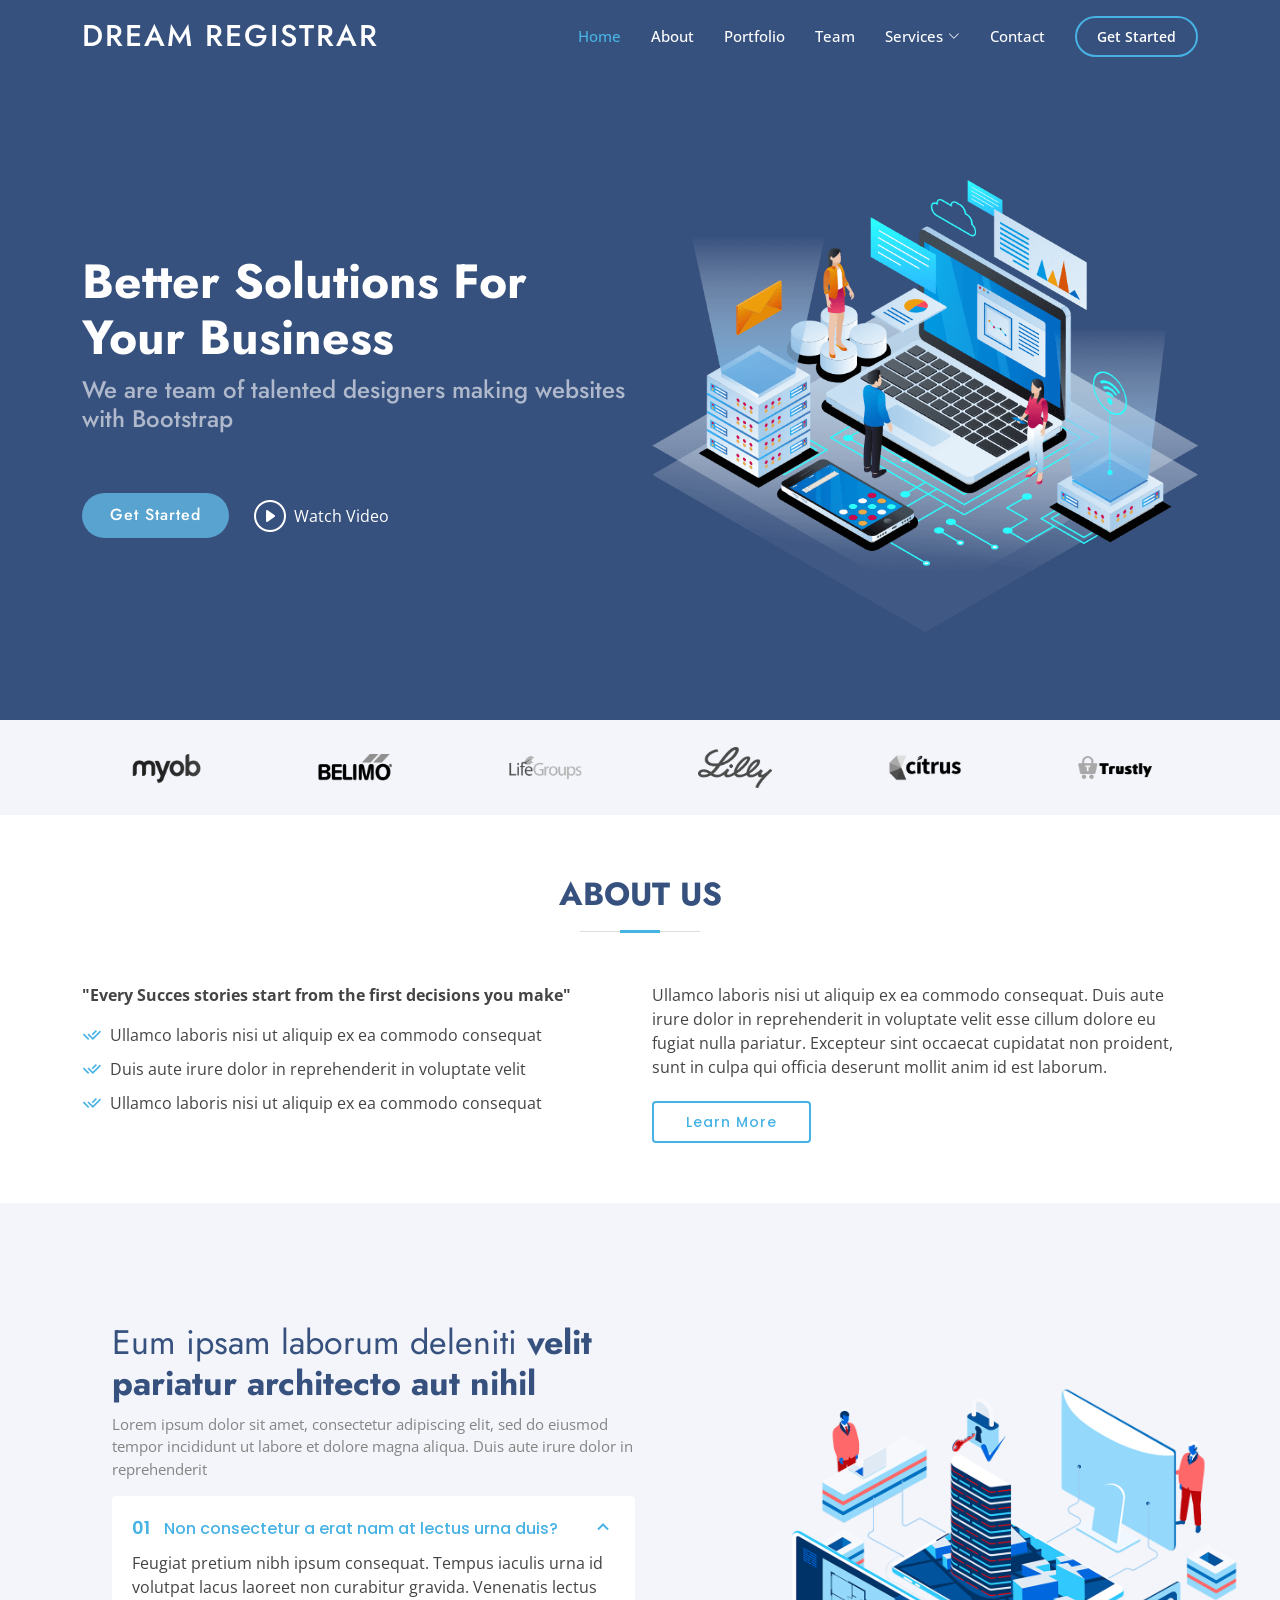
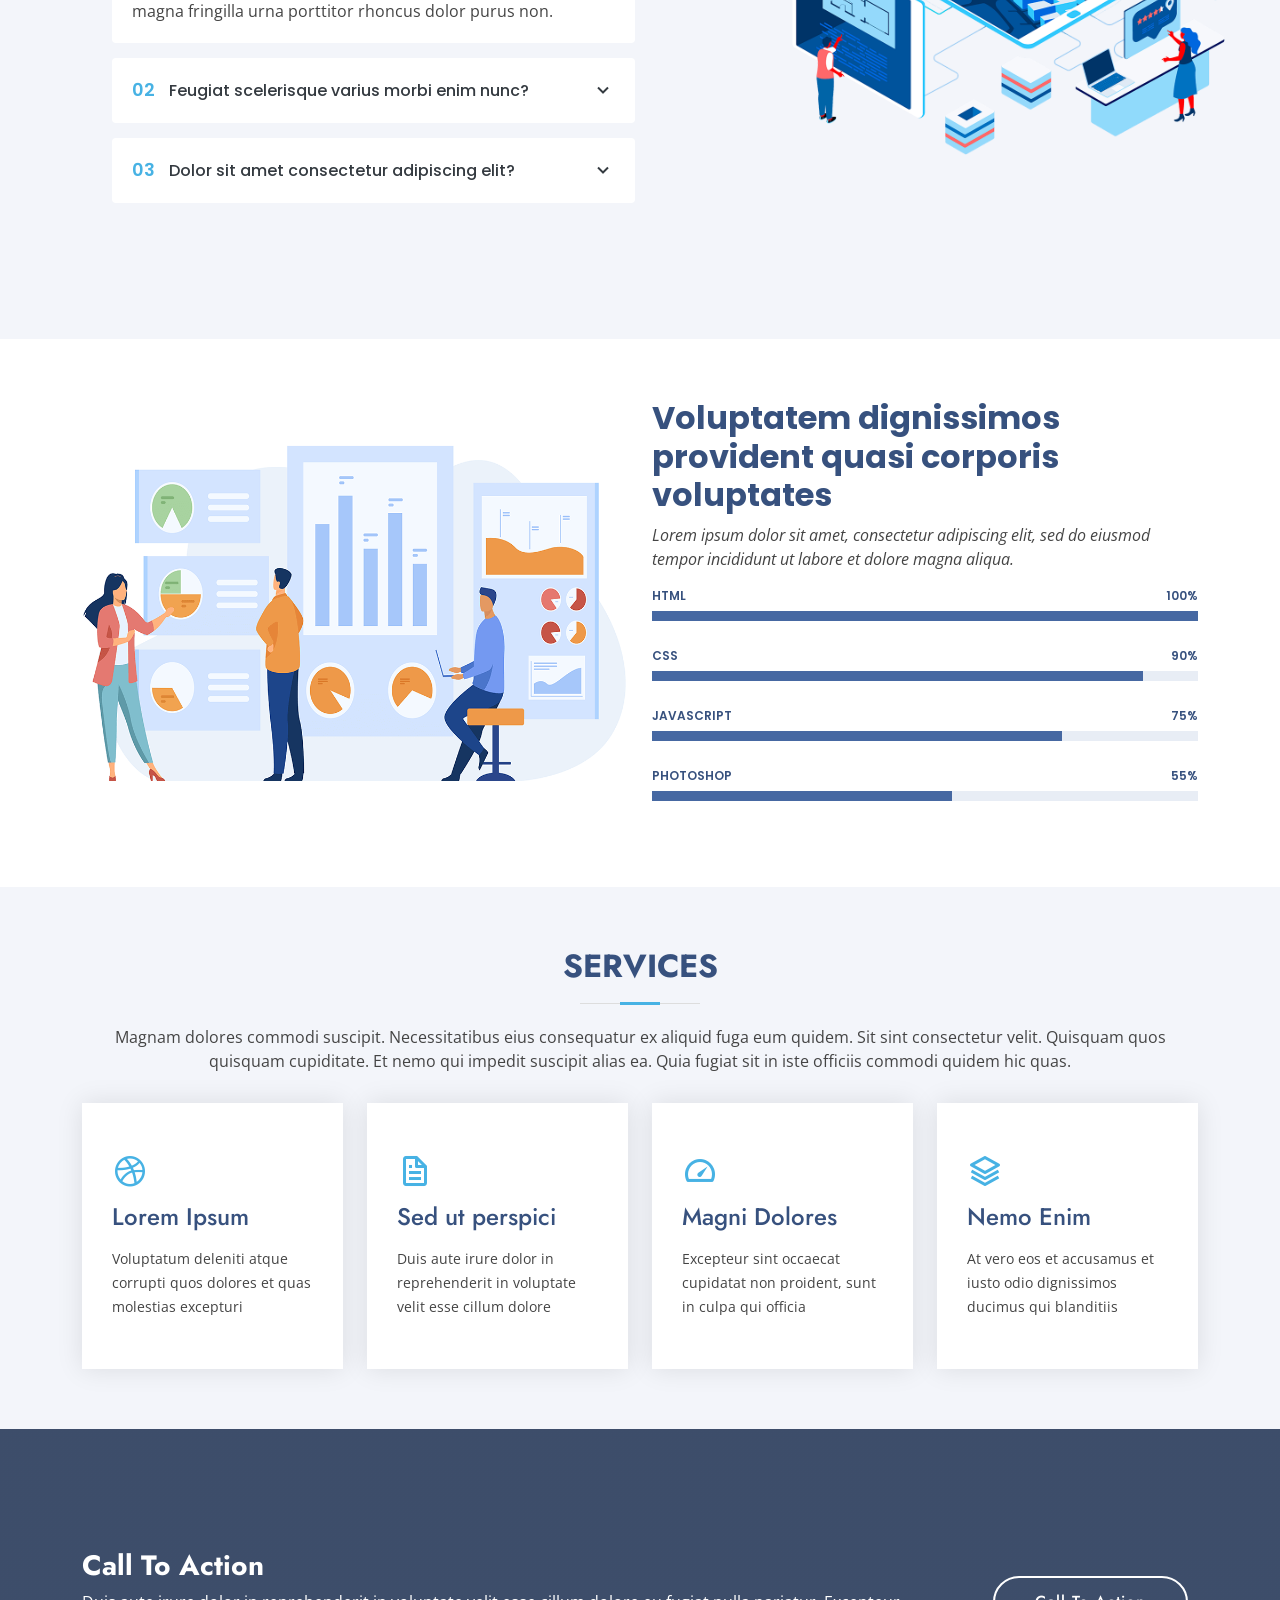
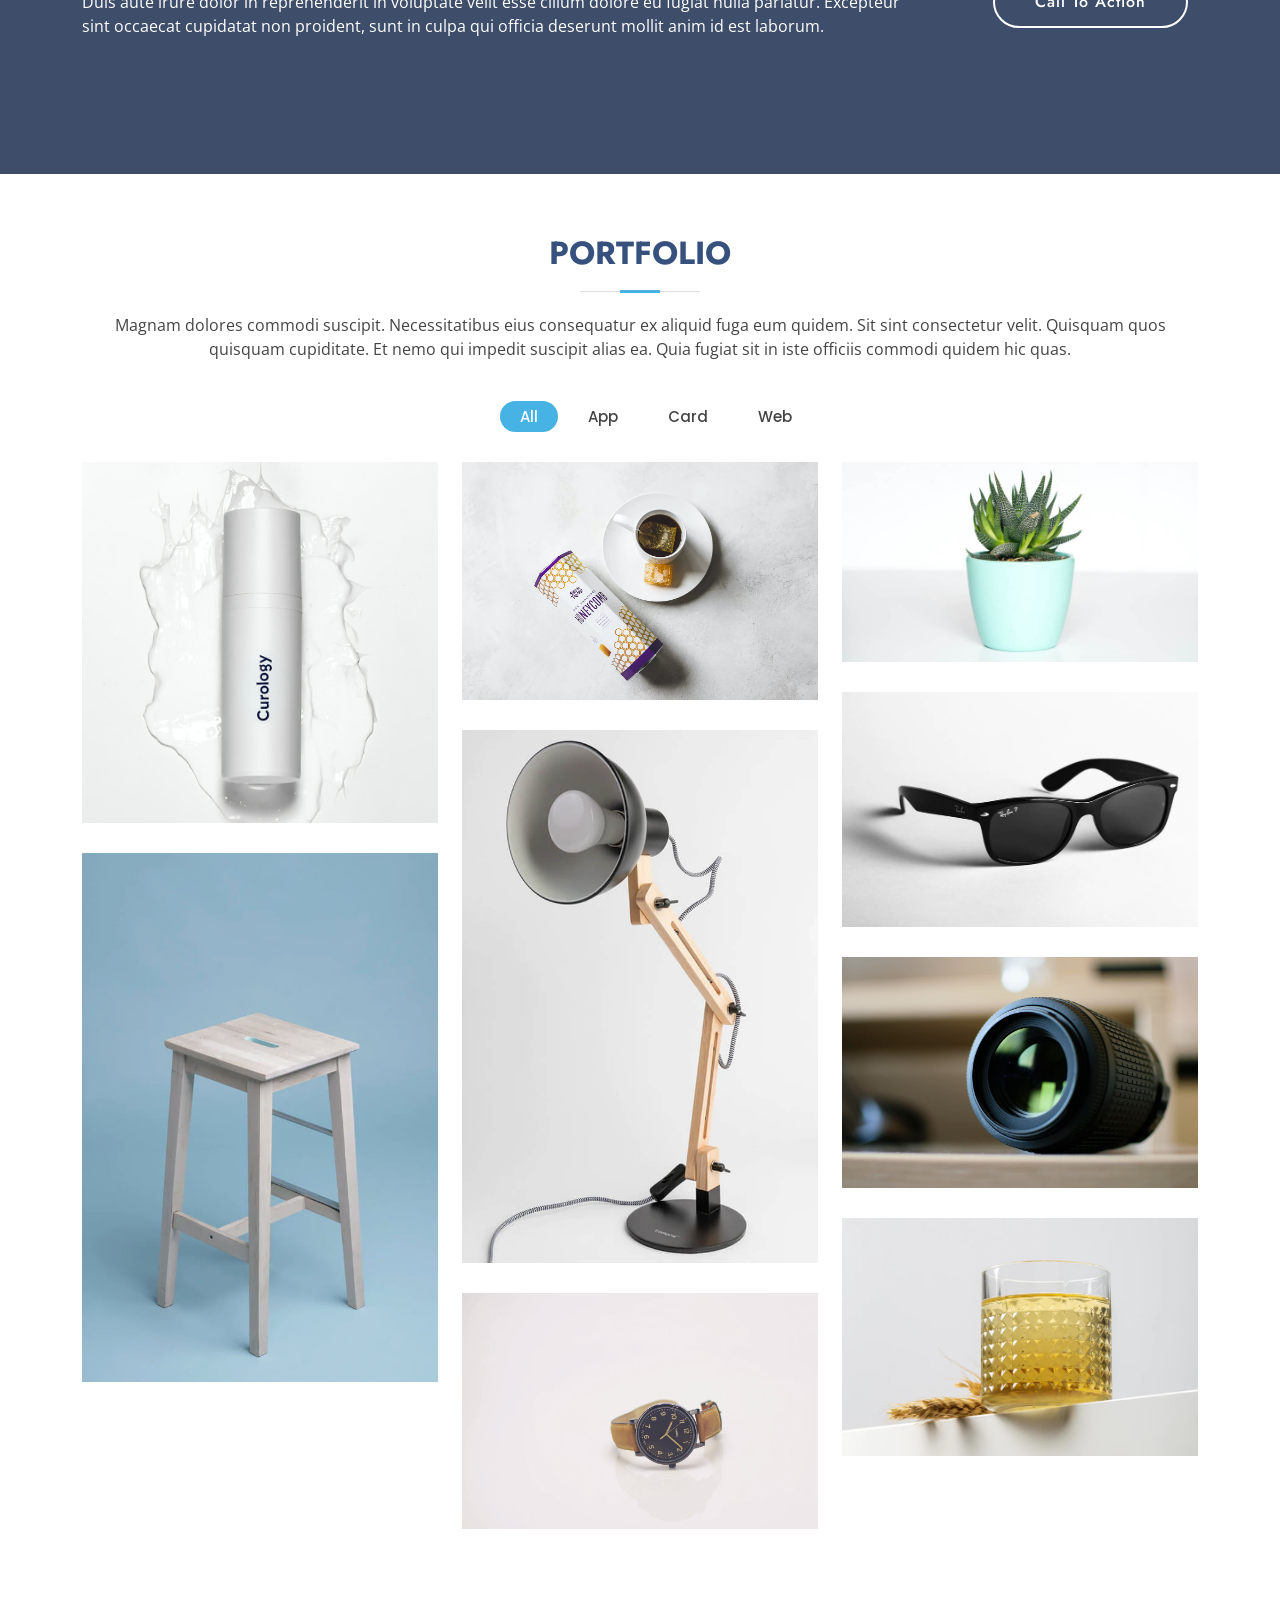
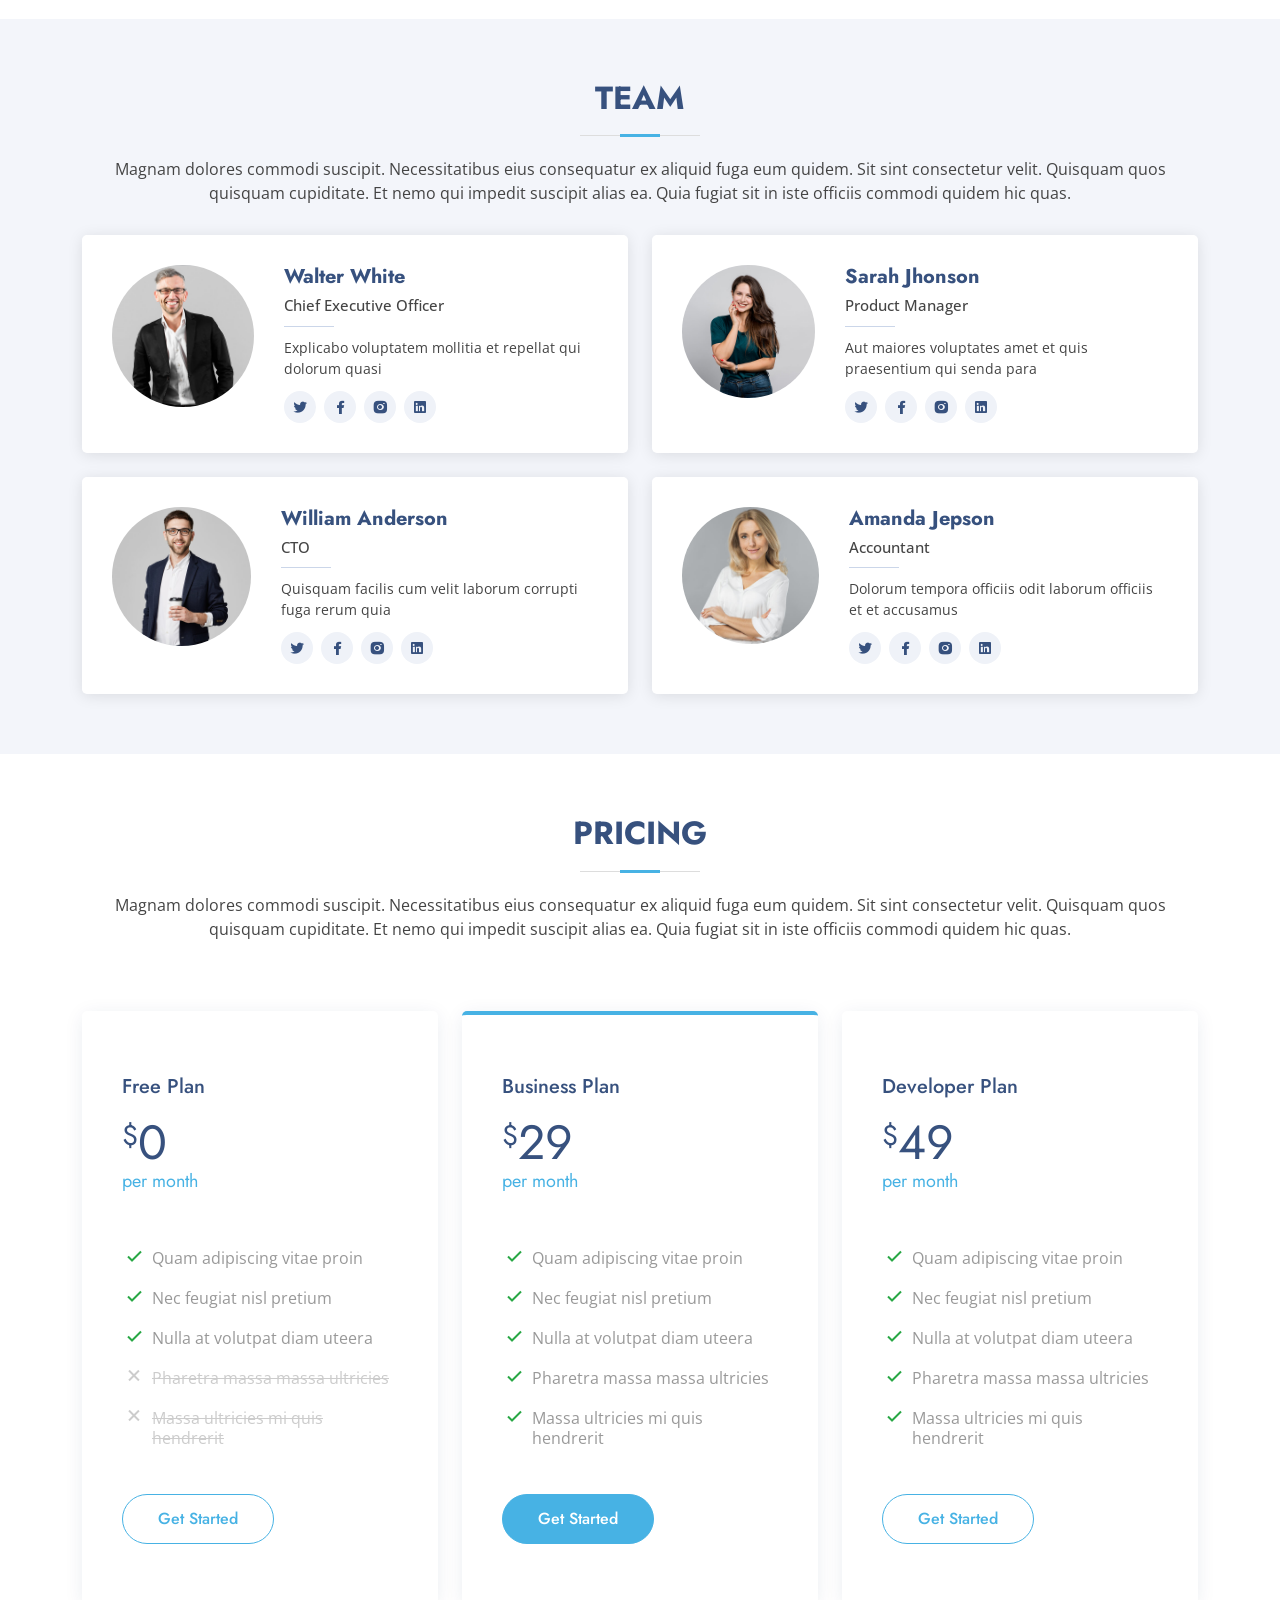
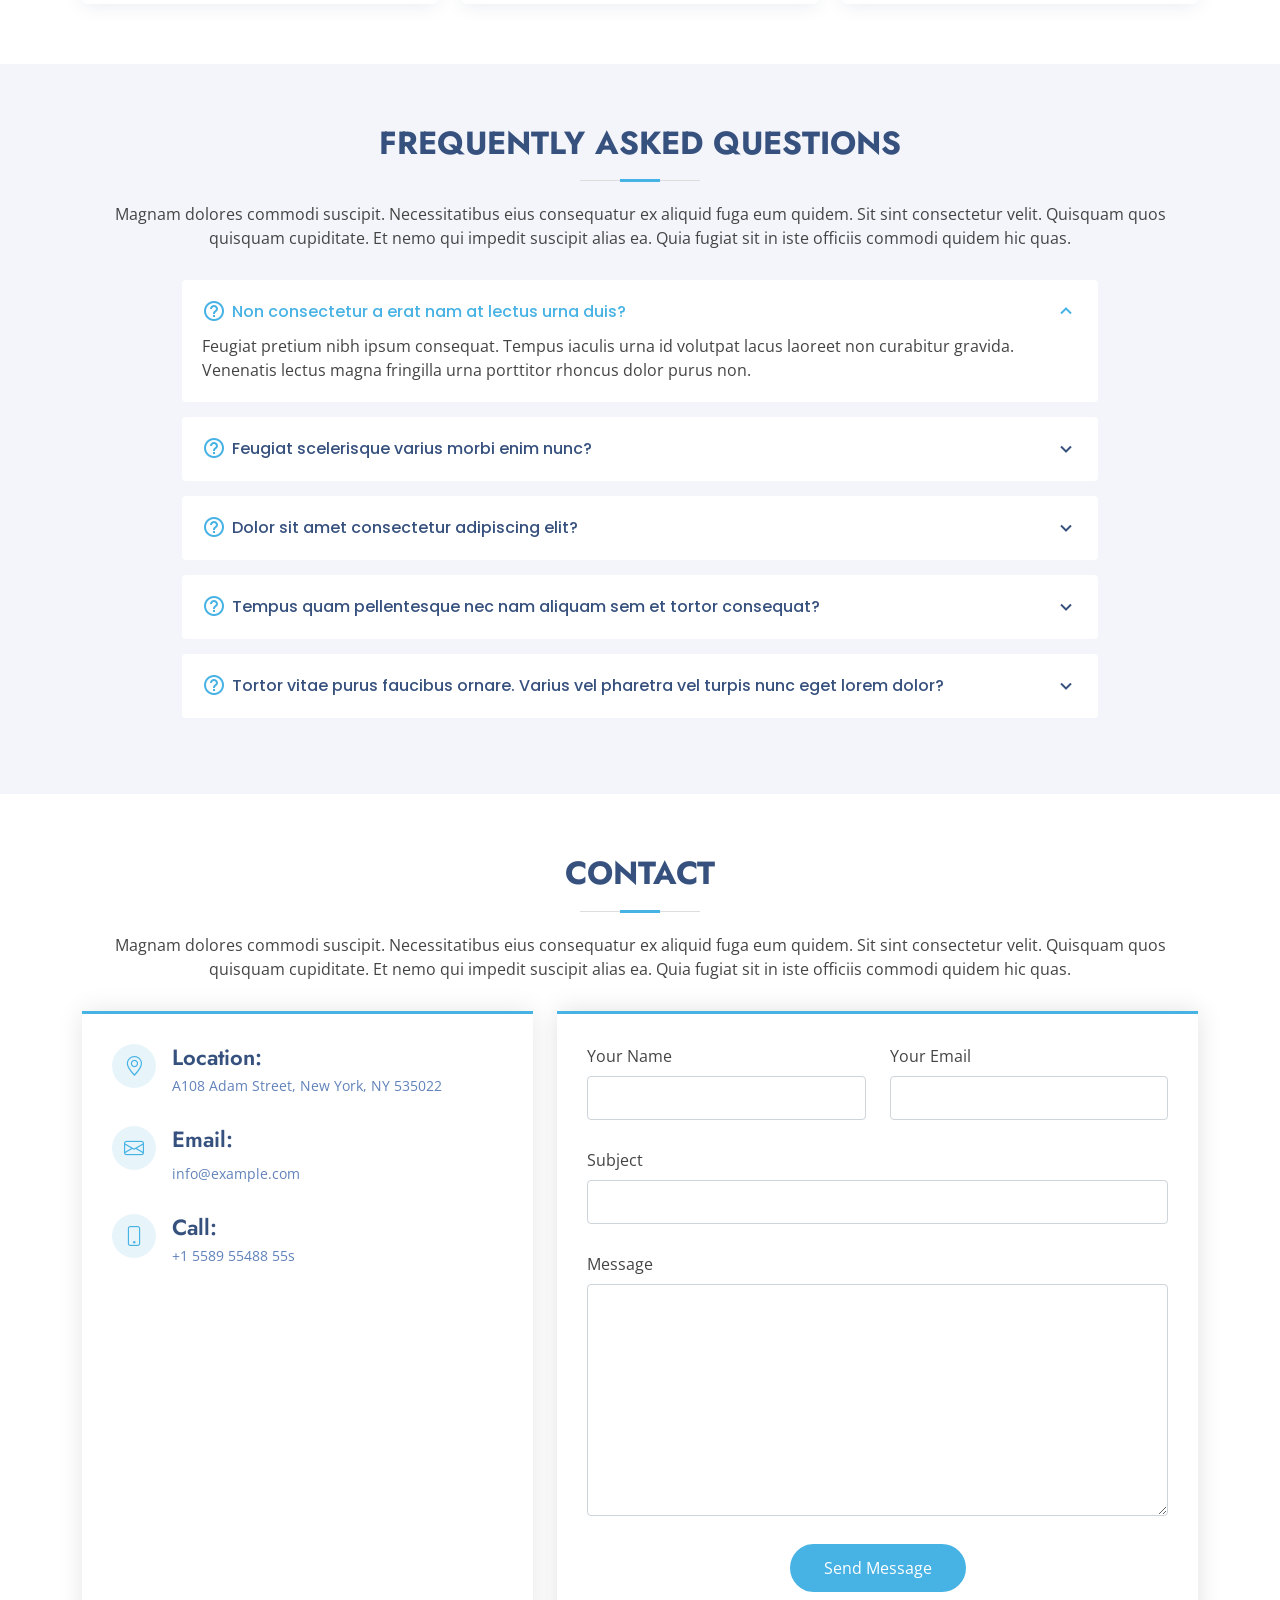
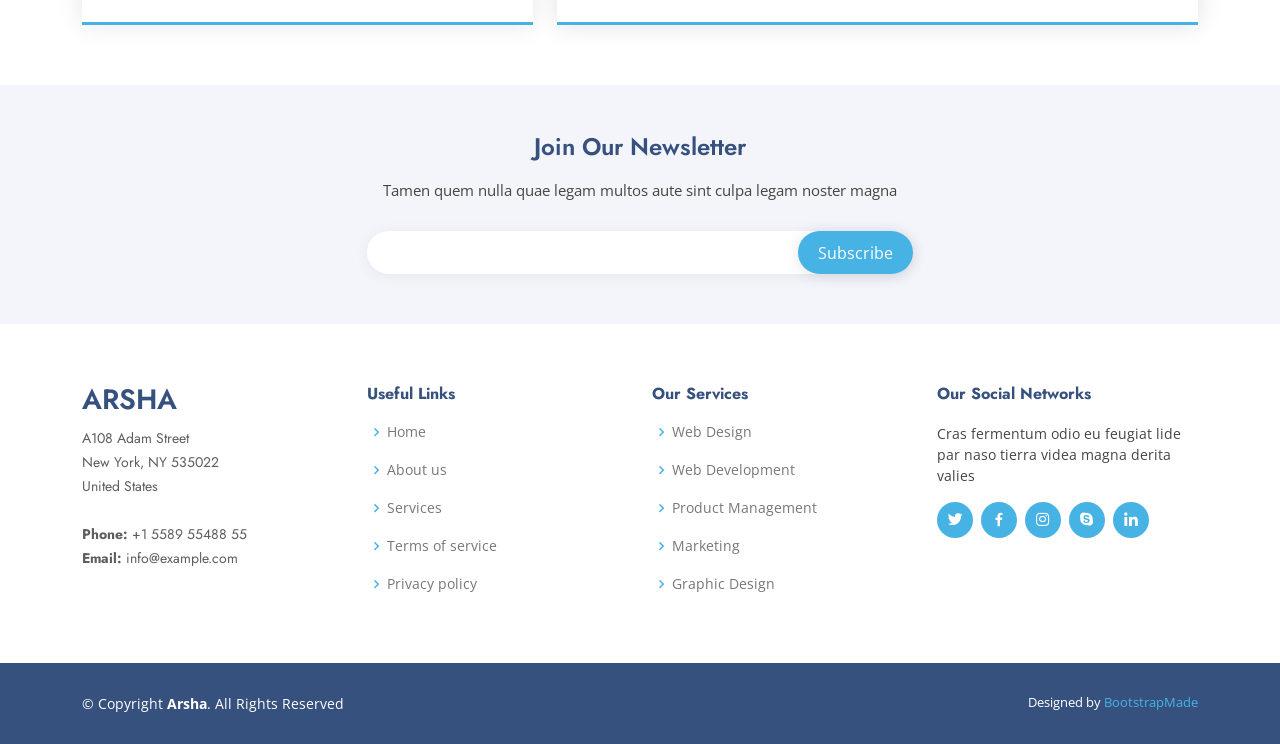
==== index.html @ 188dd3cb "First" ====
<!DOCTYPE html>
<html lang="en">
    <head>
        <meta charset="utf-8" />
        <meta content="width=device-width, initial-scale=1.0" name="viewport" />

        <title>DreamRegistrar - Register Your Dream Company With Us.</title>
        <meta content="DreamRegistrar" name="description" />
        <meta content="" name="keywords" />

        <!-- Favicons -->
        <link href="assets/img/favicon.png" rel="icon" />
        <link href="assets/img/apple-touch-icon.png" rel="apple-touch-icon" />

        <!-- Google Fonts -->
        <link
            href="https://fonts.googleapis.com/css?family=Open+Sans:300,300i,400,400i,600,600i,700,700i|Jost:300,300i,400,400i,500,500i,600,600i,700,700i|Poppins:300,300i,400,400i,500,500i,600,600i,700,700i"
            rel="stylesheet"
        />

        <!-- Vendor CSS Files -->
        <link href="assets/vendor/aos/aos.css" rel="stylesheet" />
        <link
            href="assets/vendor/bootstrap/css/bootstrap.min.css"
            rel="stylesheet"
        />
        <link
            href="assets/vendor/bootstrap-icons/bootstrap-icons.css"
            rel="stylesheet"
        />
        <link
            href="assets/vendor/boxicons/css/boxicons.min.css"
            rel="stylesheet"
        />
        <link
            href="assets/vendor/glightbox/css/glightbox.min.css"
            rel="stylesheet"
        />
        <link href="assets/vendor/remixicon/remixicon.css" rel="stylesheet" />
        <link
            href="assets/vendor/swiper/swiper-bundle.min.css"
            rel="stylesheet"
        />

        <!-- Template Main CSS File -->
        <link href="assets/css/style.css" rel="stylesheet" />

        <!-- =======================================================
  * Template Name: Arsha - v4.7.1
  * Template URL: https://bootstrapmade.com/arsha-free-bootstrap-html-template-corporate/
  * Author: BootstrapMade.com
  * License: https://bootstrapmade.com/license/
  ======================================================== -->
    </head>

    <body>
        <!-- ======= Header ======= -->
        <header id="header" class="fixed-top">
            <div class="container d-flex align-items-center">
                <h1 class="logo me-auto">
                    <a href="index.html">Dream Registrar</a>
                </h1>
                <!-- Uncomment below if you prefer to use an image logo -->
                <!-- <a href="index.html" class="logo me-auto"><img src="assets/img/logo.png" alt="" class="img-fluid"></a>-->

                <nav id="navbar" class="navbar">
                    <ul>
                        <li>
                            <a class="nav-link scrollto active" href="#hero"
                                >Home</a
                            >
                        </li>
                        <li>
                            <a class="nav-link scrollto" href="#about">About</a>
                        </li>
                        <!-- <li>
                            <a class="nav-link scrollto" href="#services"
                                >Services</a
                            >
                        </li> -->
                        <li>
                            <a class="nav-link scrollto" href="#portfolio"
                                >Portfolio</a
                            >
                        </li>
                        <li>
                            <a class="nav-link scrollto" href="#team">Team</a>
                        </li>
                        <li class="dropdown">
                            <a href="#services"
                                ><span>Services</span>
                                <i class="bi bi-chevron-down"></i
                            ></a>
                            <ul>
                                <li>
                                    <a href="incorporation.html"
                                        >Incorporation</a
                                    >
                                </li>
                                <li class="dropdown">
                                    <a href="#"
                                        ><span>Deep Drop Down</span>
                                        <i class="bi bi-chevron-right"></i
                                    ></a>
                                    <ul>
                                        <li>
                                            <a href="#">Deep Drop Down 1</a>
                                        </li>
                                        <li>
                                            <a href="#">Deep Drop Down 2</a>
                                        </li>
                                        <li>
                                            <a href="#">Deep Drop Down 3</a>
                                        </li>
                                        <li>
                                            <a href="#">Deep Drop Down 4</a>
                                        </li>
                                        <li>
                                            <a href="#">Deep Drop Down 5</a>
                                        </li>
                                    </ul>
                                </li>
                                <li><a href="#">Drop Down 2</a></li>
                                <li><a href="#">Drop Down 3</a></li>
                                <li><a href="#">Drop Down 4</a></li>
                            </ul>
                        </li>
                        <li>
                            <a class="nav-link scrollto" href="#contact"
                                >Contact</a
                            >
                        </li>
                        <li>
                            <a class="getstarted scrollto" href="#about"
                                >Get Started</a
                            >
                        </li>
                    </ul>
                    <i class="bi bi-list mobile-nav-toggle"></i>
                </nav>
                <!-- .navbar -->
            </div>
        </header>
        <!-- End Header -->

        <!-- ======= Hero Section ======= -->
        <section id="hero" class="d-flex align-items-center">
            <div class="container">
                <div class="row">
                    <div
                        class="col-lg-6 d-flex flex-column justify-content-center pt-4 pt-lg-0 order-2 order-lg-1"
                        data-aos="fade-up"
                        data-aos-delay="200"
                    >
                        <h1>Better Solutions For Your Business</h1>
                        <h2>
                            We are team of talented designers making websites
                            with Bootstrap
                        </h2>
                        <div
                            class="d-flex justify-content-center justify-content-lg-start"
                        >
                            <a href="#about" class="btn-get-started scrollto"
                                >Get Started</a
                            >
                            <a href="" class="glightbox btn-watch-video"
                                ><i class="bi bi-play-circle"></i
                                ><span>Watch Video</span></a
                            >
                        </div>
                    </div>
                    <div
                        class="col-lg-6 order-1 order-lg-2 hero-img"
                        data-aos="zoom-in"
                        data-aos-delay="200"
                    >
                        <img
                            src="assets/img/hero-img.png"
                            class="img-fluid animated"
                            alt=""
                        />
                    </div>
                </div>
            </div>
        </section>
        <!-- End Hero -->

        <main id="main">
            <!-- ======= Clients Section ======= -->
            <section id="clients" class="clients section-bg">
                <div class="container">
                    <div class="row" data-aos="zoom-in">
                        <div
                            class="col-lg-2 col-md-4 col-6 d-flex align-items-center justify-content-center"
                        >
                            <img
                                src="assets/img/clients/client-1.png"
                                class="img-fluid"
                                alt=""
                            />
                        </div>

                        <div
                            class="col-lg-2 col-md-4 col-6 d-flex align-items-center justify-content-center"
                        >
                            <img
                                src="assets/img/clients/client-2.png"
                                class="img-fluid"
                                alt=""
                            />
                        </div>

                        <div
                            class="col-lg-2 col-md-4 col-6 d-flex align-items-center justify-content-center"
                        >
                            <img
                                src="assets/img/clients/client-3.png"
                                class="img-fluid"
                                alt=""
                            />
                        </div>

                        <div
                            class="col-lg-2 col-md-4 col-6 d-flex align-items-center justify-content-center"
                        >
                            <img
                                src="assets/img/clients/client-4.png"
                                class="img-fluid"
                                alt=""
                            />
                        </div>

                        <div
                            class="col-lg-2 col-md-4 col-6 d-flex align-items-center justify-content-center"
                        >
                            <img
                                src="assets/img/clients/client-5.png"
                                class="img-fluid"
                                alt=""
                            />
                        </div>

                        <div
                            class="col-lg-2 col-md-4 col-6 d-flex align-items-center justify-content-center"
                        >
                            <img
                                src="assets/img/clients/client-6.png"
                                class="img-fluid"
                                alt=""
                            />
                        </div>
                    </div>
                </div>
            </section>
            <!-- End Cliens Section -->

            <!-- ======= About Us Section ======= -->
            <section id="about" class="about">
                <div class="container" data-aos="fade-up">
                    <div class="section-title">
                        <h2>About Us</h2>
                    </div>

                    <div class="row content">
                        <div class="col-lg-6">
                            <p>
                                <b>"Every Succes stories start from the first decisions you make"</b></p>
                            <ul>
                                <li>
                                    <i class="ri-check-double-line"></i> Ullamco
                                    laboris nisi ut aliquip ex ea commodo
                                    consequat
                                </li>
                                <li>
                                    <i class="ri-check-double-line"></i> Duis
                                    aute irure dolor in reprehenderit in
                                    voluptate velit
                                </li>
                                <li>
                                    <i class="ri-check-double-line"></i> Ullamco
                                    laboris nisi ut aliquip ex ea commodo
                                    consequat
                                </li>
                            </ul>
                        </div>
                        <div class="col-lg-6 pt-4 pt-lg-0">
                            <p>
                                Ullamco laboris nisi ut aliquip ex ea commodo
                                consequat. Duis aute irure dolor in
                                reprehenderit in voluptate velit esse cillum
                                dolore eu fugiat nulla pariatur. Excepteur sint
                                occaecat cupidatat non proident, sunt in culpa
                                qui officia deserunt mollit anim id est laborum.
                            </p>
                            <a href="#" class="btn-learn-more">Learn More</a>
                        </div>
                    </div>
                </div>
            </section>
            <!-- End About Us Section -->

            <!-- ======= Why Us Section ======= -->
            <section id="why-us" class="why-us section-bg">
                <div class="container-fluid" data-aos="fade-up">
                    <div class="row">
                        <div
                            class="col-lg-7 d-flex flex-column justify-content-center align-items-stretch order-2 order-lg-1"
                        >
                            <div class="content">
                                <h3>
                                    Eum ipsam laborum deleniti
                                    <strong
                                        >velit pariatur architecto aut
                                        nihil</strong
                                    >
                                </h3>
                                <p>
                                    Lorem ipsum dolor sit amet, consectetur
                                    adipiscing elit, sed do eiusmod tempor
                                    incididunt ut labore et dolore magna aliqua.
                                    Duis aute irure dolor in reprehenderit
                                </p>
                            </div>

                            <div class="accordion-list">
                                <ul>
                                    <li>
                                        <a
                                            data-bs-toggle="collapse"
                                            class="collapse"
                                            data-bs-target="#accordion-list-1"
                                            ><span>01</span> Non consectetur a
                                            erat nam at lectus urna duis?
                                            <i
                                                class="bx bx-chevron-down icon-show"
                                            ></i
                                            ><i
                                                class="bx bx-chevron-up icon-close"
                                            ></i
                                        ></a>
                                        <div
                                            id="accordion-list-1"
                                            class="collapse show"
                                            data-bs-parent=".accordion-list"
                                        >
                                            <p>
                                                Feugiat pretium nibh ipsum
                                                consequat. Tempus iaculis urna
                                                id volutpat lacus laoreet non
                                                curabitur gravida. Venenatis
                                                lectus magna fringilla urna
                                                porttitor rhoncus dolor purus
                                                non.
                                            </p>
                                        </div>
                                    </li>

                                    <li>
                                        <a
                                            data-bs-toggle="collapse"
                                            data-bs-target="#accordion-list-2"
                                            class="collapsed"
                                            ><span>02</span> Feugiat scelerisque
                                            varius morbi enim nunc?
                                            <i
                                                class="bx bx-chevron-down icon-show"
                                            ></i
                                            ><i
                                                class="bx bx-chevron-up icon-close"
                                            ></i
                                        ></a>
                                        <div
                                            id="accordion-list-2"
                                            class="collapse"
                                            data-bs-parent=".accordion-list"
                                        >
                                            <p>
                                                Dolor sit amet consectetur
                                                adipiscing elit pellentesque
                                                habitant morbi. Id interdum
                                                velit laoreet id donec ultrices.
                                                Fringilla phasellus faucibus
                                                scelerisque eleifend donec
                                                pretium. Est pellentesque elit
                                                ullamcorper dignissim. Mauris
                                                ultrices eros in cursus turpis
                                                massa tincidunt dui.
                                            </p>
                                        </div>
                                    </li>

                                    <li>
                                        <a
                                            data-bs-toggle="collapse"
                                            data-bs-target="#accordion-list-3"
                                            class="collapsed"
                                            ><span>03</span> Dolor sit amet
                                            consectetur adipiscing elit?
                                            <i
                                                class="bx bx-chevron-down icon-show"
                                            ></i
                                            ><i
                                                class="bx bx-chevron-up icon-close"
                                            ></i
                                        ></a>
                                        <div
                                            id="accordion-list-3"
                                            class="collapse"
                                            data-bs-parent=".accordion-list"
                                        >
                                            <p>
                                                Eleifend mi in nulla posuere
                                                sollicitudin aliquam ultrices
                                                sagittis orci. Faucibus pulvinar
                                                elementum integer enim. Sem
                                                nulla pharetra diam sit amet
                                                nisl suscipit. Rutrum tellus
                                                pellentesque eu tincidunt.
                                                Lectus urna duis convallis
                                                convallis tellus. Urna molestie
                                                at elementum eu facilisis sed
                                                odio morbi quis
                                            </p>
                                        </div>
                                    </li>
                                </ul>
                            </div>
                        </div>

                        <div
                            class="col-lg-5 align-items-stretch order-1 order-lg-2 img"
                            style="
                                background-image: url('assets/img/why-us.png');
                            "
                            data-aos="zoom-in"
                            data-aos-delay="150"
                        >
                            &nbsp;
                        </div>
                    </div>
                </div>
            </section>
            <!-- End Why Us Section -->

            <!-- ======= Skills Section ======= -->
            <section id="skills" class="skills">
                <div class="container" data-aos="fade-up">
                    <div class="row">
                        <div
                            class="col-lg-6 d-flex align-items-center"
                            data-aos="fade-right"
                            data-aos-delay="100"
                        >
                            <img
                                src="assets/img/skills.png"
                                class="img-fluid"
                                alt=""
                            />
                        </div>
                        <div
                            class="col-lg-6 pt-4 pt-lg-0 content"
                            data-aos="fade-left"
                            data-aos-delay="100"
                        >
                            <h3>
                                Voluptatem dignissimos provident quasi corporis
                                voluptates
                            </h3>
                            <p class="fst-italic">
                                Lorem ipsum dolor sit amet, consectetur
                                adipiscing elit, sed do eiusmod tempor
                                incididunt ut labore et dolore magna aliqua.
                            </p>

                            <div class="skills-content">
                                <div class="progress">
                                    <span class="skill"
                                        >HTML <i class="val">100%</i></span
                                    >
                                    <div class="progress-bar-wrap">
                                        <div
                                            class="progress-bar"
                                            role="progressbar"
                                            aria-valuenow="100"
                                            aria-valuemin="0"
                                            aria-valuemax="100"
                                        ></div>
                                    </div>
                                </div>

                                <div class="progress">
                                    <span class="skill"
                                        >CSS <i class="val">90%</i></span
                                    >
                                    <div class="progress-bar-wrap">
                                        <div
                                            class="progress-bar"
                                            role="progressbar"
                                            aria-valuenow="90"
                                            aria-valuemin="0"
                                            aria-valuemax="100"
                                        ></div>
                                    </div>
                                </div>

                                <div class="progress">
                                    <span class="skill"
                                        >JavaScript <i class="val">75%</i></span
                                    >
                                    <div class="progress-bar-wrap">
                                        <div
                                            class="progress-bar"
                                            role="progressbar"
                                            aria-valuenow="75"
                                            aria-valuemin="0"
                                            aria-valuemax="100"
                                        ></div>
                                    </div>
                                </div>

                                <div class="progress">
                                    <span class="skill"
                                        >Photoshop <i class="val">55%</i></span
                                    >
                                    <div class="progress-bar-wrap">
                                        <div
                                            class="progress-bar"
                                            role="progressbar"
                                            aria-valuenow="55"
                                            aria-valuemin="0"
                                            aria-valuemax="100"
                                        ></div>
                                    </div>
                                </div>
                            </div>
                        </div>
                    </div>
                </div>
            </section>
            <!-- End Skills Section -->

            <!-- ======= Services Section ======= -->
            <section id="services" class="services section-bg">
                <div class="container" data-aos="fade-up">
                    <div class="section-title">
                        <h2>Services</h2>
                        <p>
                            Magnam dolores commodi suscipit. Necessitatibus eius
                            consequatur ex aliquid fuga eum quidem. Sit sint
                            consectetur velit. Quisquam quos quisquam
                            cupiditate. Et nemo qui impedit suscipit alias ea.
                            Quia fugiat sit in iste officiis commodi quidem hic
                            quas.
                        </p>
                    </div>

                    <div class="row">
                        <div
                            class="col-xl-3 col-md-6 d-flex align-items-stretch"
                            data-aos="zoom-in"
                            data-aos-delay="100"
                        >
                            <div class="icon-box">
                                <div class="icon">
                                    <i class="bx bxl-dribbble"></i>
                                </div>
                                <h4><a href="">Lorem Ipsum</a></h4>
                                <p>
                                    Voluptatum deleniti atque corrupti quos
                                    dolores et quas molestias excepturi
                                </p>
                            </div>
                        </div>

                        <div
                            class="col-xl-3 col-md-6 d-flex align-items-stretch mt-4 mt-md-0"
                            data-aos="zoom-in"
                            data-aos-delay="200"
                        >
                            <div class="icon-box">
                                <div class="icon">
                                    <i class="bx bx-file"></i>
                                </div>
                                <h4><a href="">Sed ut perspici</a></h4>
                                <p>
                                    Duis aute irure dolor in reprehenderit in
                                    voluptate velit esse cillum dolore
                                </p>
                            </div>
                        </div>

                        <div
                            class="col-xl-3 col-md-6 d-flex align-items-stretch mt-4 mt-xl-0"
                            data-aos="zoom-in"
                            data-aos-delay="300"
                        >
                            <div class="icon-box">
                                <div class="icon">
                                    <i class="bx bx-tachometer"></i>
                                </div>
                                <h4><a href="">Magni Dolores</a></h4>
                                <p>
                                    Excepteur sint occaecat cupidatat non
                                    proident, sunt in culpa qui officia
                                </p>
                            </div>
                        </div>

                        <div
                            class="col-xl-3 col-md-6 d-flex align-items-stretch mt-4 mt-xl-0"
                            data-aos="zoom-in"
                            data-aos-delay="400"
                        >
                            <div class="icon-box">
                                <div class="icon">
                                    <i class="bx bx-layer"></i>
                                </div>
                                <h4><a href="">Nemo Enim</a></h4>
                                <p>
                                    At vero eos et accusamus et iusto odio
                                    dignissimos ducimus qui blanditiis
                                </p>
                            </div>
                        </div>
                    </div>
                </div>
            </section>
            <!-- End Services Section -->

            <!-- ======= Cta Section ======= -->
            <section id="cta" class="cta">
                <div class="container" data-aos="zoom-in">
                    <div class="row">
                        <div class="col-lg-9 text-center text-lg-start">
                            <h3>Call To Action</h3>
                            <p>
                                Duis aute irure dolor in reprehenderit in
                                voluptate velit esse cillum dolore eu fugiat
                                nulla pariatur. Excepteur sint occaecat
                                cupidatat non proident, sunt in culpa qui
                                officia deserunt mollit anim id est laborum.
                            </p>
                        </div>
                        <div class="col-lg-3 cta-btn-container text-center">
                            <a class="cta-btn align-middle" href="#"
                                >Call To Action</a
                            >
                        </div>
                    </div>
                </div>
            </section>
            <!-- End Cta Section -->

            <!-- ======= Portfolio Section ======= -->
            <section id="portfolio" class="portfolio">
                <div class="container" data-aos="fade-up">
                    <div class="section-title">
                        <h2>Portfolio</h2>
                        <p>
                            Magnam dolores commodi suscipit. Necessitatibus eius
                            consequatur ex aliquid fuga eum quidem. Sit sint
                            consectetur velit. Quisquam quos quisquam
                            cupiditate. Et nemo qui impedit suscipit alias ea.
                            Quia fugiat sit in iste officiis commodi quidem hic
                            quas.
                        </p>
                    </div>

                    <ul
                        id="portfolio-flters"
                        class="d-flex justify-content-center"
                        data-aos="fade-up"
                        data-aos-delay="100"
                    >
                        <li data-filter="*" class="filter-active">All</li>
                        <li data-filter=".filter-app">App</li>
                        <li data-filter=".filter-card">Card</li>
                        <li data-filter=".filter-web">Web</li>
                    </ul>

                    <div
                        class="row portfolio-container"
                        data-aos="fade-up"
                        data-aos-delay="200"
                    >
                        <div
                            class="col-lg-4 col-md-6 portfolio-item filter-app"
                        >
                            <div class="portfolio-img">
                                <img
                                    src="assets/img/portfolio/portfolio-1.jpg"
                                    class="img-fluid"
                                    alt=""
                                />
                            </div>
                            <div class="portfolio-info">
                                <h4>App 1</h4>
                                <p>App</p>
                                <a
                                    href="assets/img/portfolio/portfolio-1.jpg"
                                    data-gallery="portfolioGallery"
                                    class="portfolio-lightbox preview-link"
                                    title="App 1"
                                    ><i class="bx bx-plus"></i
                                ></a>
                                <a
                                    href="portfolio-details.html"
                                    class="details-link"
                                    title="More Details"
                                    ><i class="bx bx-link"></i
                                ></a>
                            </div>
                        </div>

                        <div
                            class="col-lg-4 col-md-6 portfolio-item filter-web"
                        >
                            <div class="portfolio-img">
                                <img
                                    src="assets/img/portfolio/portfolio-2.jpg"
                                    class="img-fluid"
                                    alt=""
                                />
                            </div>
                            <div class="portfolio-info">
                                <h4>Web 3</h4>
                                <p>Web</p>
                                <a
                                    href="assets/img/portfolio/portfolio-2.jpg"
                                    data-gallery="portfolioGallery"
                                    class="portfolio-lightbox preview-link"
                                    title="Web 3"
                                    ><i class="bx bx-plus"></i
                                ></a>
                                <a
                                    href="portfolio-details.html"
                                    class="details-link"
                                    title="More Details"
                                    ><i class="bx bx-link"></i
                                ></a>
                            </div>
                        </div>

                        <div
                            class="col-lg-4 col-md-6 portfolio-item filter-app"
                        >
                            <div class="portfolio-img">
                                <img
                                    src="assets/img/portfolio/portfolio-3.jpg"
                                    class="img-fluid"
                                    alt=""
                                />
                            </div>
                            <div class="portfolio-info">
                                <h4>App 2</h4>
                                <p>App</p>
                                <a
                                    href="assets/img/portfolio/portfolio-3.jpg"
                                    data-gallery="portfolioGallery"
                                    class="portfolio-lightbox preview-link"
                                    title="App 2"
                                    ><i class="bx bx-plus"></i
                                ></a>
                                <a
                                    href="portfolio-details.html"
                                    class="details-link"
                                    title="More Details"
                                    ><i class="bx bx-link"></i
                                ></a>
                            </div>
                        </div>

                        <div
                            class="col-lg-4 col-md-6 portfolio-item filter-card"
                        >
                            <div class="portfolio-img">
                                <img
                                    src="assets/img/portfolio/portfolio-4.jpg"
                                    class="img-fluid"
                                    alt=""
                                />
                            </div>
                            <div class="portfolio-info">
                                <h4>Card 2</h4>
                                <p>Card</p>
                                <a
                                    href="assets/img/portfolio/portfolio-4.jpg"
                                    data-gallery="portfolioGallery"
                                    class="portfolio-lightbox preview-link"
                                    title="Card 2"
                                    ><i class="bx bx-plus"></i
                                ></a>
                                <a
                                    href="portfolio-details.html"
                                    class="details-link"
                                    title="More Details"
                                    ><i class="bx bx-link"></i
                                ></a>
                            </div>
                        </div>

                        <div
                            class="col-lg-4 col-md-6 portfolio-item filter-web"
                        >
                            <div class="portfolio-img">
                                <img
                                    src="assets/img/portfolio/portfolio-5.jpg"
                                    class="img-fluid"
                                    alt=""
                                />
                            </div>
                            <div class="portfolio-info">
                                <h4>Web 2</h4>
                                <p>Web</p>
                                <a
                                    href="assets/img/portfolio/portfolio-5.jpg"
                                    data-gallery="portfolioGallery"
                                    class="portfolio-lightbox preview-link"
                                    title="Web 2"
                                    ><i class="bx bx-plus"></i
                                ></a>
                                <a
                                    href="portfolio-details.html"
                                    class="details-link"
                                    title="More Details"
                                    ><i class="bx bx-link"></i
                                ></a>
                            </div>
                        </div>

                        <div
                            class="col-lg-4 col-md-6 portfolio-item filter-app"
                        >
                            <div class="portfolio-img">
                                <img
                                    src="assets/img/portfolio/portfolio-6.jpg"
                                    class="img-fluid"
                                    alt=""
                                />
                            </div>
                            <div class="portfolio-info">
                                <h4>App 3</h4>
                                <p>App</p>
                                <a
                                    href="assets/img/portfolio/portfolio-6.jpg"
                                    data-gallery="portfolioGallery"
                                    class="portfolio-lightbox preview-link"
                                    title="App 3"
                                    ><i class="bx bx-plus"></i
                                ></a>
                                <a
                                    href="portfolio-details.html"
                                    class="details-link"
                                    title="More Details"
                                    ><i class="bx bx-link"></i
                                ></a>
                            </div>
                        </div>

                        <div
                            class="col-lg-4 col-md-6 portfolio-item filter-card"
                        >
                            <div class="portfolio-img">
                                <img
                                    src="assets/img/portfolio/portfolio-7.jpg"
                                    class="img-fluid"
                                    alt=""
                                />
                            </div>
                            <div class="portfolio-info">
                                <h4>Card 1</h4>
                                <p>Card</p>
                                <a
                                    href="assets/img/portfolio/portfolio-7.jpg"
                                    data-gallery="portfolioGallery"
                                    class="portfolio-lightbox preview-link"
                                    title="Card 1"
                                    ><i class="bx bx-plus"></i
                                ></a>
                                <a
                                    href="portfolio-details.html"
                                    class="details-link"
                                    title="More Details"
                                    ><i class="bx bx-link"></i
                                ></a>
                            </div>
                        </div>

                        <div
                            class="col-lg-4 col-md-6 portfolio-item filter-card"
                        >
                            <div class="portfolio-img">
                                <img
                                    src="assets/img/portfolio/portfolio-8.jpg"
                                    class="img-fluid"
                                    alt=""
                                />
                            </div>
                            <div class="portfolio-info">
                                <h4>Card 3</h4>
                                <p>Card</p>
                                <a
                                    href="assets/img/portfolio/portfolio-8.jpg"
                                    data-gallery="portfolioGallery"
                                    class="portfolio-lightbox preview-link"
                                    title="Card 3"
                                    ><i class="bx bx-plus"></i
                                ></a>
                                <a
                                    href="portfolio-details.html"
                                    class="details-link"
                                    title="More Details"
                                    ><i class="bx bx-link"></i
                                ></a>
                            </div>
                        </div>

                        <div
                            class="col-lg-4 col-md-6 portfolio-item filter-web"
                        >
                            <div class="portfolio-img">
                                <img
                                    src="assets/img/portfolio/portfolio-9.jpg"
                                    class="img-fluid"
                                    alt=""
                                />
                            </div>
                            <div class="portfolio-info">
                                <h4>Web 3</h4>
                                <p>Web</p>
                                <a
                                    href="assets/img/portfolio/portfolio-9.jpg"
                                    data-gallery="portfolioGallery"
                                    class="portfolio-lightbox preview-link"
                                    title="Web 3"
                                    ><i class="bx bx-plus"></i
                                ></a>
                                <a
                                    href="portfolio-details.html"
                                    class="details-link"
                                    title="More Details"
                                    ><i class="bx bx-link"></i
                                ></a>
                            </div>
                        </div>
                    </div>
                </div>
            </section>
            <!-- End Portfolio Section -->

            <!-- ======= Team Section ======= -->
            <section id="team" class="team section-bg">
                <div class="container" data-aos="fade-up">
                    <div class="section-title">
                        <h2>Team</h2>
                        <p>
                            Magnam dolores commodi suscipit. Necessitatibus eius
                            consequatur ex aliquid fuga eum quidem. Sit sint
                            consectetur velit. Quisquam quos quisquam
                            cupiditate. Et nemo qui impedit suscipit alias ea.
                            Quia fugiat sit in iste officiis commodi quidem hic
                            quas.
                        </p>
                    </div>

                    <div class="row">
                        <div class="col-lg-6">
                            <div
                                class="member d-flex align-items-start"
                                data-aos="zoom-in"
                                data-aos-delay="100"
                            >
                                <div class="pic">
                                    <img
                                        src="assets/img/team/team-1.jpg"
                                        class="img-fluid"
                                        alt=""
                                    />
                                </div>
                                <div class="member-info">
                                    <h4>Walter White</h4>
                                    <span>Chief Executive Officer</span>
                                    <p>
                                        Explicabo voluptatem mollitia et
                                        repellat qui dolorum quasi
                                    </p>
                                    <div class="social">
                                        <a href=""
                                            ><i class="ri-twitter-fill"></i
                                        ></a>
                                        <a href=""
                                            ><i class="ri-facebook-fill"></i
                                        ></a>
                                        <a href=""
                                            ><i class="ri-instagram-fill"></i
                                        ></a>
                                        <a href="">
                                            <i class="ri-linkedin-box-fill"></i>
                                        </a>
                                    </div>
                                </div>
                            </div>
                        </div>

                        <div class="col-lg-6 mt-4 mt-lg-0">
                            <div
                                class="member d-flex align-items-start"
                                data-aos="zoom-in"
                                data-aos-delay="200"
                            >
                                <div class="pic">
                                    <img
                                        src="assets/img/team/team-2.jpg"
                                        class="img-fluid"
                                        alt=""
                                    />
                                </div>
                                <div class="member-info">
                                    <h4>Sarah Jhonson</h4>
                                    <span>Product Manager</span>
                                    <p>
                                        Aut maiores voluptates amet et quis
                                        praesentium qui senda para
                                    </p>
                                    <div class="social">
                                        <a href=""
                                            ><i class="ri-twitter-fill"></i
                                        ></a>
                                        <a href=""
                                            ><i class="ri-facebook-fill"></i
                                        ></a>
                                        <a href=""
                                            ><i class="ri-instagram-fill"></i
                                        ></a>
                                        <a href="">
                                            <i class="ri-linkedin-box-fill"></i>
                                        </a>
                                    </div>
                                </div>
                            </div>
                        </div>

                        <div class="col-lg-6 mt-4">
                            <div
                                class="member d-flex align-items-start"
                                data-aos="zoom-in"
                                data-aos-delay="300"
                            >
                                <div class="pic">
                                    <img
                                        src="assets/img/team/team-3.jpg"
                                        class="img-fluid"
                                        alt=""
                                    />
                                </div>
                                <div class="member-info">
                                    <h4>William Anderson</h4>
                                    <span>CTO</span>
                                    <p>
                                        Quisquam facilis cum velit laborum
                                        corrupti fuga rerum quia
                                    </p>
                                    <div class="social">
                                        <a href=""
                                            ><i class="ri-twitter-fill"></i
                                        ></a>
                                        <a href=""
                                            ><i class="ri-facebook-fill"></i
                                        ></a>
                                        <a href=""
                                            ><i class="ri-instagram-fill"></i
                                        ></a>
                                        <a href="">
                                            <i class="ri-linkedin-box-fill"></i>
                                        </a>
                                    </div>
                                </div>
                            </div>
                        </div>

                        <div class="col-lg-6 mt-4">
                            <div
                                class="member d-flex align-items-start"
                                data-aos="zoom-in"
                                data-aos-delay="400"
                            >
                                <div class="pic">
                                    <img
                                        src="assets/img/team/team-4.jpg"
                                        class="img-fluid"
                                        alt=""
                                    />
                                </div>
                                <div class="member-info">
                                    <h4>Amanda Jepson</h4>
                                    <span>Accountant</span>
                                    <p>
                                        Dolorum tempora officiis odit laborum
                                        officiis et et accusamus
                                    </p>
                                    <div class="social">
                                        <a href=""
                                            ><i class="ri-twitter-fill"></i
                                        ></a>
                                        <a href=""
                                            ><i class="ri-facebook-fill"></i
                                        ></a>
                                        <a href=""
                                            ><i class="ri-instagram-fill"></i
                                        ></a>
                                        <a href="">
                                            <i class="ri-linkedin-box-fill"></i>
                                        </a>
                                    </div>
                                </div>
                            </div>
                        </div>
                    </div>
                </div>
            </section>
            <!-- End Team Section -->

            <!-- ======= Pricing Section ======= -->
            <section id="pricing" class="pricing">
                <div class="container" data-aos="fade-up">
                    <div class="section-title">
                        <h2>Pricing</h2>
                        <p>
                            Magnam dolores commodi suscipit. Necessitatibus eius
                            consequatur ex aliquid fuga eum quidem. Sit sint
                            consectetur velit. Quisquam quos quisquam
                            cupiditate. Et nemo qui impedit suscipit alias ea.
                            Quia fugiat sit in iste officiis commodi quidem hic
                            quas.
                        </p>
                    </div>

                    <div class="row">
                        <div
                            class="col-lg-4"
                            data-aos="fade-up"
                            data-aos-delay="100"
                        >
                            <div class="box">
                                <h3>Free Plan</h3>
                                <h4><sup>$</sup>0<span>per month</span></h4>
                                <ul>
                                    <li>
                                        <i class="bx bx-check"></i> Quam
                                        adipiscing vitae proin
                                    </li>
                                    <li>
                                        <i class="bx bx-check"></i> Nec feugiat
                                        nisl pretium
                                    </li>
                                    <li>
                                        <i class="bx bx-check"></i> Nulla at
                                        volutpat diam uteera
                                    </li>
                                    <li class="na">
                                        <i class="bx bx-x"></i>
                                        <span
                                            >Pharetra massa massa
                                            ultricies</span
                                        >
                                    </li>
                                    <li class="na">
                                        <i class="bx bx-x"></i>
                                        <span
                                            >Massa ultricies mi quis
                                            hendrerit</span
                                        >
                                    </li>
                                </ul>
                                <a href="#" class="buy-btn">Get Started</a>
                            </div>
                        </div>

                        <div
                            class="col-lg-4 mt-4 mt-lg-0"
                            data-aos="fade-up"
                            data-aos-delay="200"
                        >
                            <div class="box featured">
                                <h3>Business Plan</h3>
                                <h4><sup>$</sup>29<span>per month</span></h4>
                                <ul>
                                    <li>
                                        <i class="bx bx-check"></i> Quam
                                        adipiscing vitae proin
                                    </li>
                                    <li>
                                        <i class="bx bx-check"></i> Nec feugiat
                                        nisl pretium
                                    </li>
                                    <li>
                                        <i class="bx bx-check"></i> Nulla at
                                        volutpat diam uteera
                                    </li>
                                    <li>
                                        <i class="bx bx-check"></i> Pharetra
                                        massa massa ultricies
                                    </li>
                                    <li>
                                        <i class="bx bx-check"></i> Massa
                                        ultricies mi quis hendrerit
                                    </li>
                                </ul>
                                <a href="#" class="buy-btn">Get Started</a>
                            </div>
                        </div>

                        <div
                            class="col-lg-4 mt-4 mt-lg-0"
                            data-aos="fade-up"
                            data-aos-delay="300"
                        >
                            <div class="box">
                                <h3>Developer Plan</h3>
                                <h4><sup>$</sup>49<span>per month</span></h4>
                                <ul>
                                    <li>
                                        <i class="bx bx-check"></i> Quam
                                        adipiscing vitae proin
                                    </li>
                                    <li>
                                        <i class="bx bx-check"></i> Nec feugiat
                                        nisl pretium
                                    </li>
                                    <li>
                                        <i class="bx bx-check"></i> Nulla at
                                        volutpat diam uteera
                                    </li>
                                    <li>
                                        <i class="bx bx-check"></i> Pharetra
                                        massa massa ultricies
                                    </li>
                                    <li>
                                        <i class="bx bx-check"></i> Massa
                                        ultricies mi quis hendrerit
                                    </li>
                                </ul>
                                <a href="#" class="buy-btn">Get Started</a>
                            </div>
                        </div>
                    </div>
                </div>
            </section>
            <!-- End Pricing Section -->

            <!-- ======= Frequently Asked Questions Section ======= -->
            <section id="faq" class="faq section-bg">
                <div class="container" data-aos="fade-up">
                    <div class="section-title">
                        <h2>Frequently Asked Questions</h2>
                        <p>
                            Magnam dolores commodi suscipit. Necessitatibus eius
                            consequatur ex aliquid fuga eum quidem. Sit sint
                            consectetur velit. Quisquam quos quisquam
                            cupiditate. Et nemo qui impedit suscipit alias ea.
                            Quia fugiat sit in iste officiis commodi quidem hic
                            quas.
                        </p>
                    </div>

                    <div class="faq-list">
                        <ul>
                            <li data-aos="fade-up" data-aos-delay="100">
                                <i class="bx bx-help-circle icon-help"></i>
                                <a
                                    data-bs-toggle="collapse"
                                    class="collapse"
                                    data-bs-target="#faq-list-1"
                                    >Non consectetur a erat nam at lectus urna
                                    duis?
                                    <i class="bx bx-chevron-down icon-show"></i
                                    ><i class="bx bx-chevron-up icon-close"></i
                                ></a>
                                <div
                                    id="faq-list-1"
                                    class="collapse show"
                                    data-bs-parent=".faq-list"
                                >
                                    <p>
                                        Feugiat pretium nibh ipsum consequat.
                                        Tempus iaculis urna id volutpat lacus
                                        laoreet non curabitur gravida. Venenatis
                                        lectus magna fringilla urna porttitor
                                        rhoncus dolor purus non.
                                    </p>
                                </div>
                            </li>

                            <li data-aos="fade-up" data-aos-delay="200">
                                <i class="bx bx-help-circle icon-help"></i>
                                <a
                                    data-bs-toggle="collapse"
                                    data-bs-target="#faq-list-2"
                                    class="collapsed"
                                    >Feugiat scelerisque varius morbi enim nunc?
                                    <i class="bx bx-chevron-down icon-show"></i
                                    ><i class="bx bx-chevron-up icon-close"></i
                                ></a>
                                <div
                                    id="faq-list-2"
                                    class="collapse"
                                    data-bs-parent=".faq-list"
                                >
                                    <p>
                                        Dolor sit amet consectetur adipiscing
                                        elit pellentesque habitant morbi. Id
                                        interdum velit laoreet id donec
                                        ultrices. Fringilla phasellus faucibus
                                        scelerisque eleifend donec pretium. Est
                                        pellentesque elit ullamcorper dignissim.
                                        Mauris ultrices eros in cursus turpis
                                        massa tincidunt dui.
                                    </p>
                                </div>
                            </li>

                            <li data-aos="fade-up" data-aos-delay="300">
                                <i class="bx bx-help-circle icon-help"></i>
                                <a
                                    data-bs-toggle="collapse"
                                    data-bs-target="#faq-list-3"
                                    class="collapsed"
                                    >Dolor sit amet consectetur adipiscing elit?
                                    <i class="bx bx-chevron-down icon-show"></i
                                    ><i class="bx bx-chevron-up icon-close"></i
                                ></a>
                                <div
                                    id="faq-list-3"
                                    class="collapse"
                                    data-bs-parent=".faq-list"
                                >
                                    <p>
                                        Eleifend mi in nulla posuere
                                        sollicitudin aliquam ultrices sagittis
                                        orci. Faucibus pulvinar elementum
                                        integer enim. Sem nulla pharetra diam
                                        sit amet nisl suscipit. Rutrum tellus
                                        pellentesque eu tincidunt. Lectus urna
                                        duis convallis convallis tellus. Urna
                                        molestie at elementum eu facilisis sed
                                        odio morbi quis
                                    </p>
                                </div>
                            </li>

                            <li data-aos="fade-up" data-aos-delay="400">
                                <i class="bx bx-help-circle icon-help"></i>
                                <a
                                    data-bs-toggle="collapse"
                                    data-bs-target="#faq-list-4"
                                    class="collapsed"
                                    >Tempus quam pellentesque nec nam aliquam
                                    sem et tortor consequat?
                                    <i class="bx bx-chevron-down icon-show"></i
                                    ><i class="bx bx-chevron-up icon-close"></i
                                ></a>
                                <div
                                    id="faq-list-4"
                                    class="collapse"
                                    data-bs-parent=".faq-list"
                                >
                                    <p>
                                        Molestie a iaculis at erat pellentesque
                                        adipiscing commodo. Dignissim
                                        suspendisse in est ante in. Nunc vel
                                        risus commodo viverra maecenas accumsan.
                                        Sit amet nisl suscipit adipiscing
                                        bibendum est. Purus gravida quis blandit
                                        turpis cursus in.
                                    </p>
                                </div>
                            </li>

                            <li data-aos="fade-up" data-aos-delay="500">
                                <i class="bx bx-help-circle icon-help"></i>
                                <a
                                    data-bs-toggle="collapse"
                                    data-bs-target="#faq-list-5"
                                    class="collapsed"
                                    >Tortor vitae purus faucibus ornare. Varius
                                    vel pharetra vel turpis nunc eget lorem
                                    dolor?
                                    <i class="bx bx-chevron-down icon-show"></i
                                    ><i class="bx bx-chevron-up icon-close"></i
                                ></a>
                                <div
                                    id="faq-list-5"
                                    class="collapse"
                                    data-bs-parent=".faq-list"
                                >
                                    <p>
                                        Laoreet sit amet cursus sit amet dictum
                                        sit amet justo. Mauris vitae ultricies
                                        leo integer malesuada nunc vel.
                                        Tincidunt eget nullam non nisi est sit
                                        amet. Turpis nunc eget lorem dolor sed.
                                        Ut venenatis tellus in metus vulputate
                                        eu scelerisque.
                                    </p>
                                </div>
                            </li>
                        </ul>
                    </div>
                </div>
            </section>
            <!-- End Frequently Asked Questions Section -->

            <!-- ======= Contact Section ======= -->
            <section id="contact" class="contact">
                <div class="container" data-aos="fade-up">
                    <div class="section-title">
                        <h2>Contact</h2>
                        <p>
                            Magnam dolores commodi suscipit. Necessitatibus eius
                            consequatur ex aliquid fuga eum quidem. Sit sint
                            consectetur velit. Quisquam quos quisquam
                            cupiditate. Et nemo qui impedit suscipit alias ea.
                            Quia fugiat sit in iste officiis commodi quidem hic
                            quas.
                        </p>
                    </div>

                    <div class="row">
                        <div class="col-lg-5 d-flex align-items-stretch">
                            <div class="info">
                                <div class="address">
                                    <i class="bi bi-geo-alt"></i>
                                    <h4>Location:</h4>
                                    <p>A108 Adam Street, New York, NY 535022</p>
                                </div>

                                <div class="email">
                                    <i class="bi bi-envelope"></i>
                                    <h4>Email:</h4>
                                    <p>info@example.com</p>
                                </div>

                                <div class="phone">
                                    <i class="bi bi-phone"></i>
                                    <h4>Call:</h4>
                                    <p>+1 5589 55488 55s</p>
                                </div>

                                <iframe
                                    src="https://www.google.com/maps/embed?pb=!1m14!1m8!1m3!1d12097.433213460943!2d-74.0062269!3d40.7101282!3m2!1i1024!2i768!4f13.1!3m3!1m2!1s0x0%3A0xb89d1fe6bc499443!2sDowntown+Conference+Center!5e0!3m2!1smk!2sbg!4v1539943755621"
                                    frameborder="0"
                                    style="
                                        border: 0;
                                        width: 100%;
                                        height: 290px;
                                    "
                                    allowfullscreen
                                ></iframe>
                            </div>
                        </div>

                        <div
                            class="col-lg-7 mt-5 mt-lg-0 d-flex align-items-stretch"
                        >
                            <form
                                action="forms/contact.php"
                                method="post"
                                role="form"
                                class="php-email-form"
                            >
                                <div class="row">
                                    <div class="form-group col-md-6">
                                        <label for="name">Your Name</label>
                                        <input
                                            type="text"
                                            name="name"
                                            class="form-control"
                                            id="name"
                                            required
                                        />
                                    </div>
                                    <div class="form-group col-md-6">
                                        <label for="name">Your Email</label>
                                        <input
                                            type="email"
                                            class="form-control"
                                            name="email"
                                            id="email"
                                            required
                                        />
                                    </div>
                                </div>
                                <div class="form-group">
                                    <label for="name">Subject</label>
                                    <input
                                        type="text"
                                        class="form-control"
                                        name="subject"
                                        id="subject"
                                        required
                                    />
                                </div>
                                <div class="form-group">
                                    <label for="name">Message</label>
                                    <textarea
                                        class="form-control"
                                        name="message"
                                        rows="10"
                                        required
                                    ></textarea>
                                </div>
                                <div class="my-3">
                                    <div class="loading">Loading</div>
                                    <div class="error-message"></div>
                                    <div class="sent-message">
                                        Your message has been sent. Thank you!
                                    </div>
                                </div>
                                <div class="text-center">
                                    <button type="submit">Send Message</button>
                                </div>
                            </form>
                        </div>
                    </div>
                </div>
            </section>
            <!-- End Contact Section -->
        </main>
        <!-- End #main -->

        <!-- ======= Footer ======= -->
        <footer id="footer">
            <div class="footer-newsletter">
                <div class="container">
                    <div class="row justify-content-center">
                        <div class="col-lg-6">
                            <h4>Join Our Newsletter</h4>
                            <p>
                                Tamen quem nulla quae legam multos aute sint
                                culpa legam noster magna
                            </p>
                            <form action="" method="post">
                                <input type="email" name="email" /><input
                                    type="submit"
                                    value="Subscribe"
                                />
                            </form>
                        </div>
                    </div>
                </div>
            </div>

            <div class="footer-top">
                <div class="container">
                    <div class="row">
                        <div class="col-lg-3 col-md-6 footer-contact">
                            <h3>Arsha</h3>
                            <p>
                                A108 Adam Street <br />
                                New York, NY 535022<br />
                                United States <br /><br />
                                <strong>Phone:</strong> +1 5589 55488 55<br />
                                <strong>Email:</strong> info@example.com<br />
                            </p>
                        </div>

                        <div class="col-lg-3 col-md-6 footer-links">
                            <h4>Useful Links</h4>
                            <ul>
                                <li>
                                    <i class="bx bx-chevron-right"></i>
                                    <a href="#">Home</a>
                                </li>
                                <li>
                                    <i class="bx bx-chevron-right"></i>
                                    <a href="#">About us</a>
                                </li>
                                <li>
                                    <i class="bx bx-chevron-right"></i>
                                    <a href="#">Services</a>
                                </li>
                                <li>
                                    <i class="bx bx-chevron-right"></i>
                                    <a href="#">Terms of service</a>
                                </li>
                                <li>
                                    <i class="bx bx-chevron-right"></i>
                                    <a href="#">Privacy policy</a>
                                </li>
                            </ul>
                        </div>

                        <div class="col-lg-3 col-md-6 footer-links">
                            <h4>Our Services</h4>
                            <ul>
                                <li>
                                    <i class="bx bx-chevron-right"></i>
                                    <a href="#">Web Design</a>
                                </li>
                                <li>
                                    <i class="bx bx-chevron-right"></i>
                                    <a href="#">Web Development</a>
                                </li>
                                <li>
                                    <i class="bx bx-chevron-right"></i>
                                    <a href="#">Product Management</a>
                                </li>
                                <li>
                                    <i class="bx bx-chevron-right"></i>
                                    <a href="#">Marketing</a>
                                </li>
                                <li>
                                    <i class="bx bx-chevron-right"></i>
                                    <a href="#">Graphic Design</a>
                                </li>
                            </ul>
                        </div>

                        <div class="col-lg-3 col-md-6 footer-links">
                            <h4>Our Social Networks</h4>
                            <p>
                                Cras fermentum odio eu feugiat lide par naso
                                tierra videa magna derita valies
                            </p>
                            <div class="social-links mt-3">
                                <a href="#" class="twitter"
                                    ><i class="bx bxl-twitter"></i
                                ></a>
                                <a href="#" class="facebook"
                                    ><i class="bx bxl-facebook"></i
                                ></a>
                                <a href="#" class="instagram"
                                    ><i class="bx bxl-instagram"></i
                                ></a>
                                <a href="#" class="google-plus"
                                    ><i class="bx bxl-skype"></i
                                ></a>
                                <a href="#" class="linkedin"
                                    ><i class="bx bxl-linkedin"></i
                                ></a>
                            </div>
                        </div>
                    </div>
                </div>
            </div>

            <div class="container footer-bottom clearfix">
                <div class="copyright">
                    &copy; Copyright <strong><span>Arsha</span></strong
                    >. All Rights Reserved
                </div>
                <div class="credits">
                    <!-- All the links in the footer should remain intact. -->
                    <!-- You can delete the links only if you purchased the pro version. -->
                    <!-- Licensing information: https://bootstrapmade.com/license/ -->
                    <!-- Purchase the pro version with working PHP/AJAX contact form: https://bootstrapmade.com/arsha-free-bootstrap-html-template-corporate/ -->
                    Designed by
                    <a href="https://bootstrapmade.com/">BootstrapMade</a>
                </div>
            </div>
        </footer>
        <!-- End Footer -->

        <div id="preloader"></div>
        <a
            href="#"
            class="back-to-top d-flex align-items-center justify-content-center"
            ><i class="bi bi-arrow-up-short"></i
        ></a>

        <!-- Vendor JS Files -->
        <script src="assets/vendor/aos/aos.js"></script>
        <script src="assets/vendor/bootstrap/js/bootstrap.bundle.min.js"></script>
        <script src="assets/vendor/glightbox/js/glightbox.min.js"></script>
        <script src="assets/vendor/isotope-layout/isotope.pkgd.min.js"></script>
        <script src="assets/vendor/swiper/swiper-bundle.min.js"></script>
        <script src="assets/vendor/waypoints/noframework.waypoints.js"></script>
        <script src="assets/vendor/php-email-form/validate.js"></script>

        <!-- Template Main JS File -->
        <script src="assets/js/main.js"></script>
    </body>
</html>
---- assets/css/style.css ----
/**
* Template Name: Arsha - v4.7.1
* Template URL: https://bootstrapmade.com/arsha-free-bootstrap-html-template-corporate/
* Author: BootstrapMade.com
* License: https://bootstrapmade.com/license/
*/

/*--------------------------------------------------------------
# General
--------------------------------------------------------------*/
body {
    font-family: "Open Sans", sans-serif;
    color: #444444;
}

a {
    color: #47b2e4;
    text-decoration: none;
}

a:hover {
    color: #73c5eb;
    text-decoration: none;
}

h1,
h2,
h3,
h4,
h5,
h6 {
    font-family: "Jost", sans-serif;
}

/*--------------------------------------------------------------
# Preloader
--------------------------------------------------------------*/
#preloader {
    position: fixed;
    top: 0;
    left: 0;
    right: 0;
    bottom: 0;
    z-index: 9999;
    overflow: hidden;
    background: #37517e;
}

#preloader:before {
    content: "";
    position: fixed;
    top: calc(50% - 30px);
    left: calc(50% - 30px);
    border: 6px solid #37517e;
    border-top-color: #fff;
    border-bottom-color: #fff;
    border-radius: 50%;
    width: 60px;
    height: 60px;
    -webkit-animation: animate-preloader 1s linear infinite;
    animation: animate-preloader 1s linear infinite;
}

@-webkit-keyframes animate-preloader {
    0% {
        transform: rotate(0deg);
    }
    100% {
        transform: rotate(360deg);
    }
}

@keyframes animate-preloader {
    0% {
        transform: rotate(0deg);
    }
    100% {
        transform: rotate(360deg);
    }
}
/*--------------------------------------------------------------
# Back to top button
--------------------------------------------------------------*/
.back-to-top {
    position: fixed;
    visibility: hidden;
    opacity: 0;
    right: 15px;
    bottom: 15px;
    z-index: 996;
    background: #47b2e4;
    width: 40px;
    height: 40px;
    border-radius: 50px;
    transition: all 0.4s;
}
.back-to-top i {
    font-size: 24px;
    color: #fff;
    line-height: 0;
}
.back-to-top:hover {
    background: #6bc1e9;
    color: #fff;
}
.back-to-top.active {
    visibility: visible;
    opacity: 1;
}

/*--------------------------------------------------------------
# Header
--------------------------------------------------------------*/
#header {
    transition: all 0.5s;
    z-index: 997;
    padding: 15px 0;
}
#header.header-scrolled,
#header.header-inner-pages {
    background: rgba(40, 58, 90, 0.9);
}
#header .logo {
    font-size: 30px;
    margin: 0;
    padding: 0;
    line-height: 1;
    font-weight: 500;
    letter-spacing: 2px;
    text-transform: uppercase;
}
#header .logo a {
    color: #fff;
}
#header .logo img {
    max-height: 40px;
}

/*--------------------------------------------------------------
# Navigation Menu
--------------------------------------------------------------*/
/**
* Desktop Navigation 
*/
.navbar {
    padding: 0;
}
.navbar ul {
    margin: 0;
    padding: 0;
    display: flex;
    list-style: none;
    align-items: center;
}
.navbar li {
    position: relative;
}
.navbar a,
.navbar a:focus {
    display: flex;
    align-items: center;
    justify-content: space-between;
    padding: 10px 0 10px 30px;
    font-size: 15px;
    font-weight: 500;
    color: #fff;
    white-space: nowrap;
    transition: 0.3s;
}
.navbar a i,
.navbar a:focus i {
    font-size: 12px;
    line-height: 0;
    margin-left: 5px;
}
.navbar a:hover,
.navbar .active,
.navbar .active:focus,
.navbar li:hover > a {
    color: #47b2e4;
}
.navbar .getstarted,
.navbar .getstarted:focus {
    padding: 8px 20px;
    margin-left: 30px;
    border-radius: 50px;
    color: #fff;
    font-size: 14px;
    border: 2px solid #47b2e4;
    font-weight: 600;
}
.navbar .getstarted:hover,
.navbar .getstarted:focus:hover {
    color: #fff;
    background: #31a9e1;
}
.navbar .dropdown ul {
    display: block;
    position: absolute;
    left: 14px;
    top: calc(100% + 30px);
    margin: 0;
    padding: 10px 0;
    z-index: 99;
    opacity: 0;
    visibility: hidden;
    background: #fff;
    box-shadow: 0px 0px 30px rgba(127, 137, 161, 0.25);
    transition: 0.3s;
    border-radius: 4px;
}
.navbar .dropdown ul li {
    min-width: 200px;
}
.navbar .dropdown ul a {
    padding: 10px 20px;
    font-size: 14px;
    text-transform: none;
    font-weight: 500;
    color: #0c3c53;
}
.navbar .dropdown ul a i {
    font-size: 12px;
}
.navbar .dropdown ul a:hover,
.navbar .dropdown ul .active:hover,
.navbar .dropdown ul li:hover > a {
    color: #47b2e4;
}
.navbar .dropdown:hover > ul {
    opacity: 1;
    top: 100%;
    visibility: visible;
}
.navbar .dropdown .dropdown ul {
    top: 0;
    left: calc(100% - 30px);
    visibility: hidden;
}
.navbar .dropdown .dropdown:hover > ul {
    opacity: 1;
    top: 0;
    left: 100%;
    visibility: visible;
}
@media (max-width: 1366px) {
    .navbar .dropdown .dropdown ul {
        left: -90%;
    }
    .navbar .dropdown .dropdown:hover > ul {
        left: -100%;
    }
}

/**
* Mobile Navigation 
*/
.mobile-nav-toggle {
    color: #fff;
    font-size: 28px;
    cursor: pointer;
    display: none;
    line-height: 0;
    transition: 0.5s;
}
.mobile-nav-toggle.bi-x {
    color: #fff;
}

@media (max-width: 991px) {
    .mobile-nav-toggle {
        display: block;
    }

    .navbar ul {
        display: none;
    }
}
.navbar-mobile {
    position: fixed;
    overflow: hidden;
    top: 0;
    right: 0;
    left: 0;
    bottom: 0;
    background: rgba(40, 58, 90, 0.9);
    transition: 0.3s;
    z-index: 999;
}
.navbar-mobile .mobile-nav-toggle {
    position: absolute;
    top: 15px;
    right: 15px;
}
.navbar-mobile ul {
    display: block;
    position: absolute;
    top: 55px;
    right: 15px;
    bottom: 15px;
    left: 15px;
    padding: 10px 0;
    border-radius: 10px;
    background-color: #fff;
    overflow-y: auto;
    transition: 0.3s;
}
.navbar-mobile a,
.navbar-mobile a:focus {
    padding: 10px 20px;
    font-size: 15px;
    color: #37517e;
}
.navbar-mobile a:hover,
.navbar-mobile .active,
.navbar-mobile li:hover > a {
    color: #47b2e4;
}
.navbar-mobile .getstarted,
.navbar-mobile .getstarted:focus {
    margin: 15px;
    color: #37517e;
}
.navbar-mobile .dropdown ul {
    position: static;
    display: none;
    margin: 10px 20px;
    padding: 10px 0;
    z-index: 99;
    opacity: 1;
    visibility: visible;
    background: #fff;
    box-shadow: 0px 0px 30px rgba(127, 137, 161, 0.25);
}
.navbar-mobile .dropdown ul li {
    min-width: 200px;
}
.navbar-mobile .dropdown ul a {
    padding: 10px 20px;
}
.navbar-mobile .dropdown ul a i {
    font-size: 12px;
}
.navbar-mobile .dropdown ul a:hover,
.navbar-mobile .dropdown ul .active:hover,
.navbar-mobile .dropdown ul li:hover > a {
    color: #47b2e4;
}
.navbar-mobile .dropdown > .dropdown-active {
    display: block;
}

/*--------------------------------------------------------------
# Hero Section
--------------------------------------------------------------*/
#hero {
    width: 100%;
    height: 80vh;
    background: #37517e;
}
#hero .container {
    padding-top: 72px;
}
#hero h1 {
    margin: 0 0 10px 0;
    font-size: 48px;
    font-weight: 700;
    line-height: 56px;
    color: #fff;
}
#hero h2 {
    color: rgba(255, 255, 255, 0.6);
    margin-bottom: 50px;
    font-size: 24px;
}
#hero h4 {
    color: rgba(255, 255, 255, 0.6);
    /* margin-bottom: 50px; */
    font-size: 22px;
}
#hero .btn-get-started {
    font-family: "Jost", sans-serif;
    font-weight: 500;
    font-size: 16px;
    letter-spacing: 1px;
    display: inline-block;
    padding: 10px 28px 11px 28px;
    border-radius: 50px;
    transition: 0.5s;
    margin: 10px 0 0 0;
    color: #fff;
    background: #58a3cf;
}
#hero .btn-get-started:hover {
    background: #209dd8;
}
#hero .btn-watch-video {
    font-size: 16px;
    display: flex;
    align-items: center;
    transition: 0.5s;
    margin: 10px 0 0 25px;
    color: #fff;
    line-height: 1;
}
#hero .btn-watch-video i {
    line-height: 0;
    color: #fff;
    font-size: 32px;
    transition: 0.3s;
    margin-right: 8px;
}
#hero .btn-watch-video:hover i {
    color: #47b2e4;
}
#hero .animated {
    animation: up-down 2s ease-in-out infinite alternate-reverse both;
}
@media (max-width: 991px) {
    #hero {
        height: 100vh;
        text-align: center;
    }
    #hero .animated {
        -webkit-animation: none;
        animation: none;
    }
    #hero .hero-img {
        text-align: center;
    }
    #hero .hero-img img {
        width: 50%;
    }
}
@media (max-width: 768px) {
    #hero h1 {
        font-size: 28px;
        line-height: 36px;
    }
    #hero h2 {
        font-size: 18px;
        line-height: 24px;
        margin-bottom: 30px;
    }
    #hero .hero-img img {
        width: 70%;
    }
}
@media (max-width: 575px) {
    #hero .hero-img img {
        width: 80%;
    }
    #hero .btn-get-started {
        font-size: 16px;
        padding: 10px 24px 11px 24px;
    }
}

@-webkit-keyframes up-down {
    0% {
        transform: translateY(10px);
    }
    100% {
        transform: translateY(-10px);
    }
}

@keyframes up-down {
    0% {
        transform: translateY(10px);
    }
    100% {
        transform: translateY(-10px);
    }
}
/*--------------------------------------------------------------
# Sections General
--------------------------------------------------------------*/
section {
    padding: 60px 0;
    overflow: hidden;
}

.section-bg {
    background-color: #f3f5fa;
}

.section-title {
    text-align: center;
    padding-bottom: 30px;
}
.section-title h2 {
    font-size: 32px;
    font-weight: bold;
    text-transform: uppercase;
    margin-bottom: 20px;
    padding-bottom: 20px;
    position: relative;
    color: #37517e;
}
.section-title h2::before {
    content: "";
    position: absolute;
    display: block;
    width: 120px;
    height: 1px;
    background: #ddd;
    bottom: 1px;
    left: calc(50% - 60px);
}
.section-title h2::after {
    content: "";
    position: absolute;
    display: block;
    width: 40px;
    height: 3px;
    background: #47b2e4;
    bottom: 0;
    left: calc(50% - 20px);
}
.section-title p {
    margin-bottom: 0;
}

/*--------------------------------------------------------------
# Clients
--------------------------------------------------------------*/
.clients {
    padding: 12px 0;
    text-align: center;
}
.clients img {
    max-width: 45%;
    transition: all 0.4s ease-in-out;
    display: inline-block;
    padding: 15px 0;
    filter: grayscale(100);
}
.clients img:hover {
    filter: none;
    transform: scale(1.1);
}
@media (max-width: 768px) {
    .clients img {
        max-width: 40%;
    }
}

/*--------------------------------------------------------------
# About Us
--------------------------------------------------------------*/
.about .content h3 {
    font-weight: 600;
    font-size: 26px;
}
.about .content ul {
    list-style: none;
    padding: 0;
}
.about .content ul li {
    padding-left: 28px;
    position: relative;
}
.about .content ul li + li {
    margin-top: 10px;
}
.about .content ul i {
    position: absolute;
    left: 0;
    top: 2px;
    font-size: 20px;
    color: #47b2e4;
    line-height: 1;
}
.about .content p:last-child {
    margin-bottom: 0;
}
.about .content .btn-learn-more {
    font-family: "Poppins", sans-serif;
    font-weight: 500;
    font-size: 14px;
    letter-spacing: 1px;
    display: inline-block;
    padding: 12px 32px;
    border-radius: 4px;
    transition: 0.3s;
    line-height: 1;
    color: #47b2e4;
    -webkit-animation-delay: 0.8s;
    animation-delay: 0.8s;
    margin-top: 6px;
    border: 2px solid #47b2e4;
}
.about .content .btn-learn-more:hover {
    background: #47b2e4;
    color: #fff;
    text-decoration: none;
}

/*--------------------------------------------------------------
# Why Us
--------------------------------------------------------------*/
.why-us .content {
    padding: 60px 100px 0 100px;
}
.why-us .content h3 {
    font-weight: 400;
    font-size: 34px;
    color: #37517e;
}
.why-us .content h4 {
    font-size: 20px;
    font-weight: 700;
    margin-top: 5px;
}
.why-us .content p {
    font-size: 15px;
    color: #848484;
}
.why-us .img {
    background-size: contain;
    background-repeat: no-repeat;
    background-position: center center;
}
.why-us .accordion-list {
    padding: 0 100px 60px 100px;
}
.why-us .accordion-list ul {
    padding: 0;
    list-style: none;
}
.why-us .accordion-list li + li {
    margin-top: 15px;
}
.why-us .accordion-list li {
    padding: 20px;
    background: #fff;
    border-radius: 4px;
}
.why-us .accordion-list a {
    display: block;
    position: relative;
    font-family: "Poppins", sans-serif;
    font-size: 16px;
    line-height: 24px;
    font-weight: 500;
    padding-right: 30px;
    outline: none;
    cursor: pointer;
}
.why-us .accordion-list span {
    color: #47b2e4;
    font-weight: 600;
    font-size: 18px;
    padding-right: 10px;
}
.why-us .accordion-list i {
    font-size: 24px;
    position: absolute;
    right: 0;
    top: 0;
}
.why-us .accordion-list p {
    margin-bottom: 0;
    padding: 10px 0 0 0;
}
.why-us .accordion-list .icon-show {
    display: none;
}
.why-us .accordion-list a.collapsed {
    color: #343a40;
}
.why-us .accordion-list a.collapsed:hover {
    color: #47b2e4;
}
.why-us .accordion-list a.collapsed .icon-show {
    display: inline-block;
}
.why-us .accordion-list a.collapsed .icon-close {
    display: none;
}
@media (max-width: 1024px) {
    .why-us .content,
    .why-us .accordion-list {
        padding-left: 0;
        padding-right: 0;
    }
}
@media (max-width: 992px) {
    .why-us .img {
        min-height: 400px;
    }
    .why-us .content {
        padding-top: 30px;
    }
    .why-us .accordion-list {
        padding-bottom: 30px;
    }
}
@media (max-width: 575px) {
    .why-us .img {
        min-height: 200px;
    }
}

/*--------------------------------------------------------------
# Skills
--------------------------------------------------------------*/
.skills .content h3 {
    font-weight: 700;
    font-size: 32px;
    color: #37517e;
    font-family: "Poppins", sans-serif;
}
.skills .content ul {
    list-style: none;
    padding: 0;
}
.skills .content ul li {
    padding-bottom: 10px;
}
.skills .content ul i {
    font-size: 20px;
    padding-right: 4px;
    color: #47b2e4;
}
.skills .content p:last-child {
    margin-bottom: 0;
}
.skills .progress {
    height: 60px;
    display: block;
    background: none;
    border-radius: 0;
}
.skills .progress .skill {
    padding: 0;
    margin: 0 0 6px 0;
    text-transform: uppercase;
    display: block;
    font-weight: 600;
    font-family: "Poppins", sans-serif;
    color: #37517e;
}
.skills .progress .skill .val {
    float: right;
    font-style: normal;
}
.skills .progress-bar-wrap {
    background: #e8edf5;
    height: 10px;
}
.skills .progress-bar {
    width: 1px;
    height: 10px;
    transition: 0.9s;
    background-color: #4668a2;
}

/*--------------------------------------------------------------
# Services
--------------------------------------------------------------*/
.services .icon-box {
    box-shadow: 0px 0 25px 0 rgba(0, 0, 0, 0.1);
    padding: 50px 30px;
    transition: all ease-in-out 0.4s;
    background: #fff;
}
.services .icon-box .icon {
    margin-bottom: 10px;
}
.services .icon-box .icon i {
    color: #47b2e4;
    font-size: 36px;
    transition: 0.3s;
}
.services .icon-box h4 {
    font-weight: 500;
    margin-bottom: 15px;
    font-size: 24px;
}
.services .icon-box h4 a {
    color: #37517e;
    transition: ease-in-out 0.3s;
}
.services .icon-box p {
    line-height: 24px;
    font-size: 14px;
    margin-bottom: 0;
}
.services .icon-box:hover {
    transform: translateY(-10px);
}
.services .icon-box:hover h4 a {
    color: #47b2e4;
}

/*--------------------------------------------------------------
# Cta
--------------------------------------------------------------*/
.cta {
    background: linear-gradient(rgba(40, 58, 90, 0.9), rgba(40, 58, 90, 0.9)),
        url("../img/cta-bg.jpg") fixed center center;
    background-size: cover;
    padding: 120px 0;
}
.cta h3 {
    color: #fff;
    font-size: 28px;
    font-weight: 700;
}
.cta p {
    color: #fff;
}
.cta .cta-btn {
    font-family: "Jost", sans-serif;
    font-weight: 500;
    font-size: 16px;
    letter-spacing: 1px;
    display: inline-block;
    padding: 12px 40px;
    border-radius: 50px;
    transition: 0.5s;
    margin: 10px;
    border: 2px solid #fff;
    color: #fff;
}
.cta .cta-btn:hover {
    background: #47b2e4;
    border: 2px solid #47b2e4;
}
@media (max-width: 1024px) {
    .cta {
        background-attachment: scroll;
    }
}
@media (min-width: 769px) {
    .cta .cta-btn-container {
        display: flex;
        align-items: center;
        justify-content: flex-end;
    }
}

/*--------------------------------------------------------------
# Portfolio
--------------------------------------------------------------*/
.portfolio #portfolio-flters {
    list-style: none;
    margin-bottom: 20px;
}
.portfolio #portfolio-flters li {
    cursor: pointer;
    display: inline-block;
    margin: 10px 5px;
    font-size: 15px;
    font-weight: 500;
    line-height: 1;
    color: #444444;
    transition: all 0.3s;
    padding: 8px 20px;
    border-radius: 50px;
    font-family: "Poppins", sans-serif;
}
.portfolio #portfolio-flters li:hover,
.portfolio #portfolio-flters li.filter-active {
    background: #47b2e4;
    color: #fff;
}
.portfolio .portfolio-item {
    margin-bottom: 30px;
}
.portfolio .portfolio-item .portfolio-img {
    overflow: hidden;
}
.portfolio .portfolio-item .portfolio-img img {
    transition: all 0.6s;
}
.portfolio .portfolio-item .portfolio-info {
    opacity: 0;
    position: absolute;
    left: 15px;
    bottom: 0;
    z-index: 3;
    right: 15px;
    transition: all 0.3s;
    background: rgba(55, 81, 126, 0.8);
    padding: 10px 15px;
}
.portfolio .portfolio-item .portfolio-info h4 {
    font-size: 18px;
    color: #fff;
    font-weight: 600;
    color: #fff;
    margin-bottom: 0px;
}
.portfolio .portfolio-item .portfolio-info p {
    color: #f9fcfe;
    font-size: 14px;
    margin-bottom: 0;
}
.portfolio .portfolio-item .portfolio-info .preview-link,
.portfolio .portfolio-item .portfolio-info .details-link {
    position: absolute;
    right: 40px;
    font-size: 24px;
    top: calc(50% - 18px);
    color: #fff;
    transition: 0.3s;
}
.portfolio .portfolio-item .portfolio-info .preview-link:hover,
.portfolio .portfolio-item .portfolio-info .details-link:hover {
    color: #47b2e4;
}
.portfolio .portfolio-item .portfolio-info .details-link {
    right: 10px;
}
.portfolio .portfolio-item:hover .portfolio-img img {
    transform: scale(1.15);
}
.portfolio .portfolio-item:hover .portfolio-info {
    opacity: 1;
}

/*--------------------------------------------------------------
# Portfolio Details
--------------------------------------------------------------*/
.portfolio-details {
    padding-top: 40px;
}
.portfolio-details .portfolio-details-slider img {
    width: 100%;
}
.portfolio-details .portfolio-details-slider .swiper-pagination {
    margin-top: 20px;
    position: relative;
}
.portfolio-details
    .portfolio-details-slider
    .swiper-pagination
    .swiper-pagination-bullet {
    width: 12px;
    height: 12px;
    background-color: #fff;
    opacity: 1;
    border: 1px solid #47b2e4;
}
.portfolio-details
    .portfolio-details-slider
    .swiper-pagination
    .swiper-pagination-bullet-active {
    background-color: #47b2e4;
}
.portfolio-details .portfolio-info {
    padding: 30px;
    box-shadow: 0px 0 30px rgba(55, 81, 126, 0.08);
}
.portfolio-details .portfolio-info h3 {
    font-size: 22px;
    font-weight: 700;
    margin-bottom: 20px;
    padding-bottom: 20px;
    border-bottom: 1px solid #eee;
}
.portfolio-details .portfolio-info ul {
    list-style: none;
    padding: 0;
    font-size: 15px;
}
.portfolio-details .portfolio-info ul li + li {
    margin-top: 10px;
}
.portfolio-details .portfolio-description {
    padding-top: 30px;
}
.portfolio-details .portfolio-description h2 {
    font-size: 26px;
    font-weight: 700;
    margin-bottom: 20px;
}
.portfolio-details .portfolio-description p {
    padding: 0;
}

/*--------------------------------------------------------------
# Team
--------------------------------------------------------------*/
.team .member {
    position: relative;
    box-shadow: 0px 2px 15px rgba(0, 0, 0, 0.1);
    padding: 30px;
    border-radius: 5px;
    background: #fff;
    transition: 0.5s;
}
.team .member .pic {
    overflow: hidden;
    width: 180px;
    border-radius: 50%;
}
.team .member .pic img {
    transition: ease-in-out 0.3s;
}
.team .member:hover {
    transform: translateY(-10px);
}
.team .member .member-info {
    padding-left: 30px;
}
.team .member h4 {
    font-weight: 700;
    margin-bottom: 5px;
    font-size: 20px;
    color: #37517e;
}
.team .member span {
    display: block;
    font-size: 15px;
    padding-bottom: 10px;
    position: relative;
    font-weight: 500;
}
.team .member span::after {
    content: "";
    position: absolute;
    display: block;
    width: 50px;
    height: 1px;
    background: #cbd6e9;
    bottom: 0;
    left: 0;
}
.team .member p {
    margin: 10px 0 0 0;
    font-size: 14px;
}
.team .member .social {
    margin-top: 12px;
    display: flex;
    align-items: center;
    justify-content: flex-start;
}
.team .member .social a {
    transition: ease-in-out 0.3s;
    display: flex;
    align-items: center;
    justify-content: center;
    border-radius: 50px;
    width: 32px;
    height: 32px;
    background: #eff2f8;
}
.team .member .social a i {
    color: #37517e;
    font-size: 16px;
    margin: 0 2px;
}
.team .member .social a:hover {
    background: #47b2e4;
}
.team .member .social a:hover i {
    color: #fff;
}
.team .member .social a + a {
    margin-left: 8px;
}

/*--------------------------------------------------------------
# Pricing
--------------------------------------------------------------*/
.pricing .row {
    padding-top: 40px;
}
.pricing .box {
    padding: 60px 40px;
    box-shadow: 0 3px 20px -2px rgba(20, 45, 100, 0.1);
    background: #fff;
    height: 100%;
    border-top: 4px solid #fff;
    border-radius: 5px;
}
.pricing h3 {
    font-weight: 500;
    margin-bottom: 15px;
    font-size: 20px;
    color: #37517e;
}
.pricing h4 {
    font-size: 48px;
    color: #37517e;
    font-weight: 400;
    font-family: "Jost", sans-serif;
    margin-bottom: 25px;
}
.pricing h4 sup {
    font-size: 28px;
}
.pricing h4 span {
    color: #47b2e4;
    font-size: 18px;
    display: block;
}
.pricing ul {
    padding: 20px 0;
    list-style: none;
    color: #999;
    text-align: left;
    line-height: 20px;
}
.pricing ul li {
    padding: 10px 0 10px 30px;
    position: relative;
}
.pricing ul i {
    color: #28a745;
    font-size: 24px;
    position: absolute;
    left: 0;
    top: 6px;
}
.pricing ul .na {
    color: #ccc;
}
.pricing ul .na i {
    color: #ccc;
}
.pricing ul .na span {
    text-decoration: line-through;
}
.pricing .buy-btn {
    display: inline-block;
    padding: 12px 35px;
    border-radius: 50px;
    color: #47b2e4;
    transition: none;
    font-size: 16px;
    font-weight: 500;
    font-family: "Jost", sans-serif;
    transition: 0.3s;
    border: 1px solid #47b2e4;
}
.pricing .buy-btn:hover {
    background: #47b2e4;
    color: #fff;
}
.pricing .featured {
    border-top-color: #47b2e4;
}
.pricing .featured .buy-btn {
    background: #47b2e4;
    color: #fff;
}
.pricing .featured .buy-btn:hover {
    background: #23a3df;
}
@media (max-width: 992px) {
    .pricing .box {
        max-width: 60%;
        margin: 0 auto 30px auto;
    }
}
@media (max-width: 767px) {
    .pricing .box {
        max-width: 80%;
        margin: 0 auto 30px auto;
    }
}
@media (max-width: 420px) {
    .pricing .box {
        max-width: 100%;
        margin: 0 auto 30px auto;
    }
}

/*--------------------------------------------------------------
# Frequently Asked Questions
--------------------------------------------------------------*/
.faq .faq-list {
    padding: 0 100px;
}
.faq .faq-list ul {
    padding: 0;
    list-style: none;
}
.faq .faq-list li + li {
    margin-top: 15px;
}
.faq .faq-list li {
    padding: 20px;
    background: #fff;
    border-radius: 4px;
    position: relative;
}
.faq .faq-list a {
    display: block;
    position: relative;
    font-family: "Poppins", sans-serif;
    font-size: 16px;
    line-height: 24px;
    font-weight: 500;
    padding: 0 30px;
    outline: none;
    cursor: pointer;
}
.faq .faq-list .icon-help {
    font-size: 24px;
    position: absolute;
    right: 0;
    left: 20px;
    color: #47b2e4;
}
.faq .faq-list .icon-show,
.faq .faq-list .icon-close {
    font-size: 24px;
    position: absolute;
    right: 0;
    top: 0;
}
.faq .faq-list p {
    margin-bottom: 0;
    padding: 10px 0 0 0;
}
.faq .faq-list .icon-show {
    display: none;
}
.faq .faq-list a.collapsed {
    color: #37517e;
    transition: 0.3s;
}
.faq .faq-list a.collapsed:hover {
    color: #47b2e4;
}
.faq .faq-list a.collapsed .icon-show {
    display: inline-block;
}
.faq .faq-list a.collapsed .icon-close {
    display: none;
}
@media (max-width: 1200px) {
    .faq .faq-list {
        padding: 0;
    }
}

/*--------------------------------------------------------------
# Contact
--------------------------------------------------------------*/
.contact .info {
    border-top: 3px solid #47b2e4;
    border-bottom: 3px solid #47b2e4;
    padding: 30px;
    background: #fff;
    width: 100%;
    box-shadow: 0 0 24px 0 rgba(0, 0, 0, 0.1);
}
.contact .info i {
    font-size: 20px;
    color: #47b2e4;
    float: left;
    width: 44px;
    height: 44px;
    background: #e7f5fb;
    display: flex;
    justify-content: center;
    align-items: center;
    border-radius: 50px;
    transition: all 0.3s ease-in-out;
}
.contact .info h4 {
    padding: 0 0 0 60px;
    font-size: 22px;
    font-weight: 600;
    margin-bottom: 5px;
    color: #37517e;
}
.contact .info p {
    padding: 0 0 10px 60px;
    margin-bottom: 20px;
    font-size: 14px;
    color: #6182ba;
}
.contact .info .email p {
    padding-top: 5px;
}
.contact .info .social-links {
    padding-left: 60px;
}
.contact .info .social-links a {
    font-size: 18px;
    display: inline-block;
    background: #333;
    color: #fff;
    line-height: 1;
    padding: 8px 0;
    border-radius: 50%;
    text-align: center;
    width: 36px;
    height: 36px;
    transition: 0.3s;
    margin-right: 10px;
}
.contact .info .social-links a:hover {
    background: #47b2e4;
    color: #fff;
}
.contact .info .email:hover i,
.contact .info .address:hover i,
.contact .info .phone:hover i {
    background: #47b2e4;
    color: #fff;
}
.contact .php-email-form {
    width: 100%;
    border-top: 3px solid #47b2e4;
    border-bottom: 3px solid #47b2e4;
    padding: 30px;
    background: #fff;
    box-shadow: 0 0 24px 0 rgba(0, 0, 0, 0.12);
}
.contact .php-email-form .form-group {
    padding-bottom: 8px;
}
.contact .php-email-form .validate {
    display: none;
    color: red;
    margin: 0 0 15px 0;
    font-weight: 400;
    font-size: 13px;
}
.contact .php-email-form .error-message {
    display: none;
    color: #fff;
    background: #ed3c0d;
    text-align: left;
    padding: 15px;
    font-weight: 600;
}
.contact .php-email-form .error-message br + br {
    margin-top: 25px;
}
.contact .php-email-form .sent-message {
    display: none;
    color: #fff;
    background: #18d26e;
    text-align: center;
    padding: 15px;
    font-weight: 600;
}
.contact .php-email-form .loading {
    display: none;
    background: #fff;
    text-align: center;
    padding: 15px;
}
.contact .php-email-form .loading:before {
    content: "";
    display: inline-block;
    border-radius: 50%;
    width: 24px;
    height: 24px;
    margin: 0 10px -6px 0;
    border: 3px solid #18d26e;
    border-top-color: #eee;
    -webkit-animation: animate-loading 1s linear infinite;
    animation: animate-loading 1s linear infinite;
}
.contact .php-email-form .form-group {
    margin-bottom: 20px;
}
.contact .php-email-form label {
    padding-bottom: 8px;
}
.contact .php-email-form input,
.contact .php-email-form textarea {
    border-radius: 0;
    box-shadow: none;
    font-size: 14px;
    border-radius: 4px;
}
.contact .php-email-form input:focus,
.contact .php-email-form textarea:focus {
    border-color: #47b2e4;
}
.contact .php-email-form input {
    height: 44px;
}
.contact .php-email-form textarea {
    padding: 10px 12px;
}
.contact .php-email-form button[type="submit"] {
    background: #47b2e4;
    border: 0;
    padding: 12px 34px;
    color: #fff;
    transition: 0.4s;
    border-radius: 50px;
}
.contact .php-email-form button[type="submit"]:hover {
    background: #209dd8;
}
@-webkit-keyframes animate-loading {
    0% {
        transform: rotate(0deg);
    }
    100% {
        transform: rotate(360deg);
    }
}
@keyframes animate-loading {
    0% {
        transform: rotate(0deg);
    }
    100% {
        transform: rotate(360deg);
    }
}

/*--------------------------------------------------------------
# Breadcrumbs
--------------------------------------------------------------*/
.breadcrumbs {
    padding: 15px 0;
    background: #f3f5fa;
    min-height: 40px;
    margin-top: 72px;
}
@media (max-width: 992px) {
    .breadcrumbs {
        margin-top: 68px;
    }
}
.breadcrumbs h2 {
    font-size: 28px;
    font-weight: 600;
    color: #37517e;
}
.breadcrumbs ol {
    display: flex;
    flex-wrap: wrap;
    list-style: none;
    padding: 0 0 10px 0;
    margin: 0;
    font-size: 14px;
}
.breadcrumbs ol li + li {
    padding-left: 10px;
}
.breadcrumbs ol li + li::before {
    display: inline-block;
    padding-right: 10px;
    color: #4668a2;
    content: "/";
}

/*--------------------------------------------------------------
# Footer
--------------------------------------------------------------*/
#footer {
    font-size: 14px;
    background: #37517e;
}
#footer .footer-newsletter {
    padding: 50px 0;
    background: #f3f5fa;
    text-align: center;
    font-size: 15px;
    color: #444444;
}
#footer .footer-newsletter h4 {
    font-size: 24px;
    margin: 0 0 20px 0;
    padding: 0;
    line-height: 1;
    font-weight: 600;
    color: #37517e;
}
#footer .footer-newsletter form {
    margin-top: 30px;
    background: #fff;
    padding: 6px 10px;
    position: relative;
    border-radius: 50px;
    box-shadow: 0px 2px 15px rgba(0, 0, 0, 0.06);
    text-align: left;
}
#footer .footer-newsletter form input[type="email"] {
    border: 0;
    padding: 4px 8px;
    width: calc(100% - 100px);
}
#footer .footer-newsletter form input[type="submit"] {
    position: absolute;
    top: 0;
    right: 0;
    bottom: 0;
    border: 0;
    background: none;
    font-size: 16px;
    padding: 0 20px;
    background: #47b2e4;
    color: #fff;
    transition: 0.3s;
    border-radius: 50px;
    box-shadow: 0px 2px 15px rgba(0, 0, 0, 0.1);
}
#footer .footer-newsletter form input[type="submit"]:hover {
    background: #209dd8;
}
#footer .footer-top {
    padding: 60px 0 30px 0;
    background: #fff;
}
#footer .footer-top .footer-contact {
    margin-bottom: 30px;
}
#footer .footer-top .footer-contact h3 {
    font-size: 28px;
    margin: 0 0 10px 0;
    padding: 2px 0 2px 0;
    line-height: 1;
    text-transform: uppercase;
    font-weight: 600;
    color: #37517e;
}
#footer .footer-top .footer-contact p {
    font-size: 14px;
    line-height: 24px;
    margin-bottom: 0;
    font-family: "Jost", sans-serif;
    color: #5e5e5e;
}
#footer .footer-top h4 {
    font-size: 16px;
    font-weight: bold;
    color: #37517e;
    position: relative;
    padding-bottom: 12px;
}
#footer .footer-top .footer-links {
    margin-bottom: 30px;
}
#footer .footer-top .footer-links ul {
    list-style: none;
    padding: 0;
    margin: 0;
}
#footer .footer-top .footer-links ul i {
    padding-right: 2px;
    color: #47b2e4;
    font-size: 18px;
    line-height: 1;
}
#footer .footer-top .footer-links ul li {
    padding: 10px 0;
    display: flex;
    align-items: center;
}
#footer .footer-top .footer-links ul li:first-child {
    padding-top: 0;
}
#footer .footer-top .footer-links ul a {
    color: #777777;
    transition: 0.3s;
    display: inline-block;
    line-height: 1;
}
#footer .footer-top .footer-links ul a:hover {
    text-decoration: none;
    color: #47b2e4;
}
#footer .footer-top .social-links a {
    font-size: 18px;
    display: inline-block;
    background: #47b2e4;
    color: #fff;
    line-height: 1;
    padding: 8px 0;
    margin-right: 4px;
    border-radius: 50%;
    text-align: center;
    width: 36px;
    height: 36px;
    transition: 0.3s;
}
#footer .footer-top .social-links a:hover {
    background: #209dd8;
    color: #fff;
    text-decoration: none;
}
#footer .footer-bottom {
    padding-top: 30px;
    padding-bottom: 30px;
    color: #fff;
}
#footer .copyright {
    float: left;
}
#footer .credits {
    float: right;
    font-size: 13px;
}
#footer .credits a {
    transition: 0.3s;
}
@media (max-width: 768px) {
    #footer .footer-bottom {
        padding-top: 20px;
        padding-bottom: 20px;
    }
    #footer .copyright,
    #footer .credits {
        text-align: center;
        float: none;
    }
    #footer .credits {
        padding-top: 4px;
    }
}
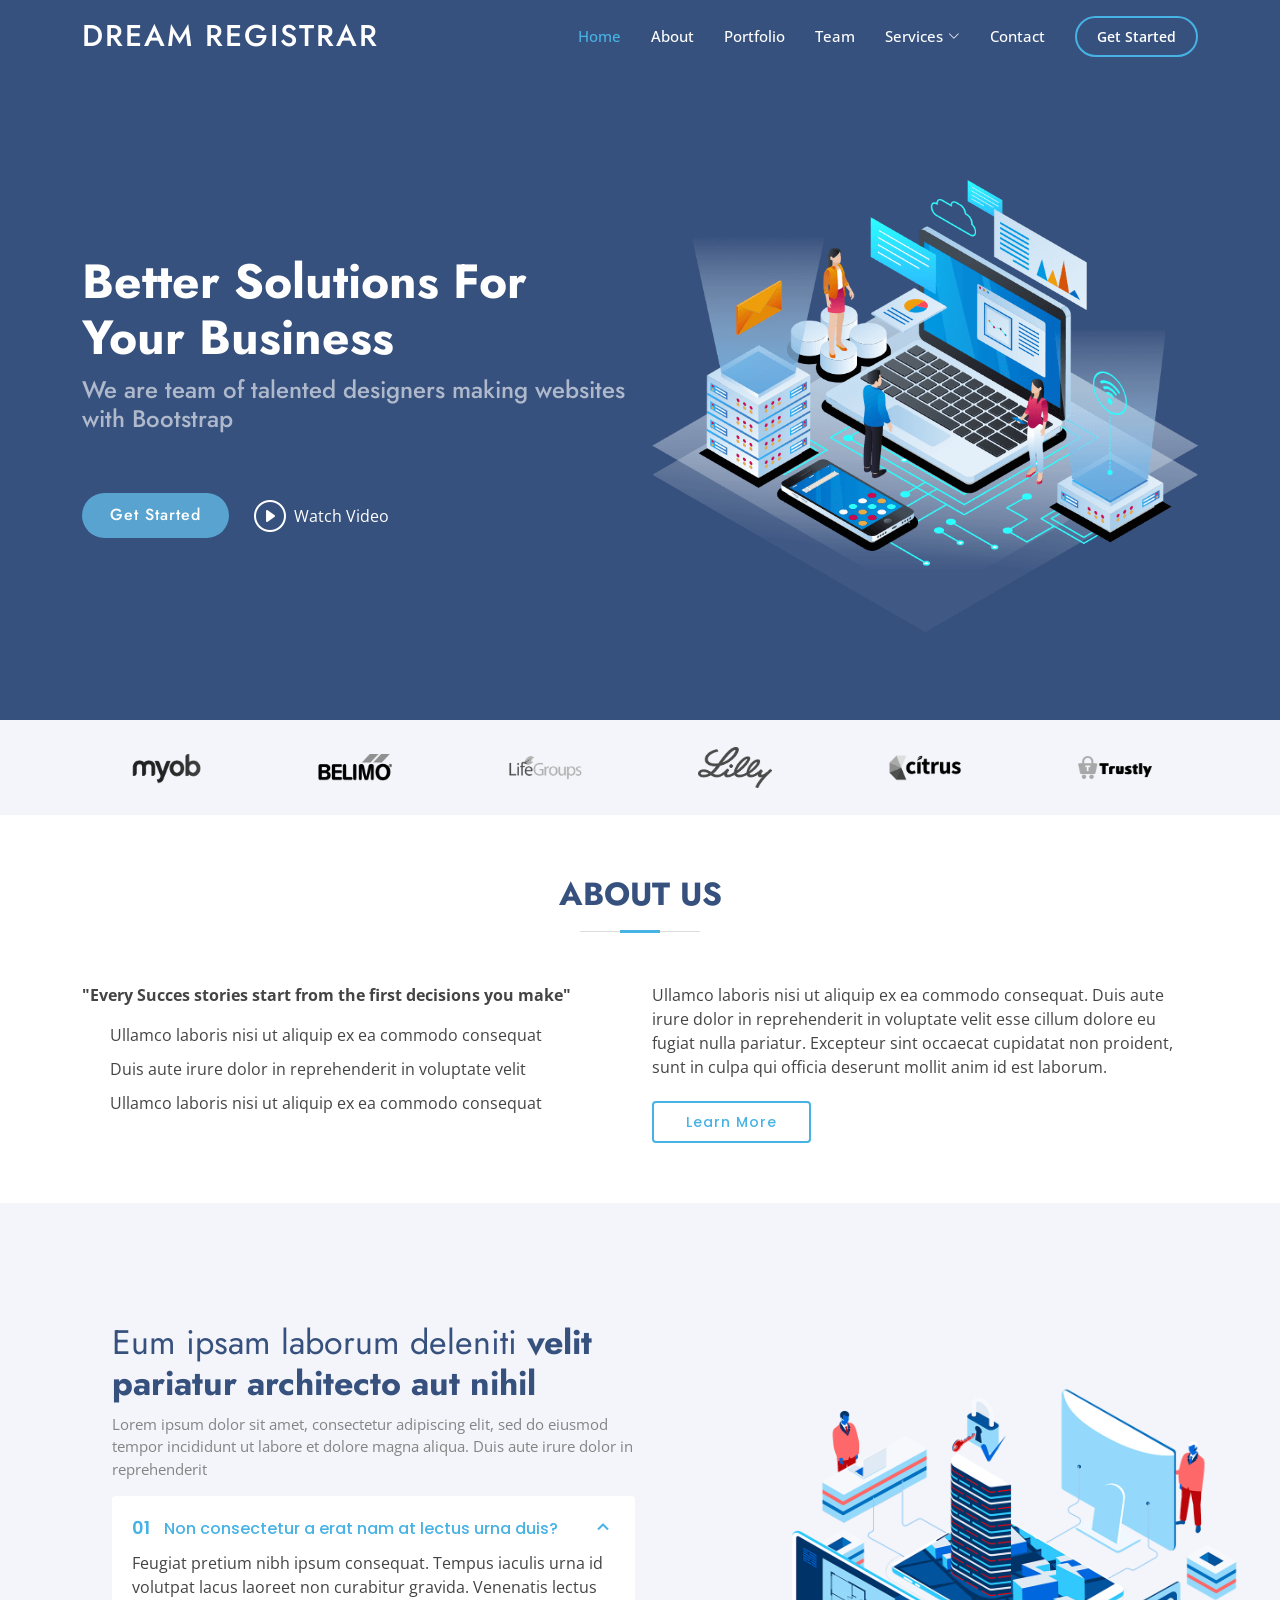
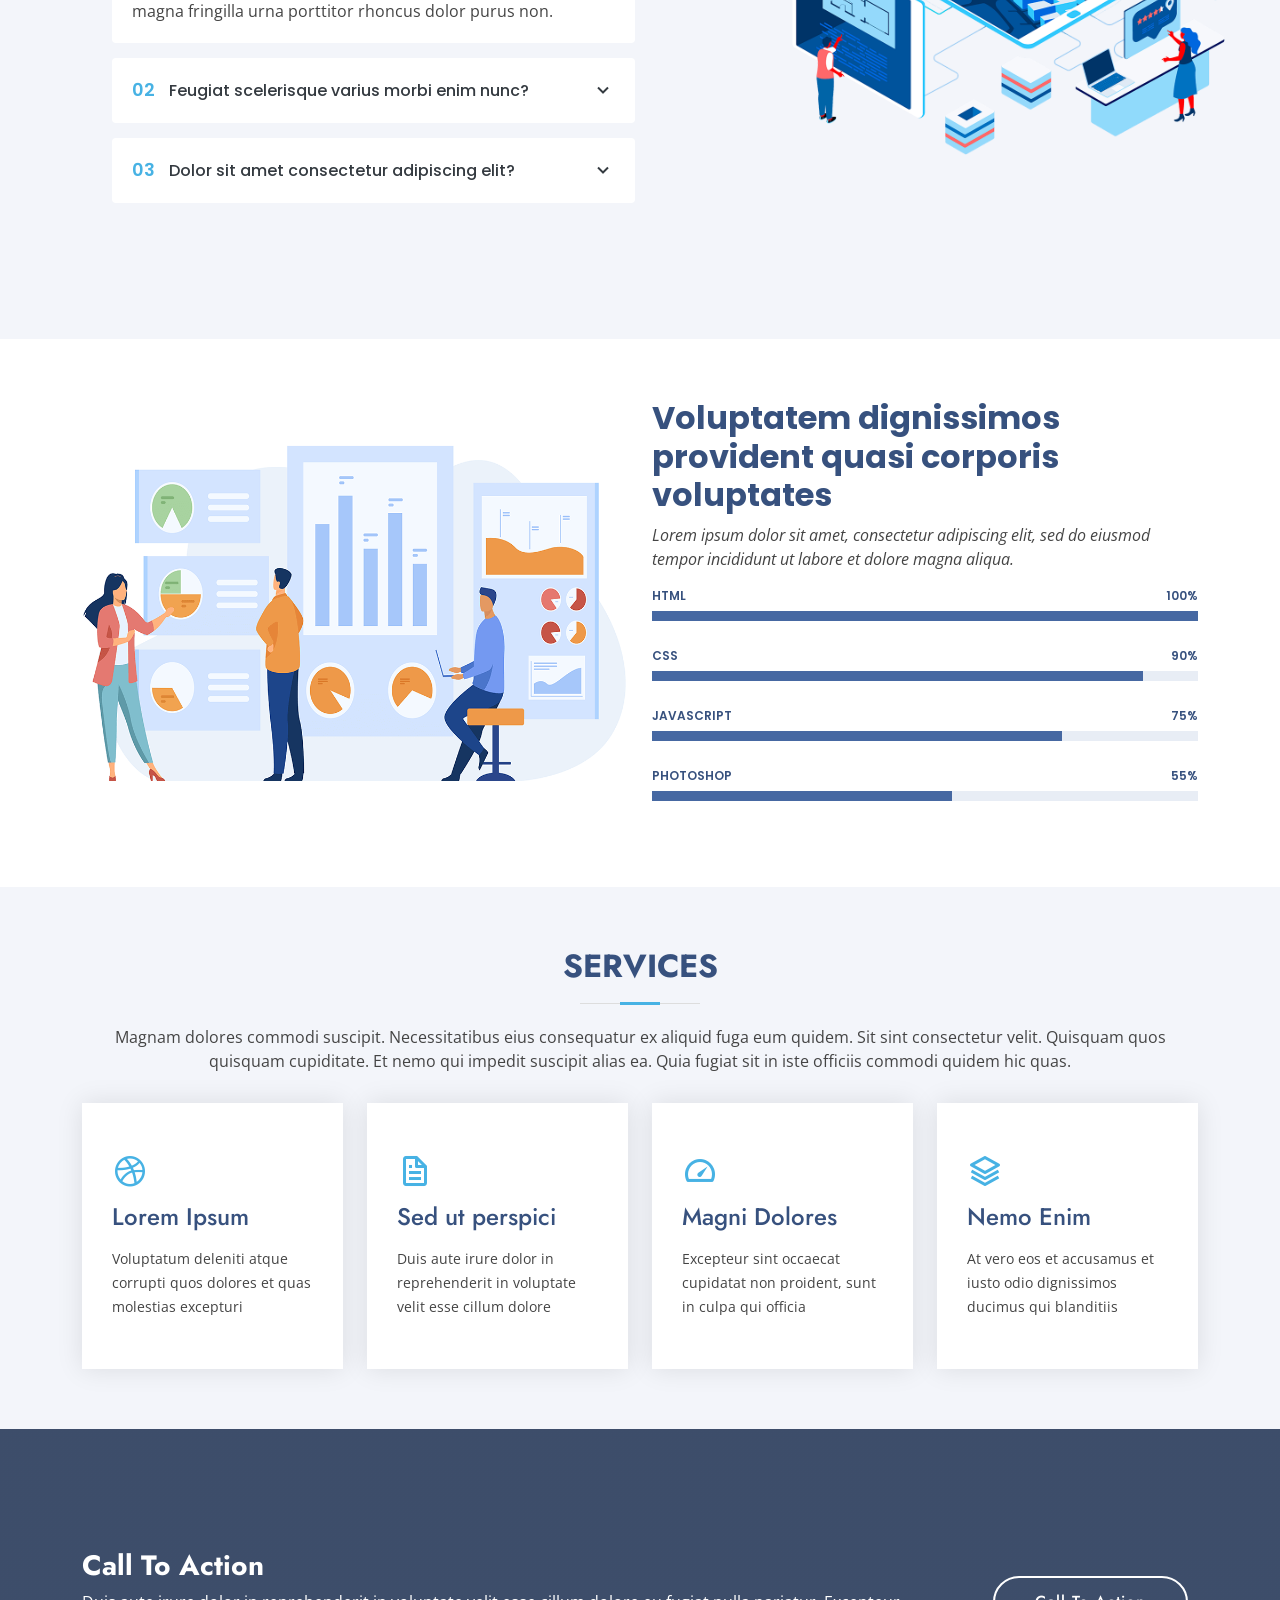
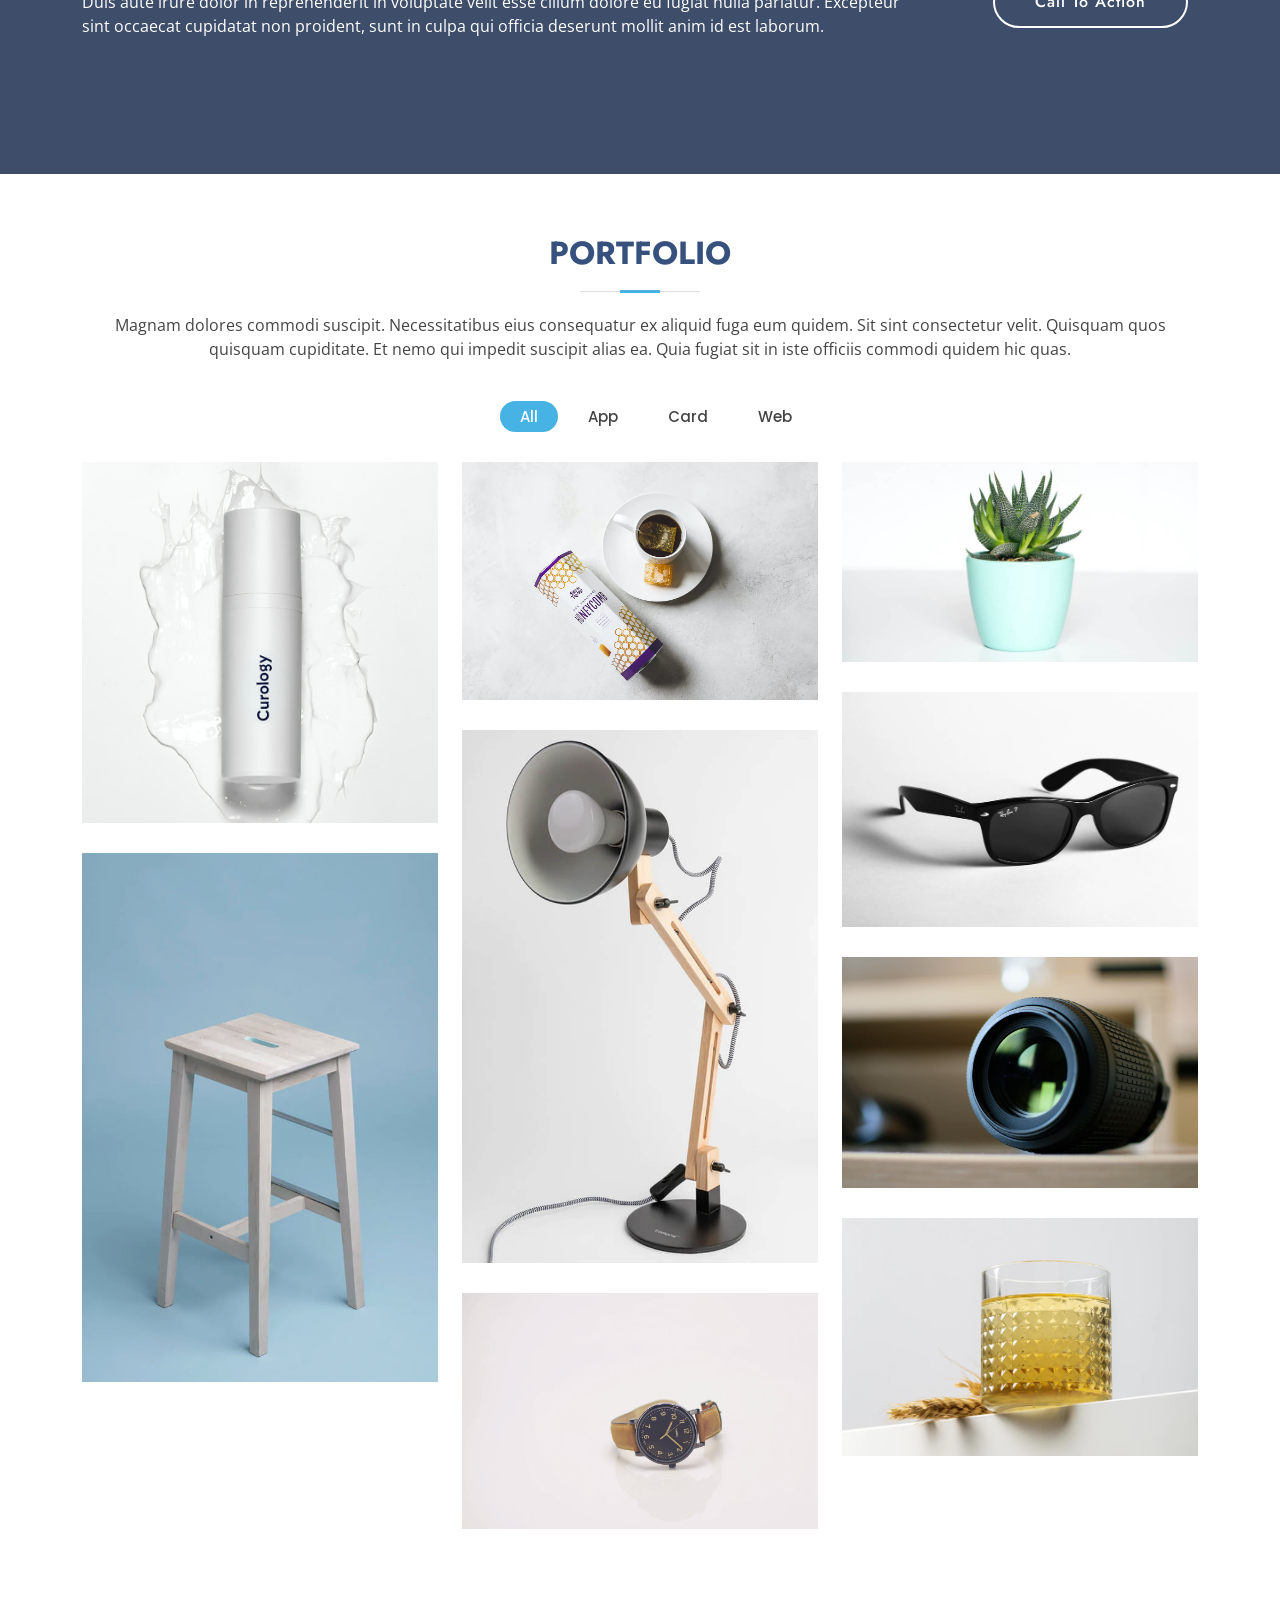
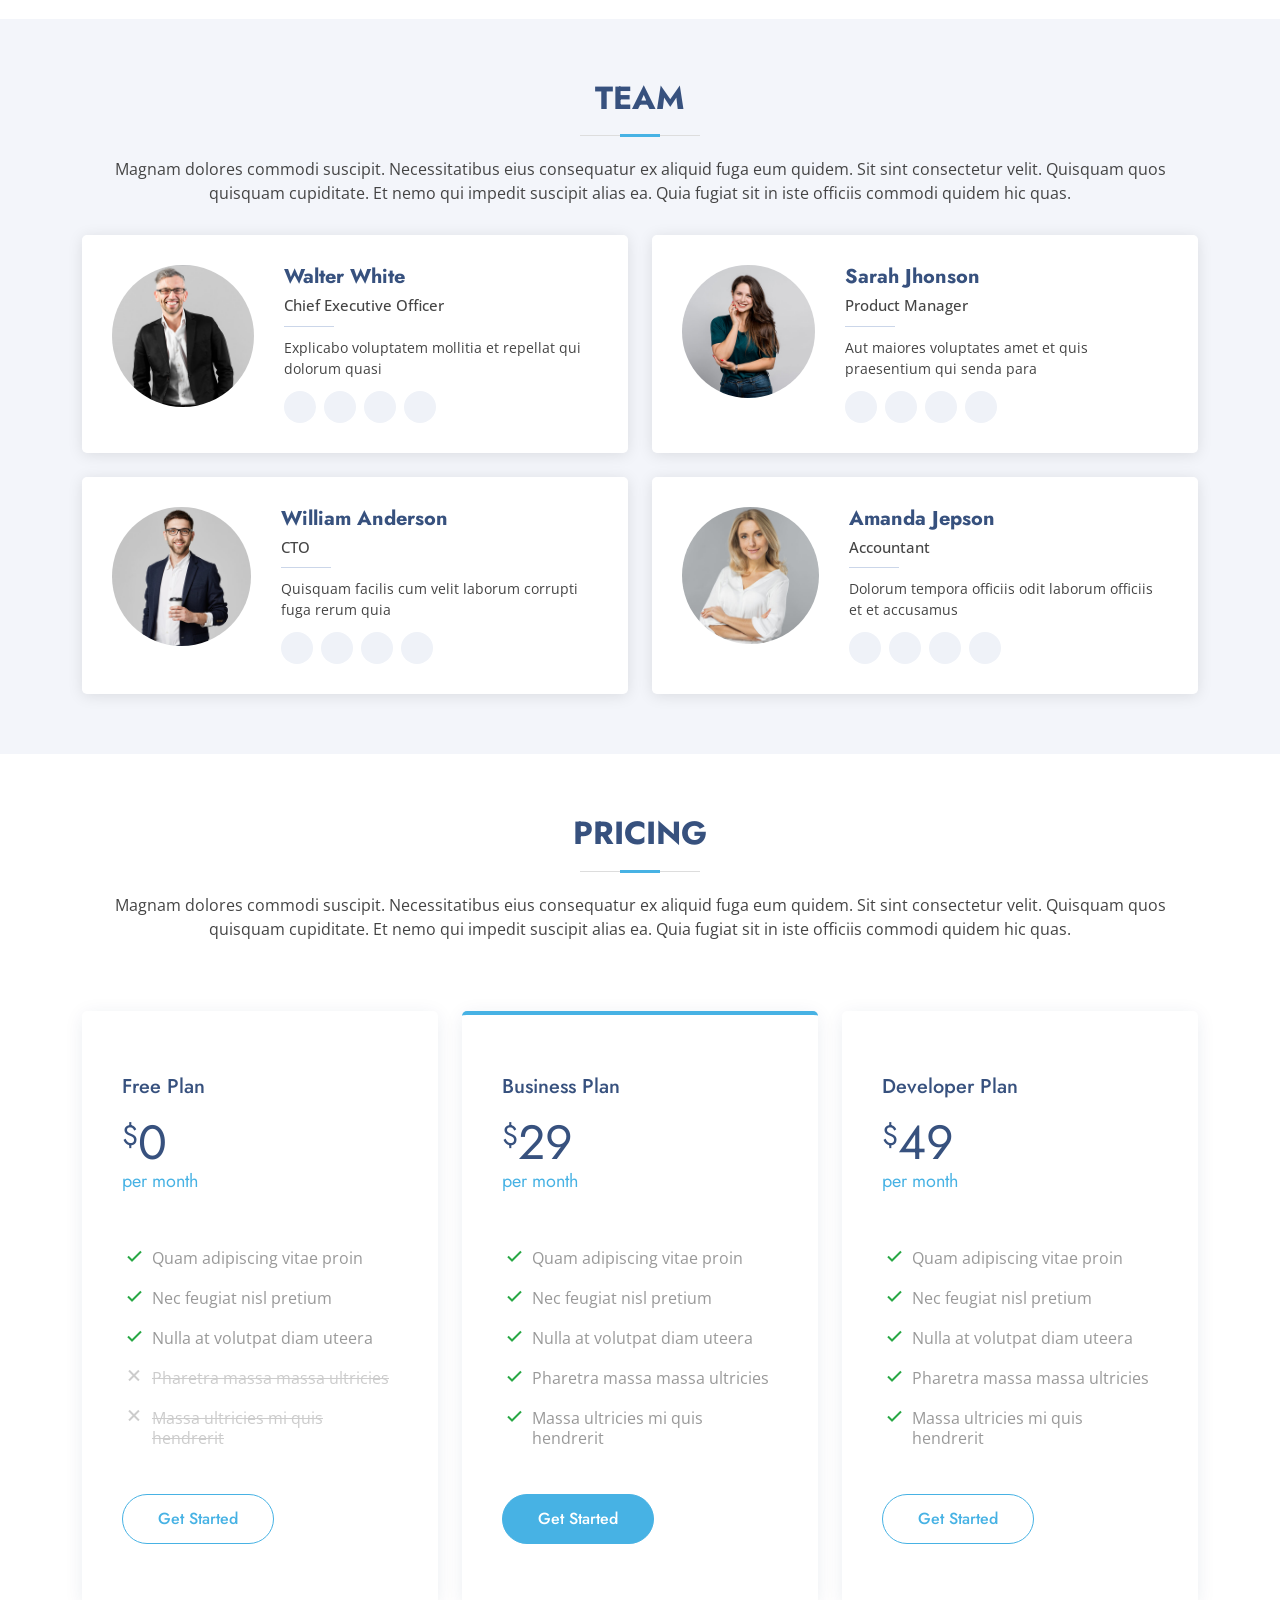
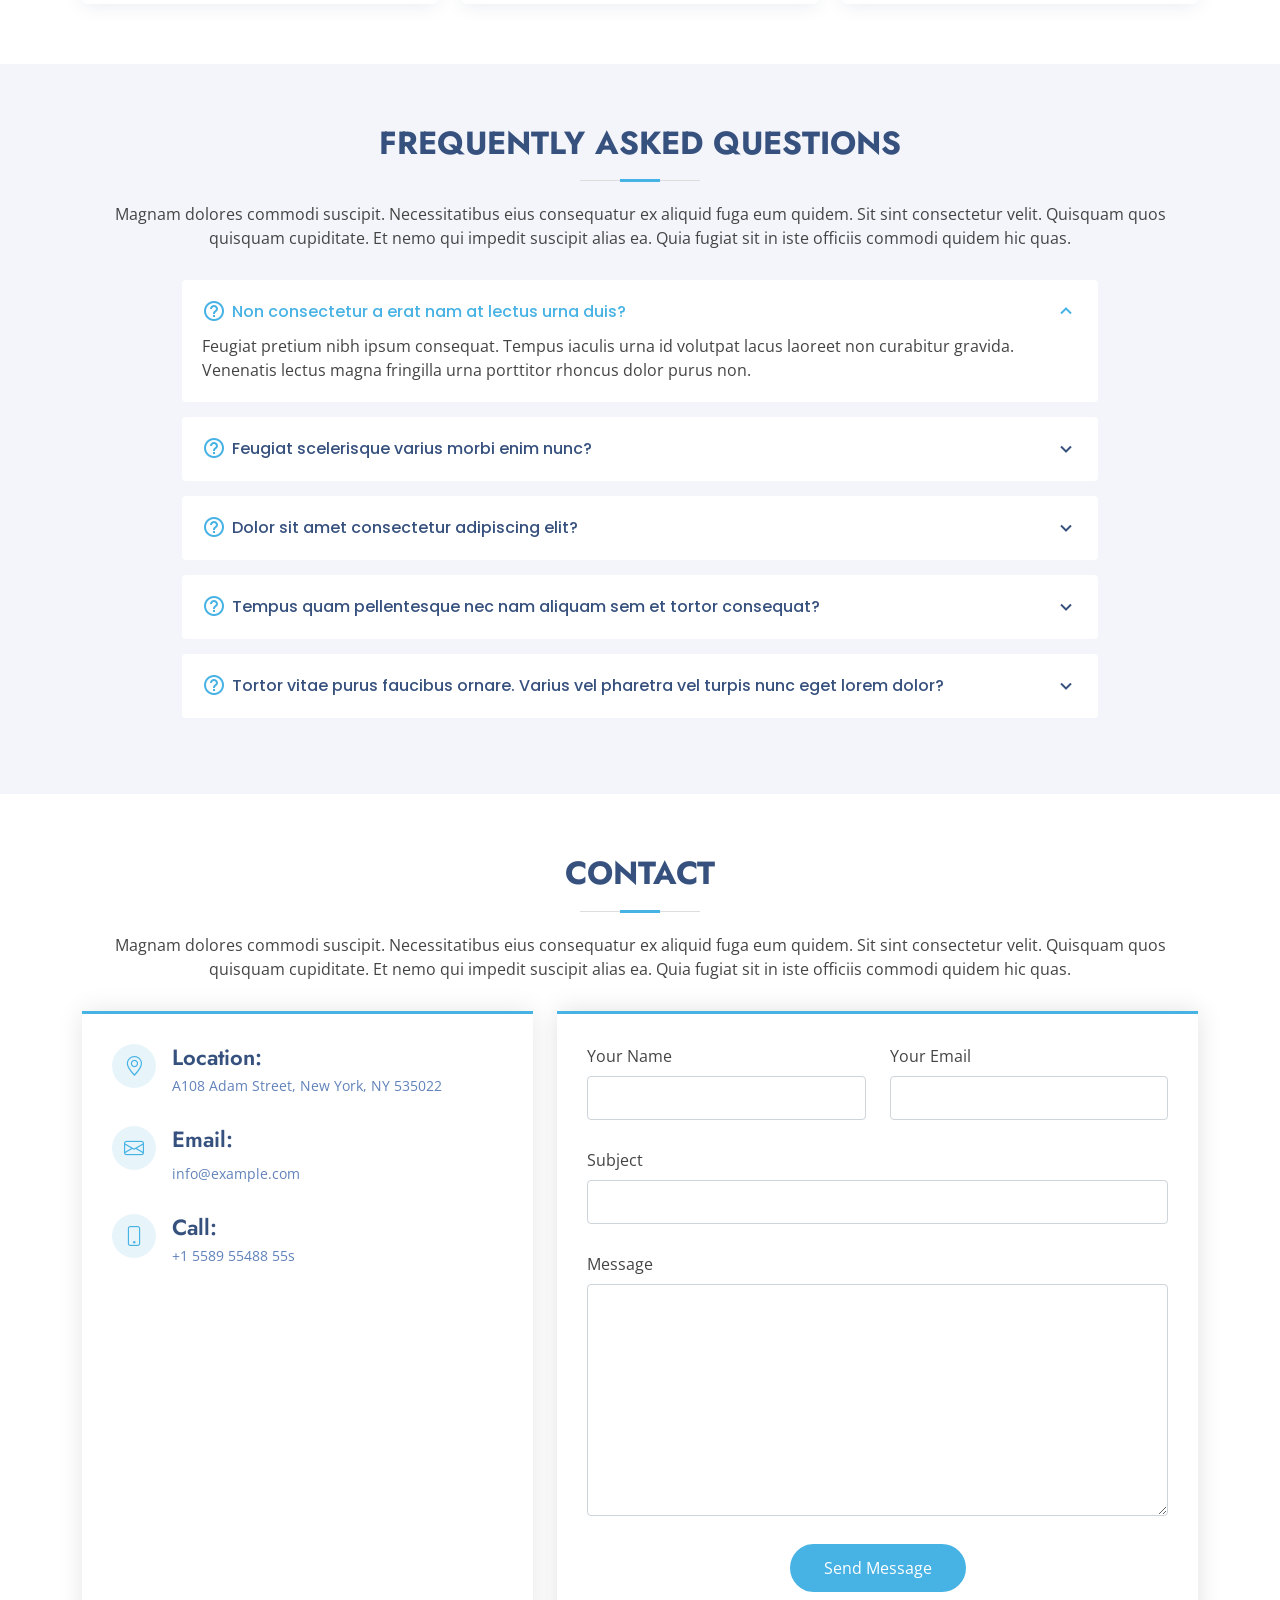
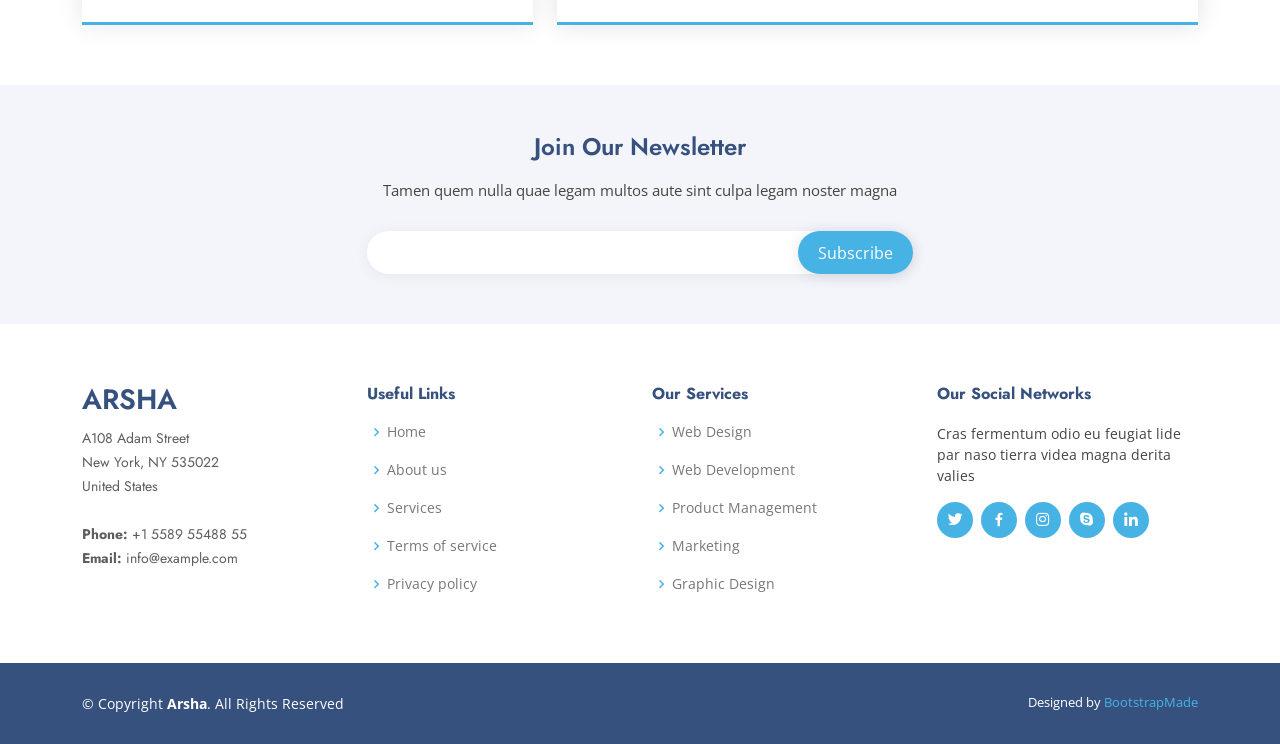
==== commit fe2ec074: "Merge pull request #1 from hydroe11studios/main First" ====
--- a/index.html
+++ b/index.html
@@ -32,15 +32,15 @@
             href="assets/vendor/boxicons/css/boxicons.min.css"
             rel="stylesheet"
         />
-        <link
+        <!-- <link
             href="assets/vendor/glightbox/css/glightbox.min.css"
             rel="stylesheet"
-        />
-        <link href="assets/vendor/remixicon/remixicon.css" rel="stylesheet" />
+        /> -->
+        <!-- <link href="assets/vendor/remixicon/remixicon.css" rel="stylesheet" />
         <link
             href="assets/vendor/swiper/swiper-bundle.min.css"
             rel="stylesheet"
-        />
+        /> -->
 
         <!-- Template Main CSS File -->
         <link href="assets/css/style.css" rel="stylesheet" />
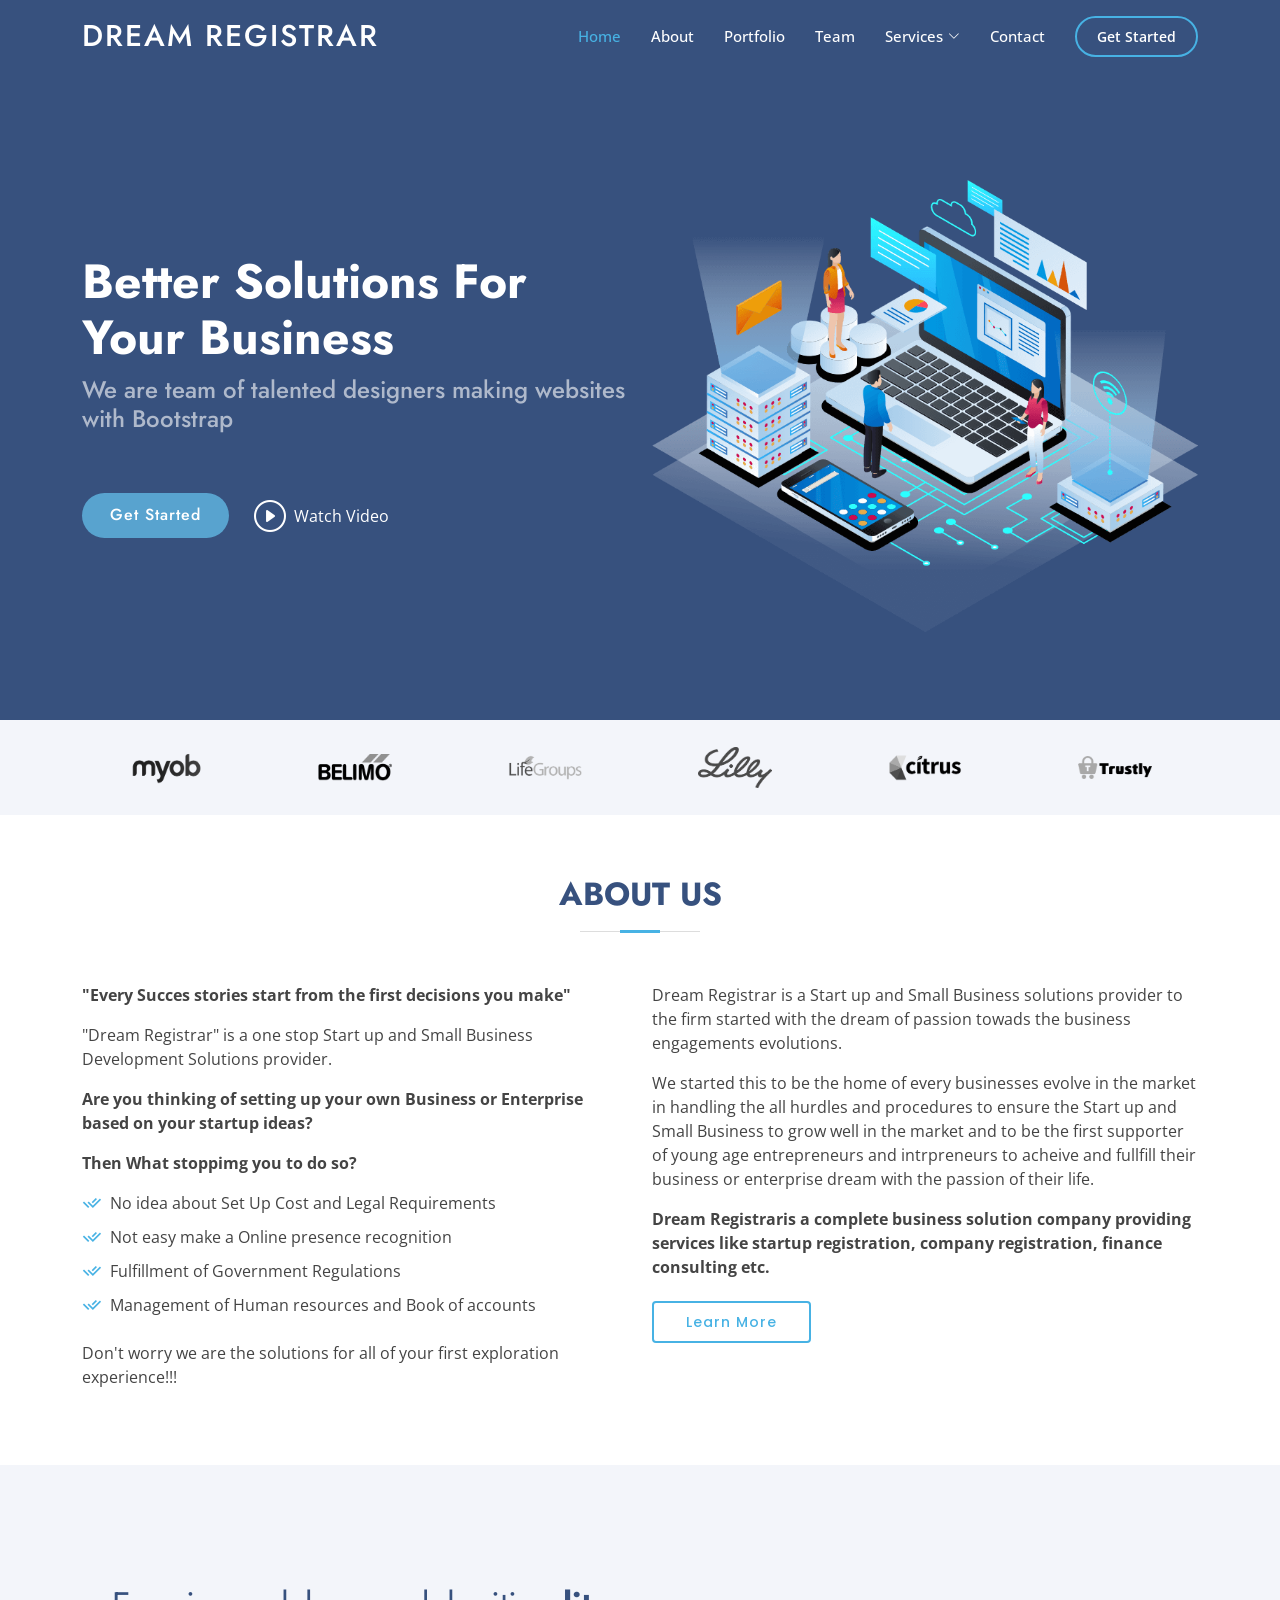
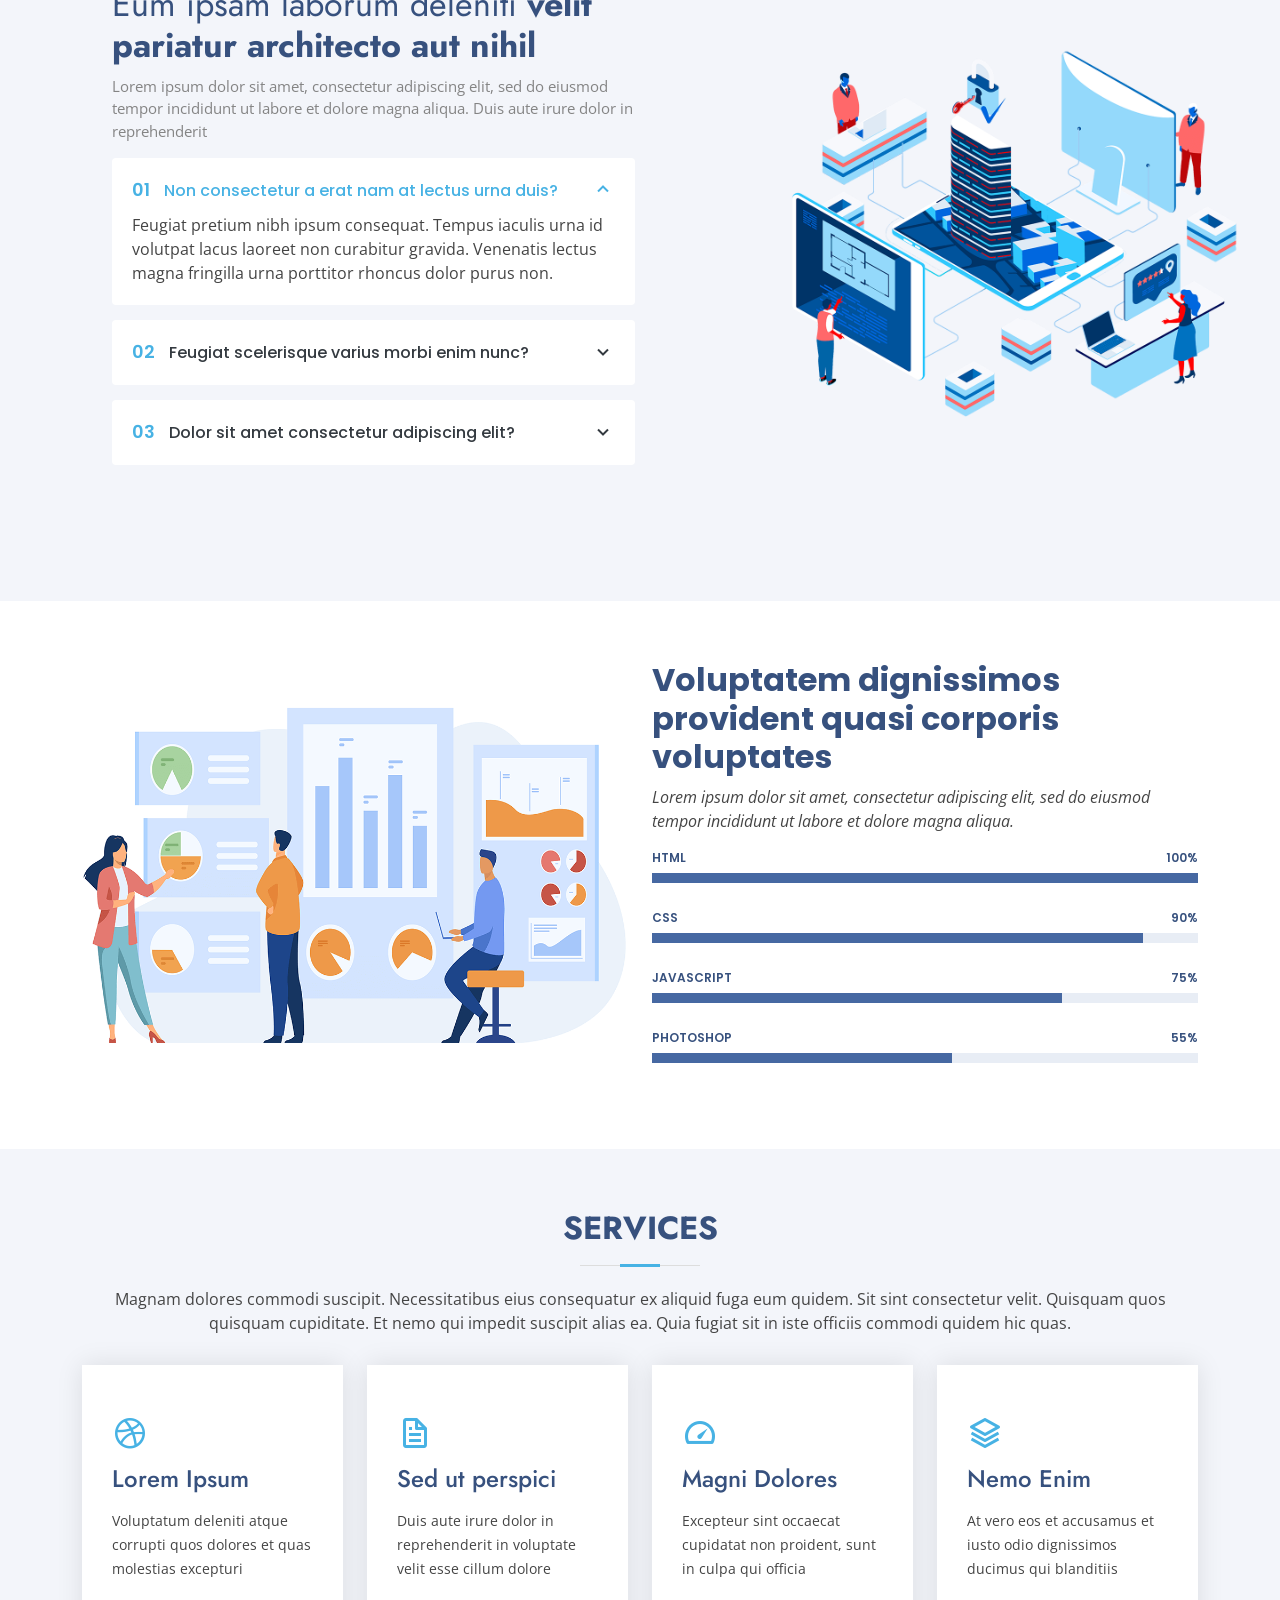
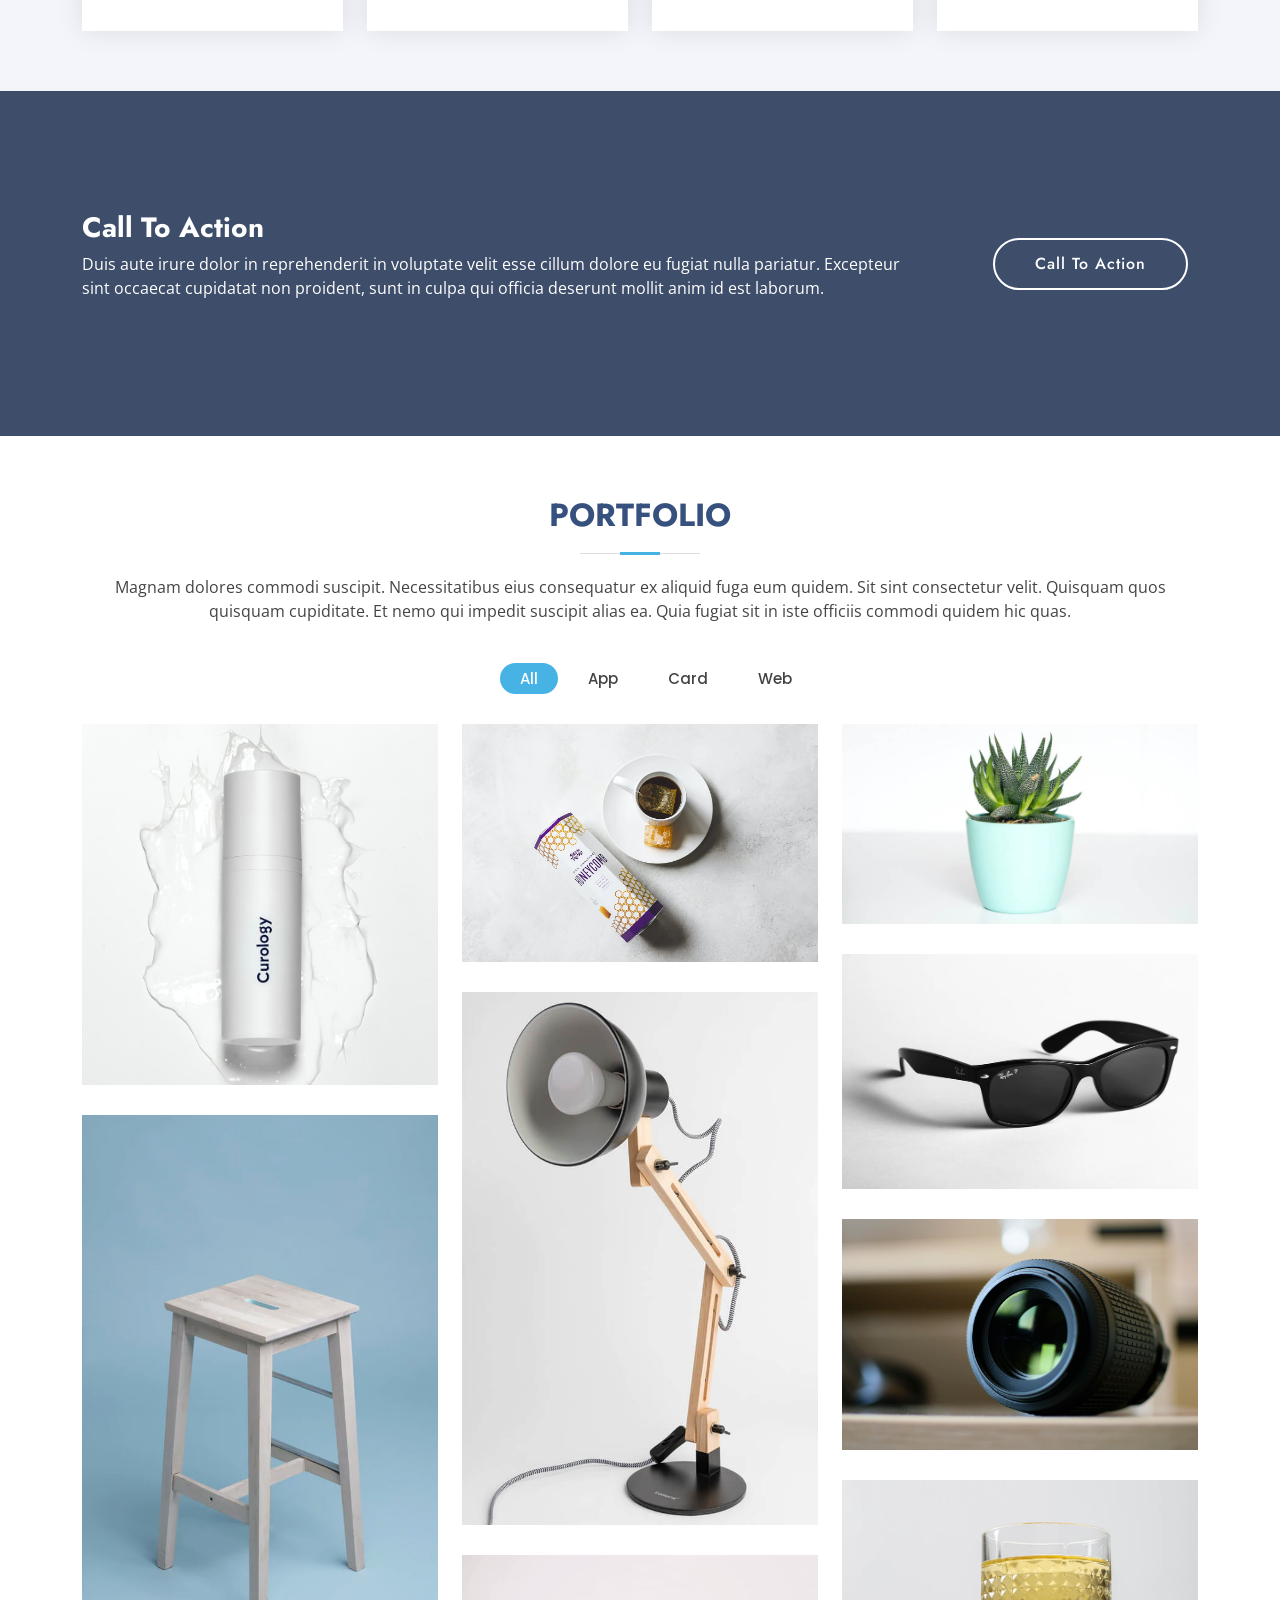
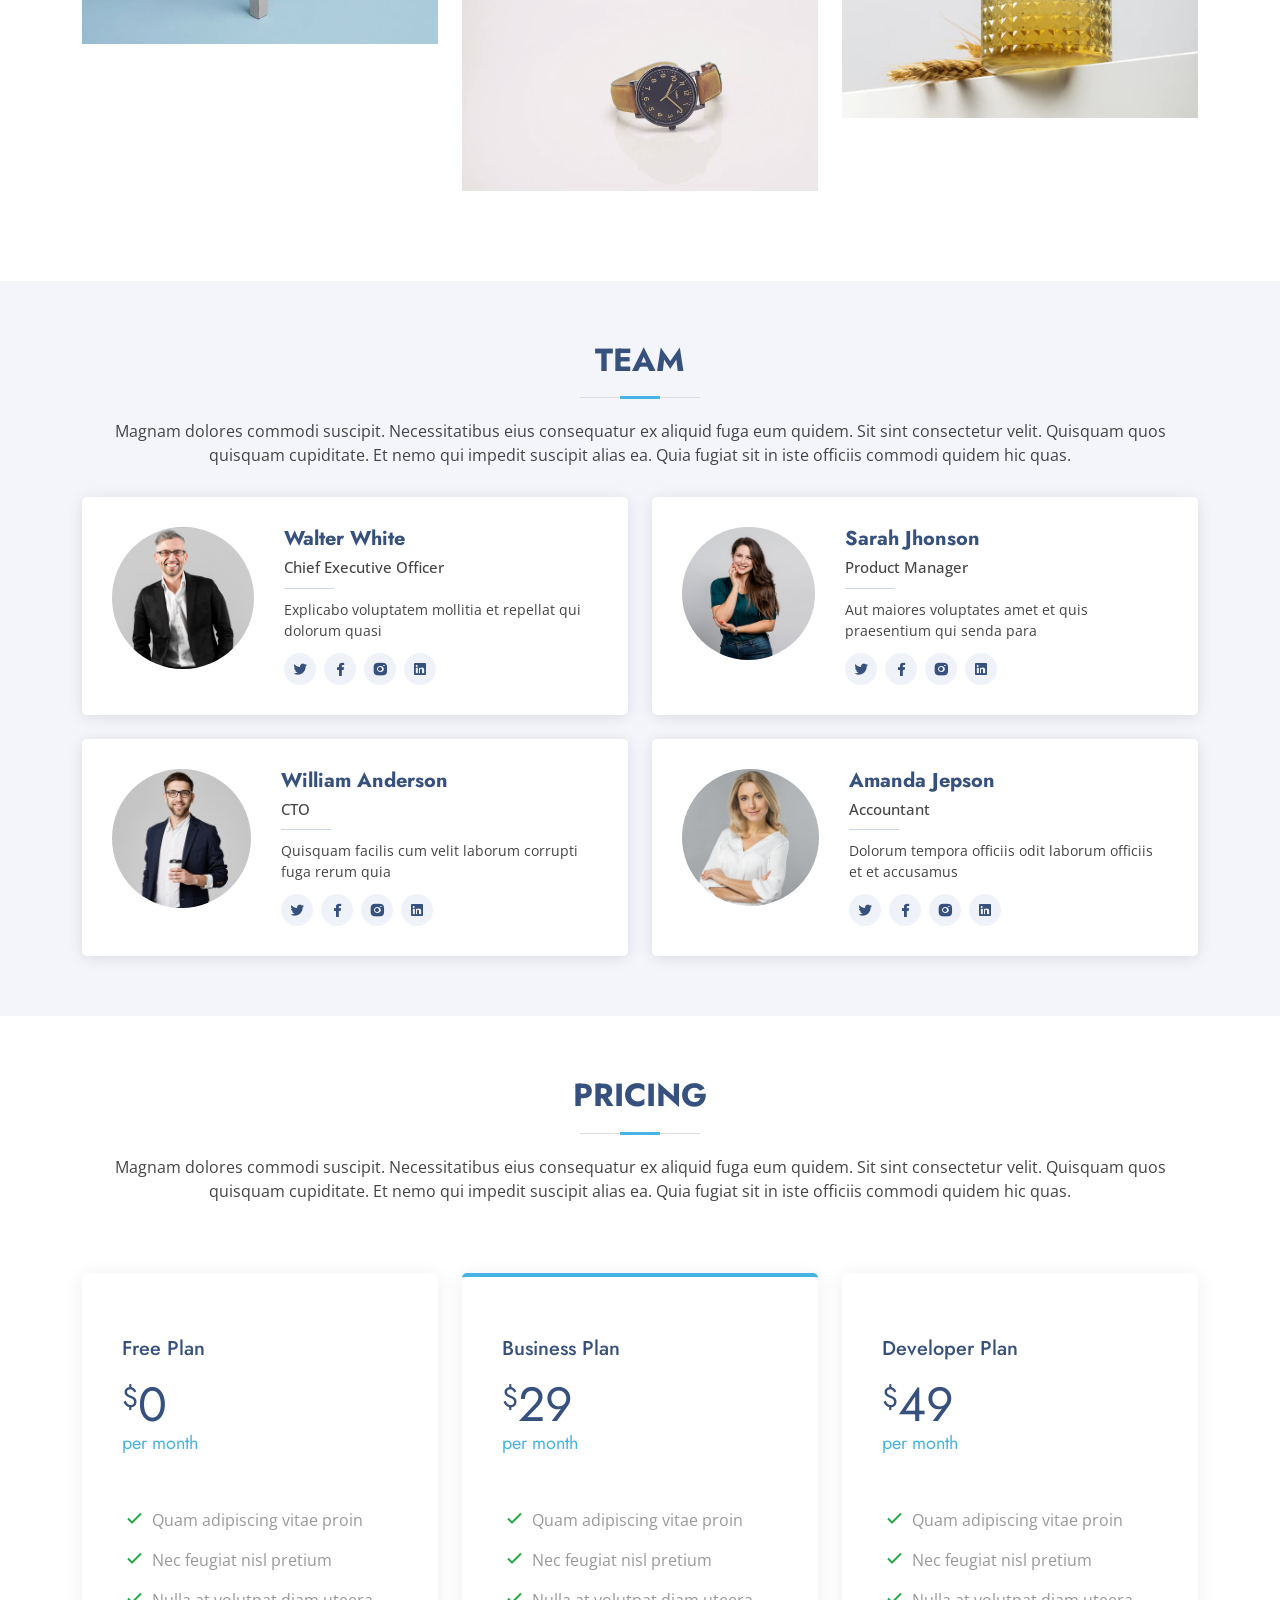
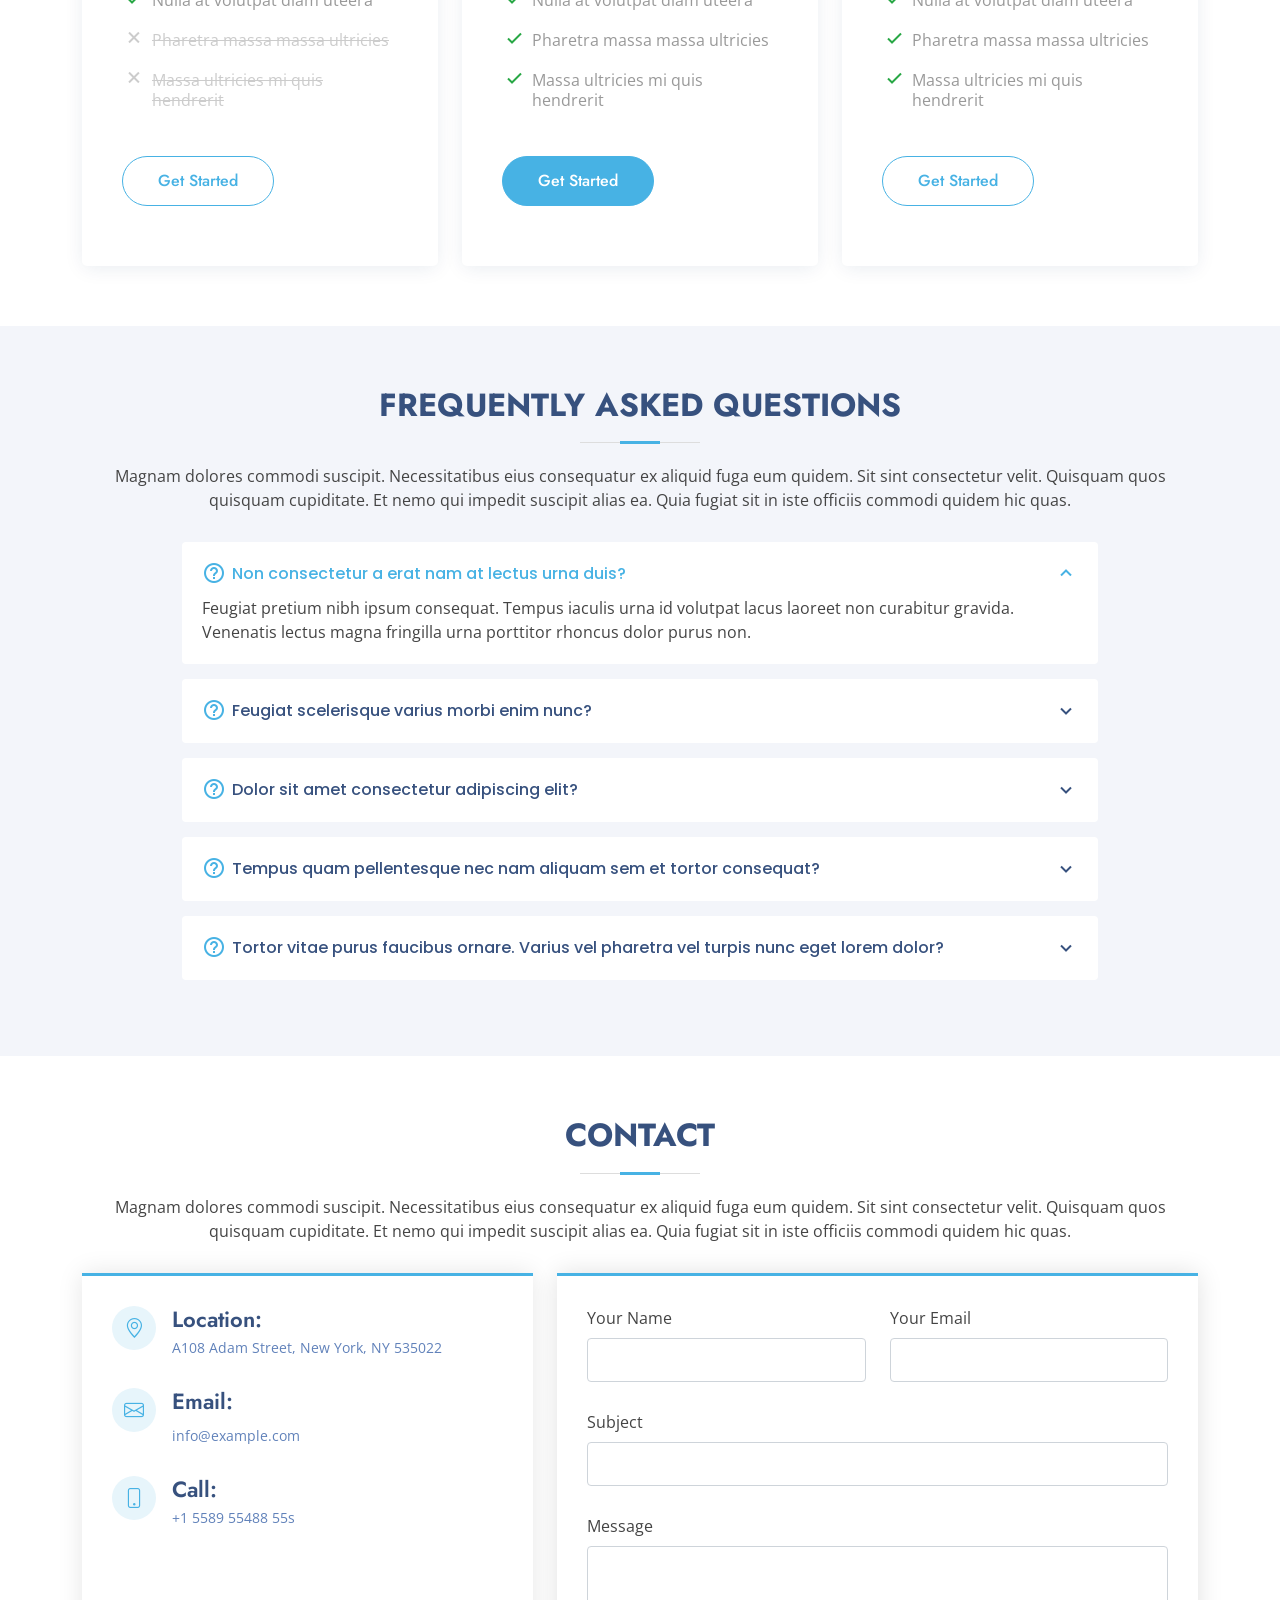
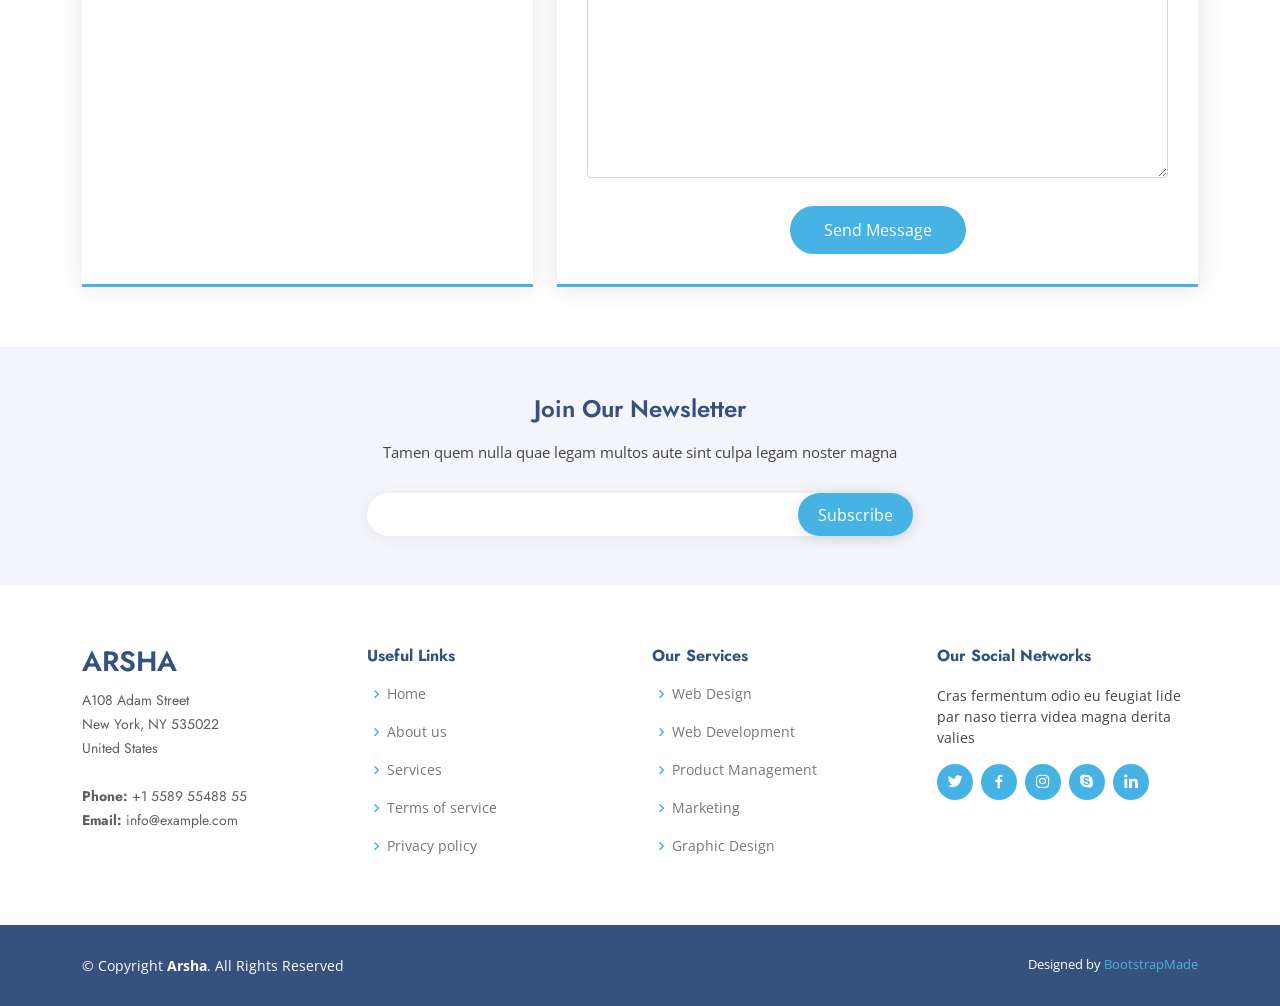
==== commit 783b2638: "Added About Us" ====
--- a/index.html
+++ b/index.html
@@ -32,15 +32,15 @@
             href="assets/vendor/boxicons/css/boxicons.min.css"
             rel="stylesheet"
         />
-        <!-- <link
+        <link
             href="assets/vendor/glightbox/css/glightbox.min.css"
             rel="stylesheet"
-        /> -->
-        <!-- <link href="assets/vendor/remixicon/remixicon.css" rel="stylesheet" />
+        />
+        <link href="assets/vendor/remixicon/remixicon.css" rel="stylesheet" />
         <link
             href="assets/vendor/swiper/swiper-bundle.min.css"
             rel="stylesheet"
-        /> -->
+        />
 
         <!-- Template Main CSS File -->
         <link href="assets/css/style.css" rel="stylesheet" />
@@ -254,8 +254,8 @@
             </section>
             <!-- End Cliens Section -->
 
-            <!-- ======= About Us Section ======= -->
-            <section id="about" class="about">
+             <!-- ======= About Us Section ======= -->
+             <section id="about" class="about">
                 <div class="container" data-aos="fade-up">
                     <div class="section-title">
                         <h2>About Us</h2>
@@ -264,34 +264,44 @@
                     <div class="row content">
                         <div class="col-lg-6">
                             <p>
-                                <b>"Every Succes stories start from the first decisions you make"</b></p>
+                               <b>"Every Succes stories start from the first decisions you make"</b></p>
+                             <p> "Dream Registrar" is a one stop Start up and Small Business Development Solutions provider.
+                            </p>
+                            <p><b>Are you thinking of setting up your own Business or Enterprise based on your startup ideas?</b></p>
+                            <p><b>Then What stoppimg you to do so?</b></p>
                             <ul>
                                 <li>
-                                    <i class="ri-check-double-line"></i> Ullamco
-                                    laboris nisi ut aliquip ex ea commodo
-                                    consequat
+                                    <i class="ri-check-double-line"></i>
+                                    No idea about Set Up Cost and Legal Requirements
                                 </li>
                                 <li>
-                                    <i class="ri-check-double-line"></i> Duis
-                                    aute irure dolor in reprehenderit in
-                                    voluptate velit
+                                    <i class="ri-check-double-line"></i> Not easy make a Online presence recognition
+                                    
                                 </li>
                                 <li>
-                                    <i class="ri-check-double-line"></i> Ullamco
-                                    laboris nisi ut aliquip ex ea commodo
-                                    consequat
+                                    <i class="ri-check-double-line"></i> Fulfillment of  Government Regulations
+                                    
                                 </li>
+                                <li>
+                                    <i class="ri-check-double-line"></i> Management of Human resources and Book of accounts
+                                </li>
+                                <br>
+                                <p>Don't worry we are the solutions for all of your first exploration experience!!! </p>
                             </ul>
                         </div>
                         <div class="col-lg-6 pt-4 pt-lg-0">
                             <p>
-                                Ullamco laboris nisi ut aliquip ex ea commodo
-                                consequat. Duis aute irure dolor in
-                                reprehenderit in voluptate velit esse cillum
-                                dolore eu fugiat nulla pariatur. Excepteur sint
-                                occaecat cupidatat non proident, sunt in culpa
-                                qui officia deserunt mollit anim id est laborum.
+                                Dream Registrar is a Start up and Small Business solutions provider to the firm started with the 
+                                dream of passion towads the business engagements evolutions. <br></p>
+
+                                <p> We started this to be the home of every businesses evolve in the market in handling the all hurdles and procedures to ensure the 
+                                Start up and Small Business to grow well in the market and to be the first supporter of young age entrepreneurs and intrpreneurs 
+                                to acheive and fullfill their business or enterprise dream with the passion of their life. 
                             </p>
+                            <p><b>Dream Registraris a complete business solution company providing services like startup 
+                                registration, company registration, finance consulting etc.</b></p>
+
+                                
                             <a href="#" class="btn-learn-more">Learn More</a>
                         </div>
                     </div>
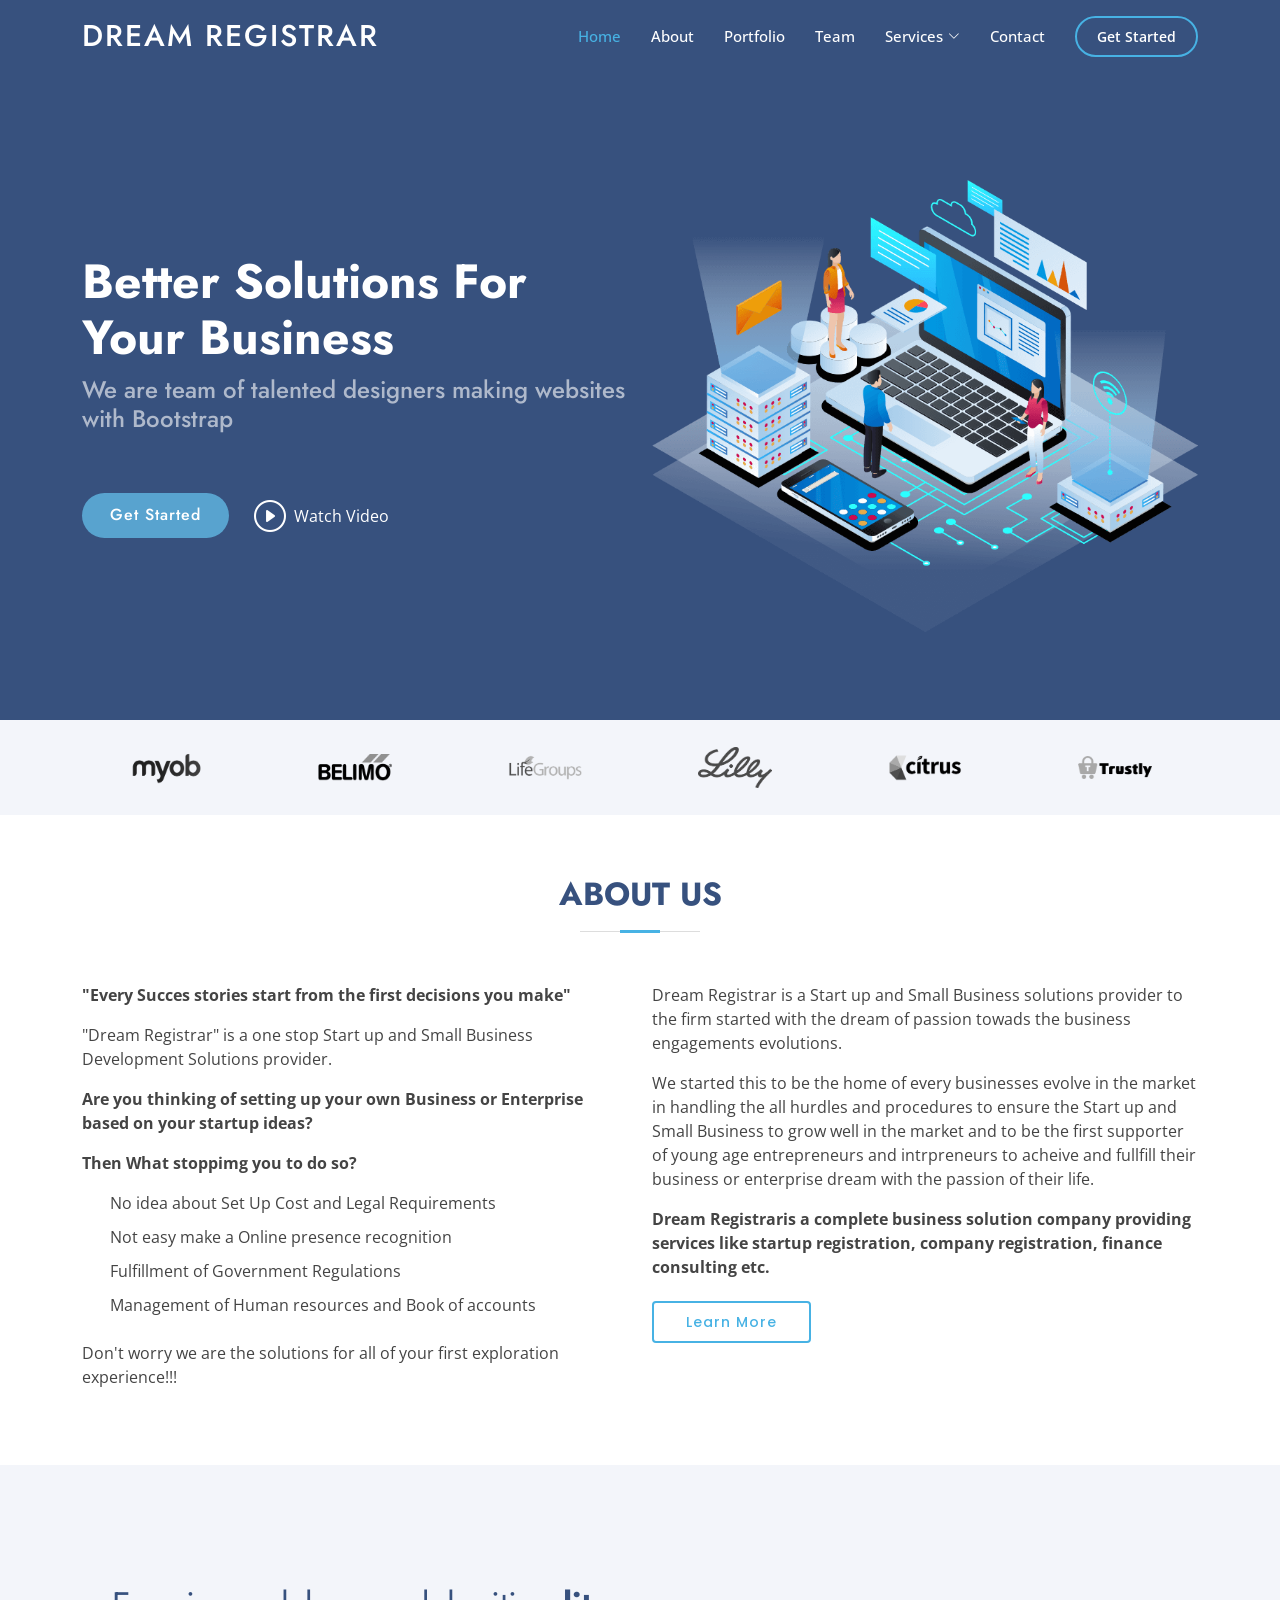
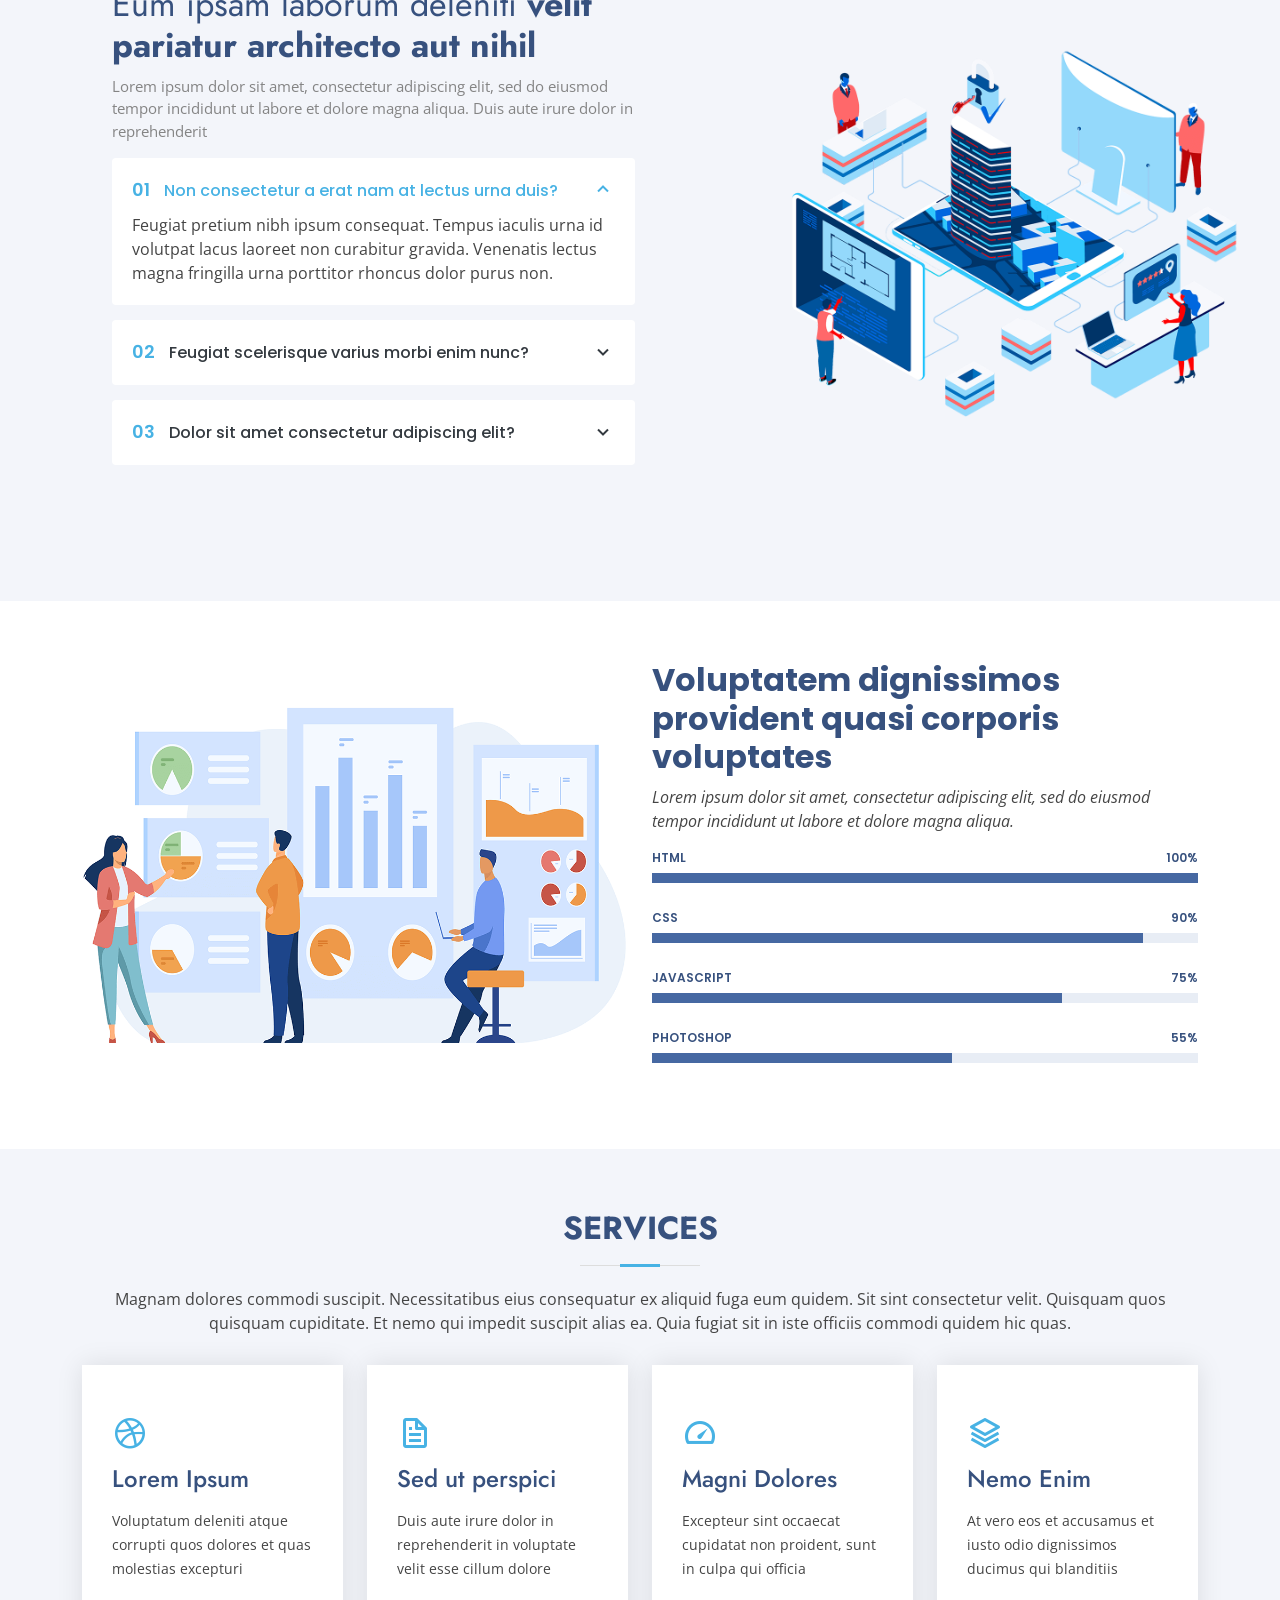
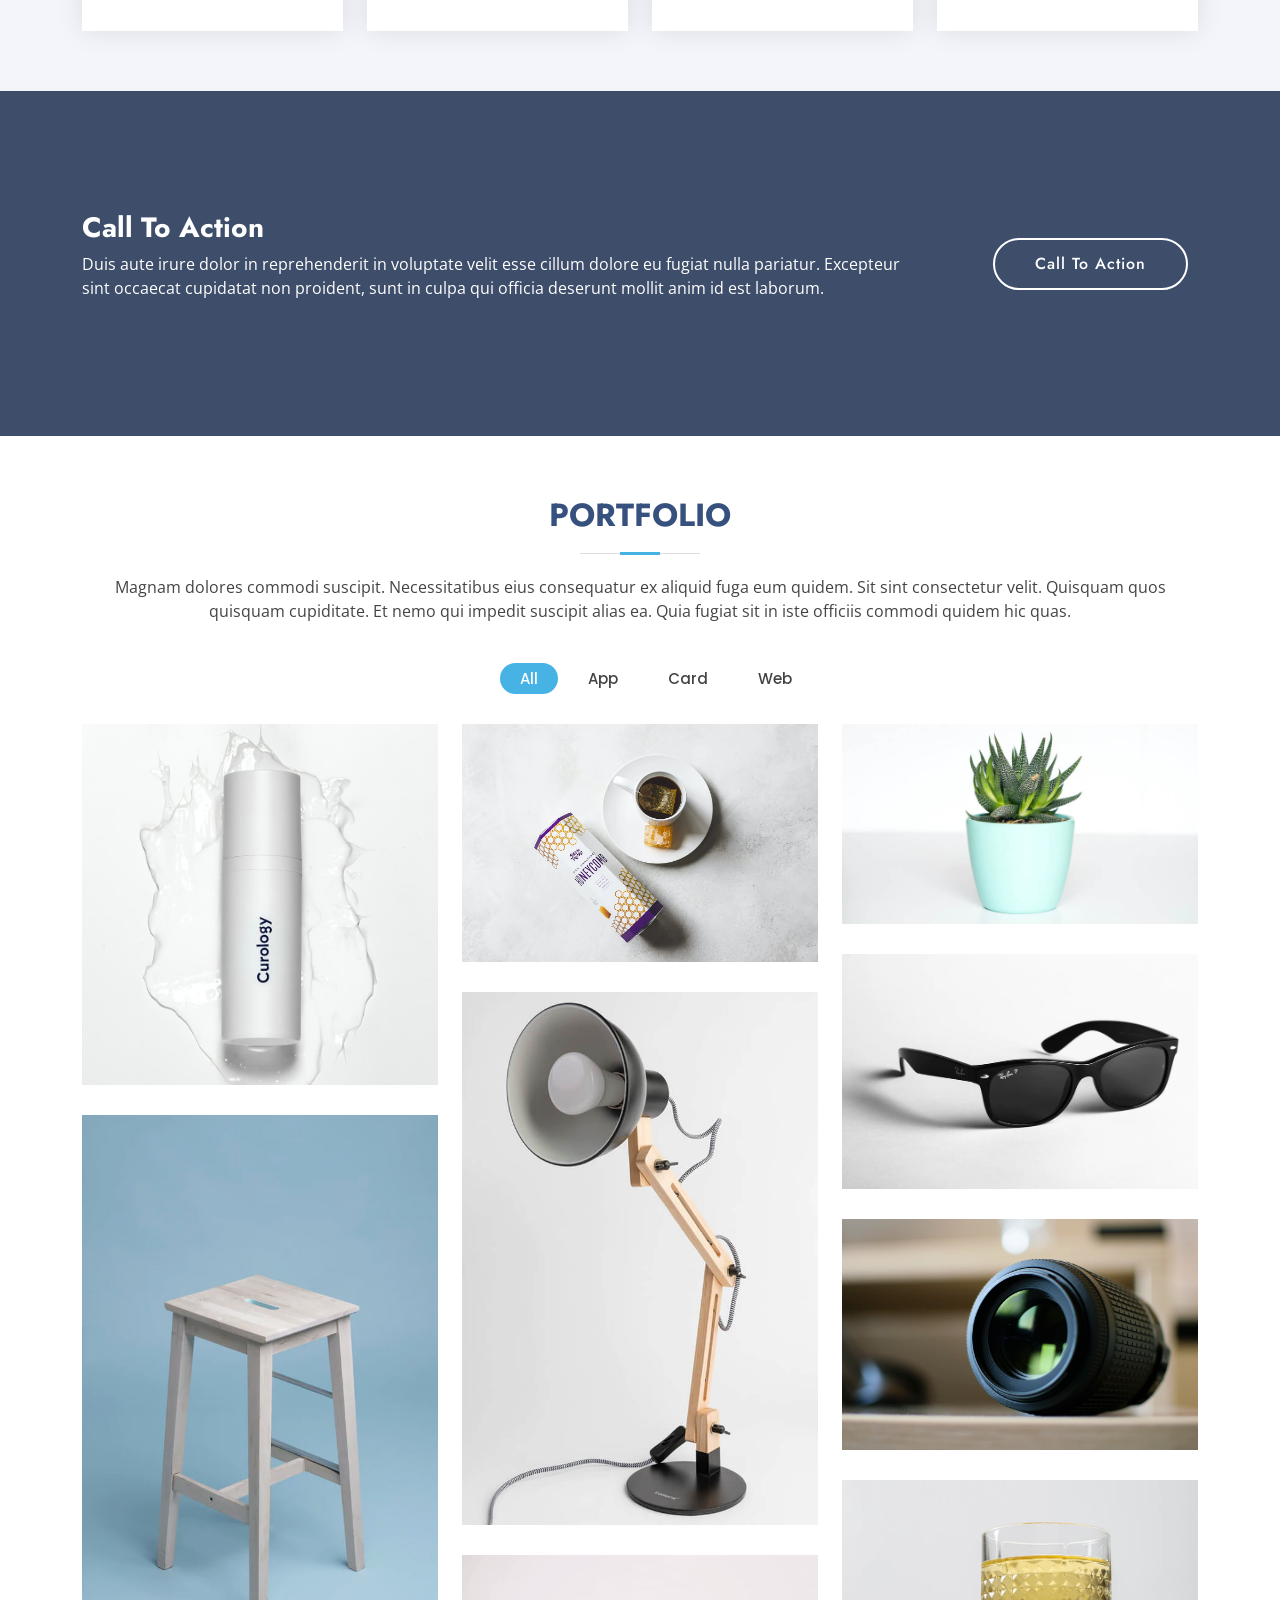
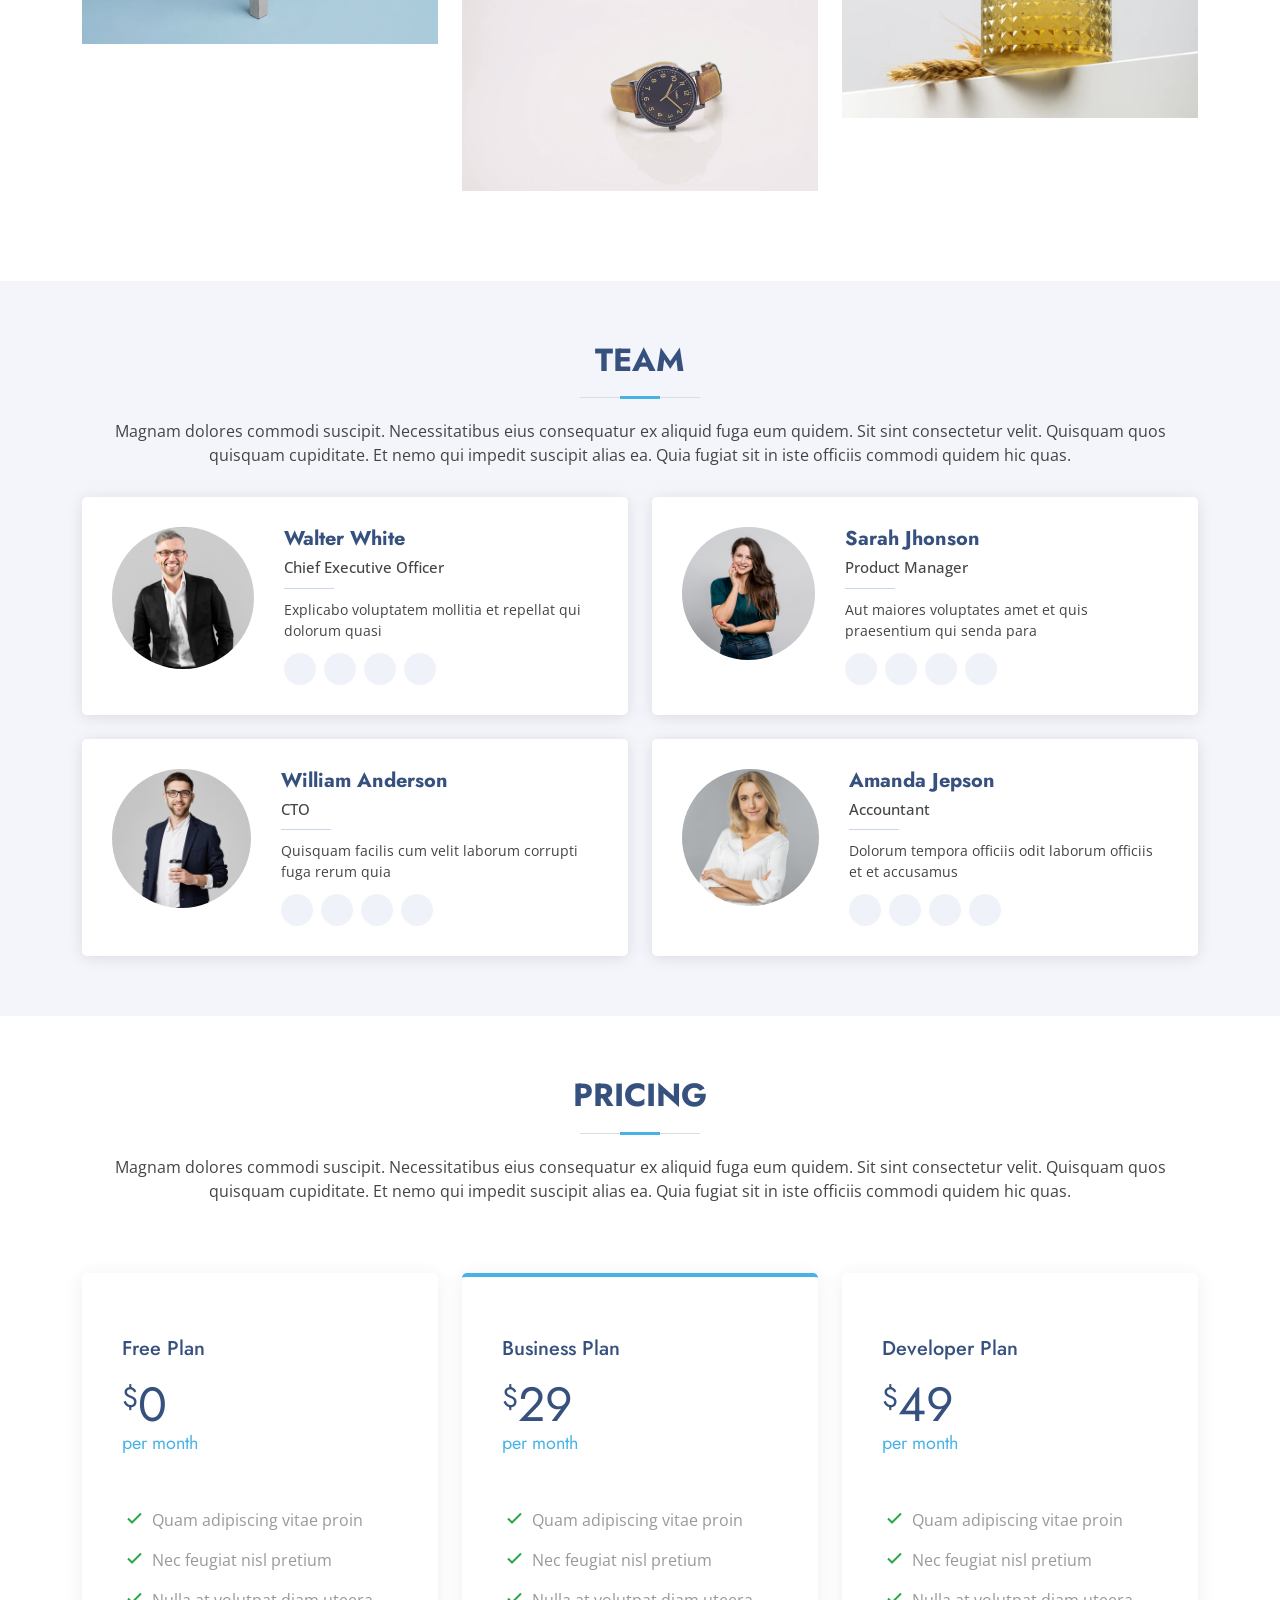
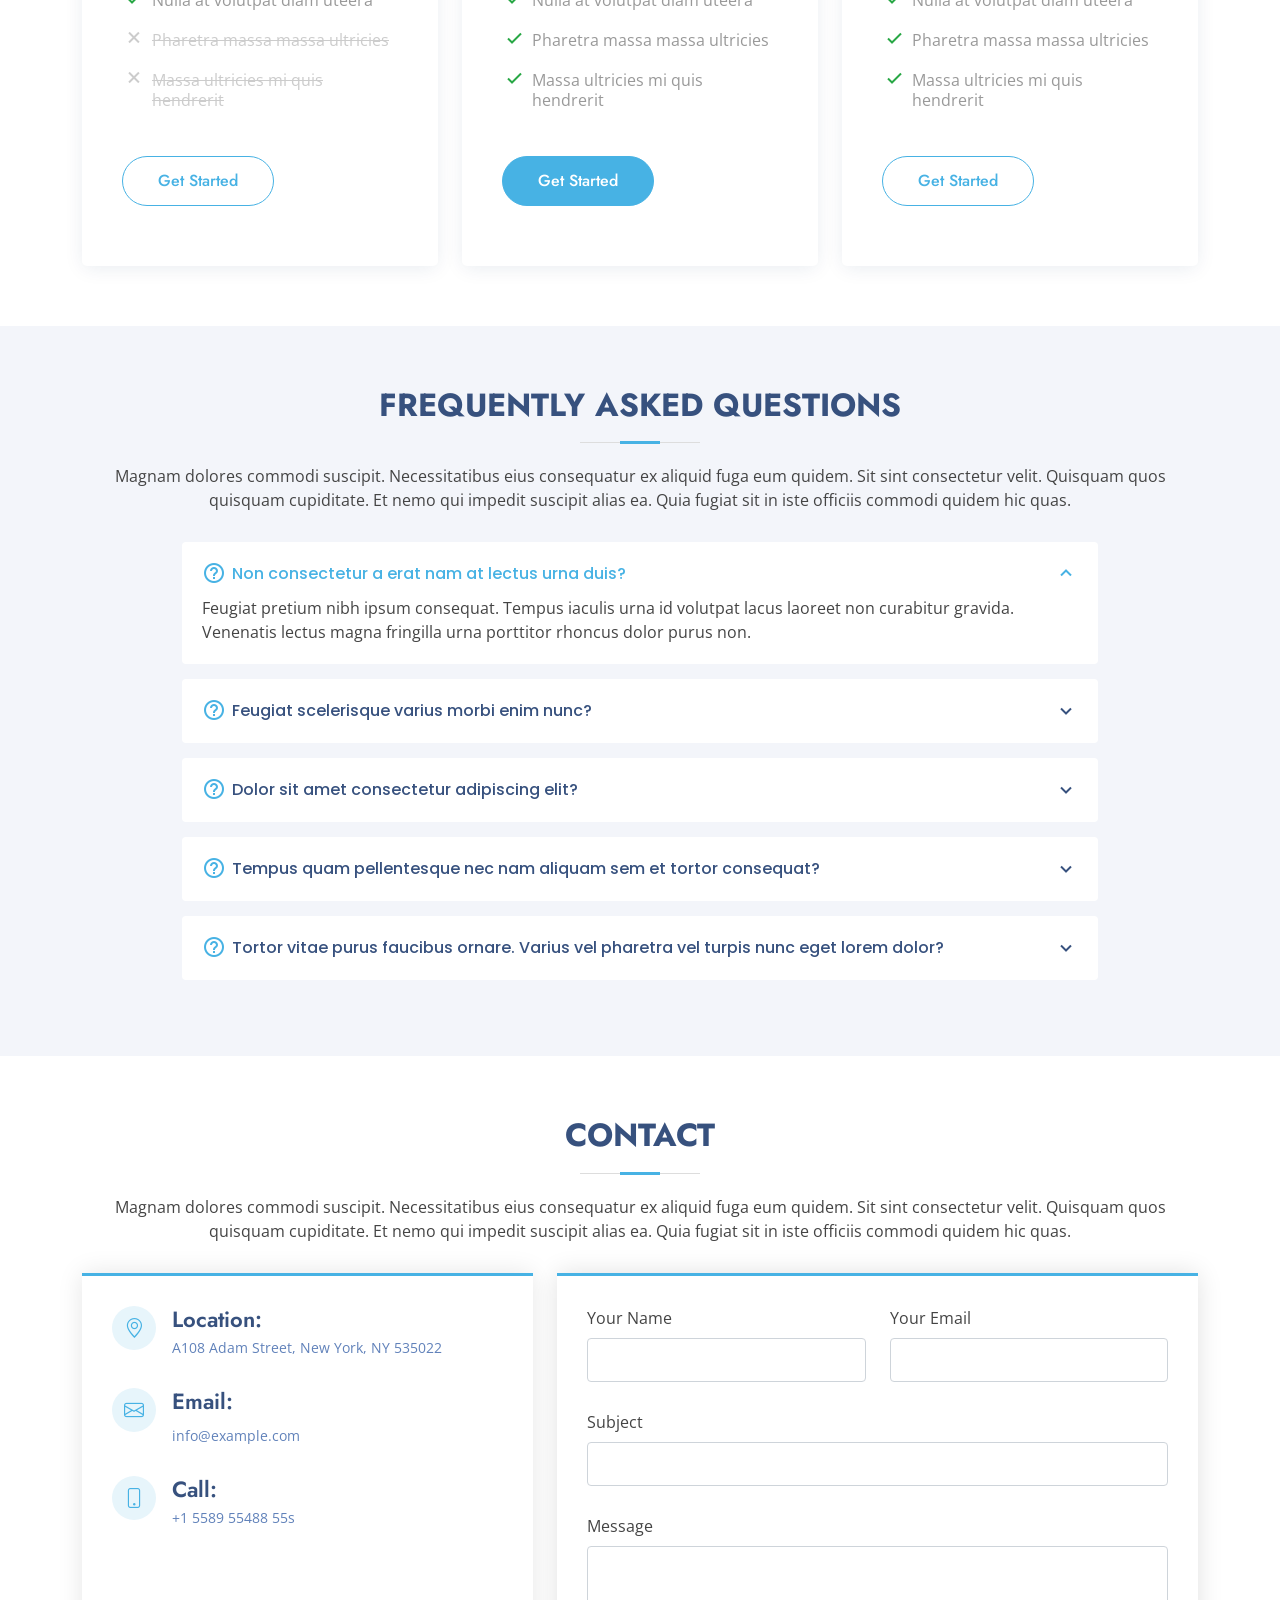
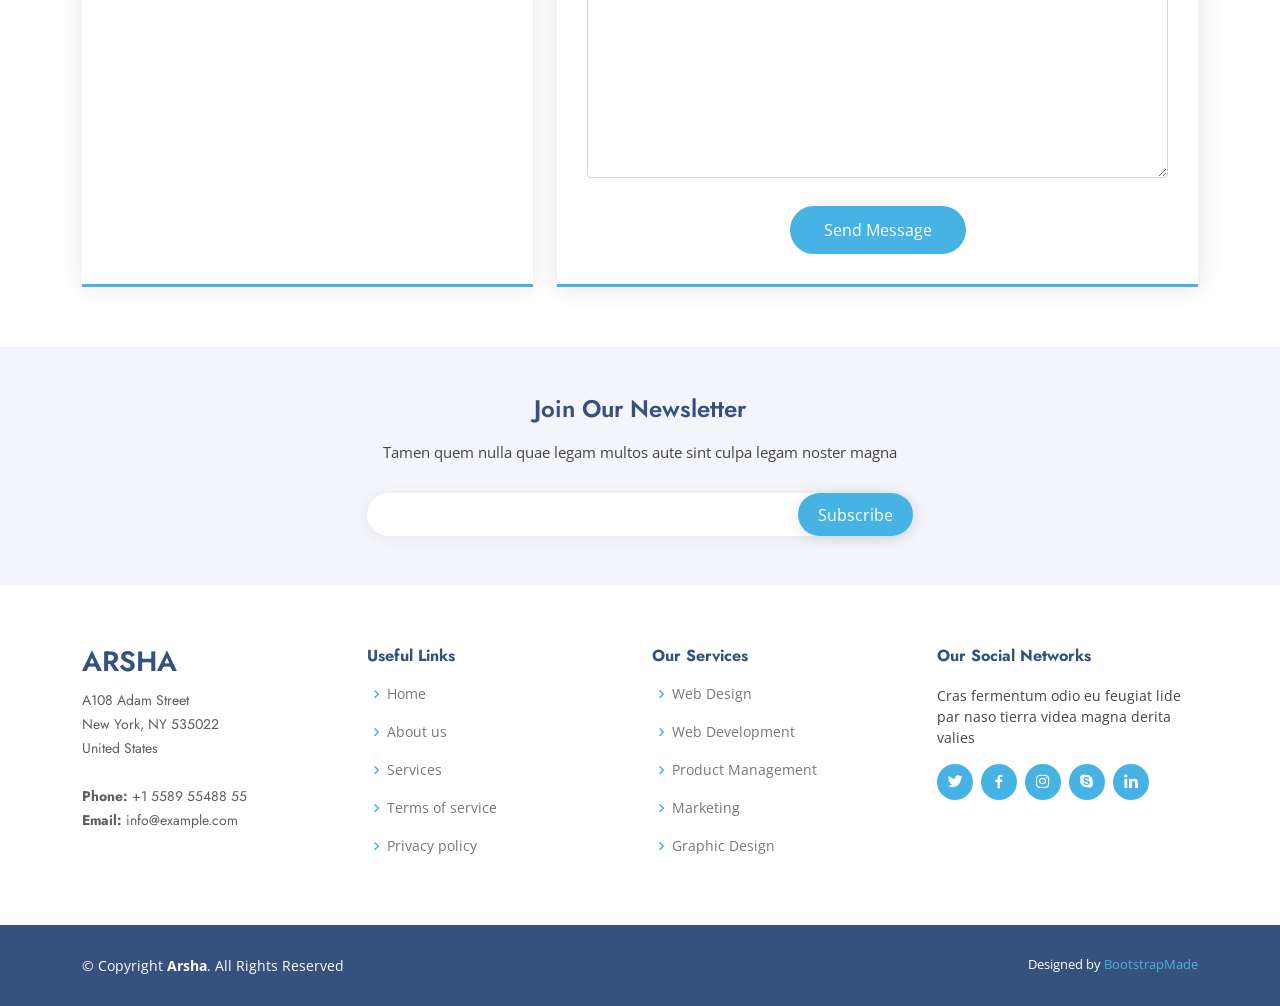
==== commit 0db123a6: "Merge pull request #2 from hydroe11studios/main Added About Us" ====
--- a/index.html
+++ b/index.html
@@ -32,15 +32,15 @@
             href="assets/vendor/boxicons/css/boxicons.min.css"
             rel="stylesheet"
         />
-        <link
+        <!-- <link
             href="assets/vendor/glightbox/css/glightbox.min.css"
             rel="stylesheet"
-        />
-        <link href="assets/vendor/remixicon/remixicon.css" rel="stylesheet" />
+        /> -->
+        <!-- <link href="assets/vendor/remixicon/remixicon.css" rel="stylesheet" />
         <link
             href="assets/vendor/swiper/swiper-bundle.min.css"
             rel="stylesheet"
-        />
+        /> -->
 
         <!-- Template Main CSS File -->
         <link href="assets/css/style.css" rel="stylesheet" />
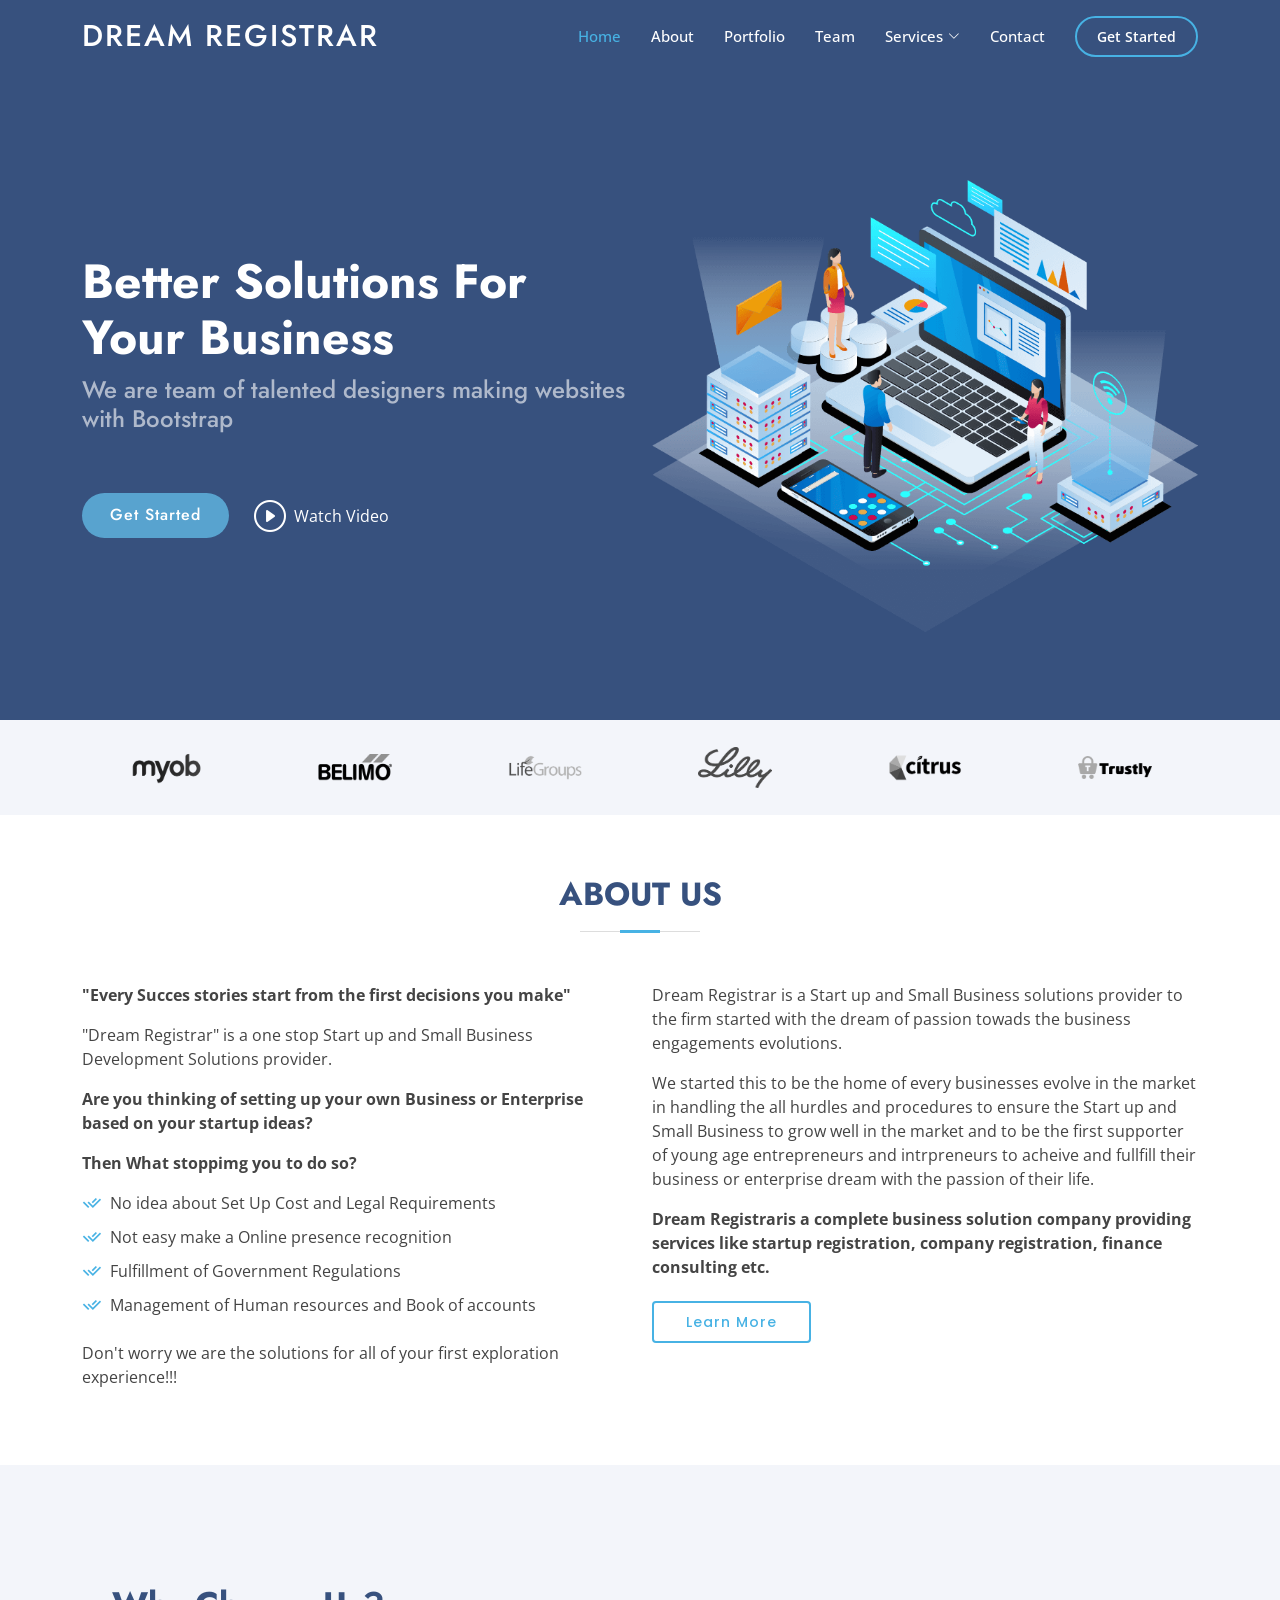
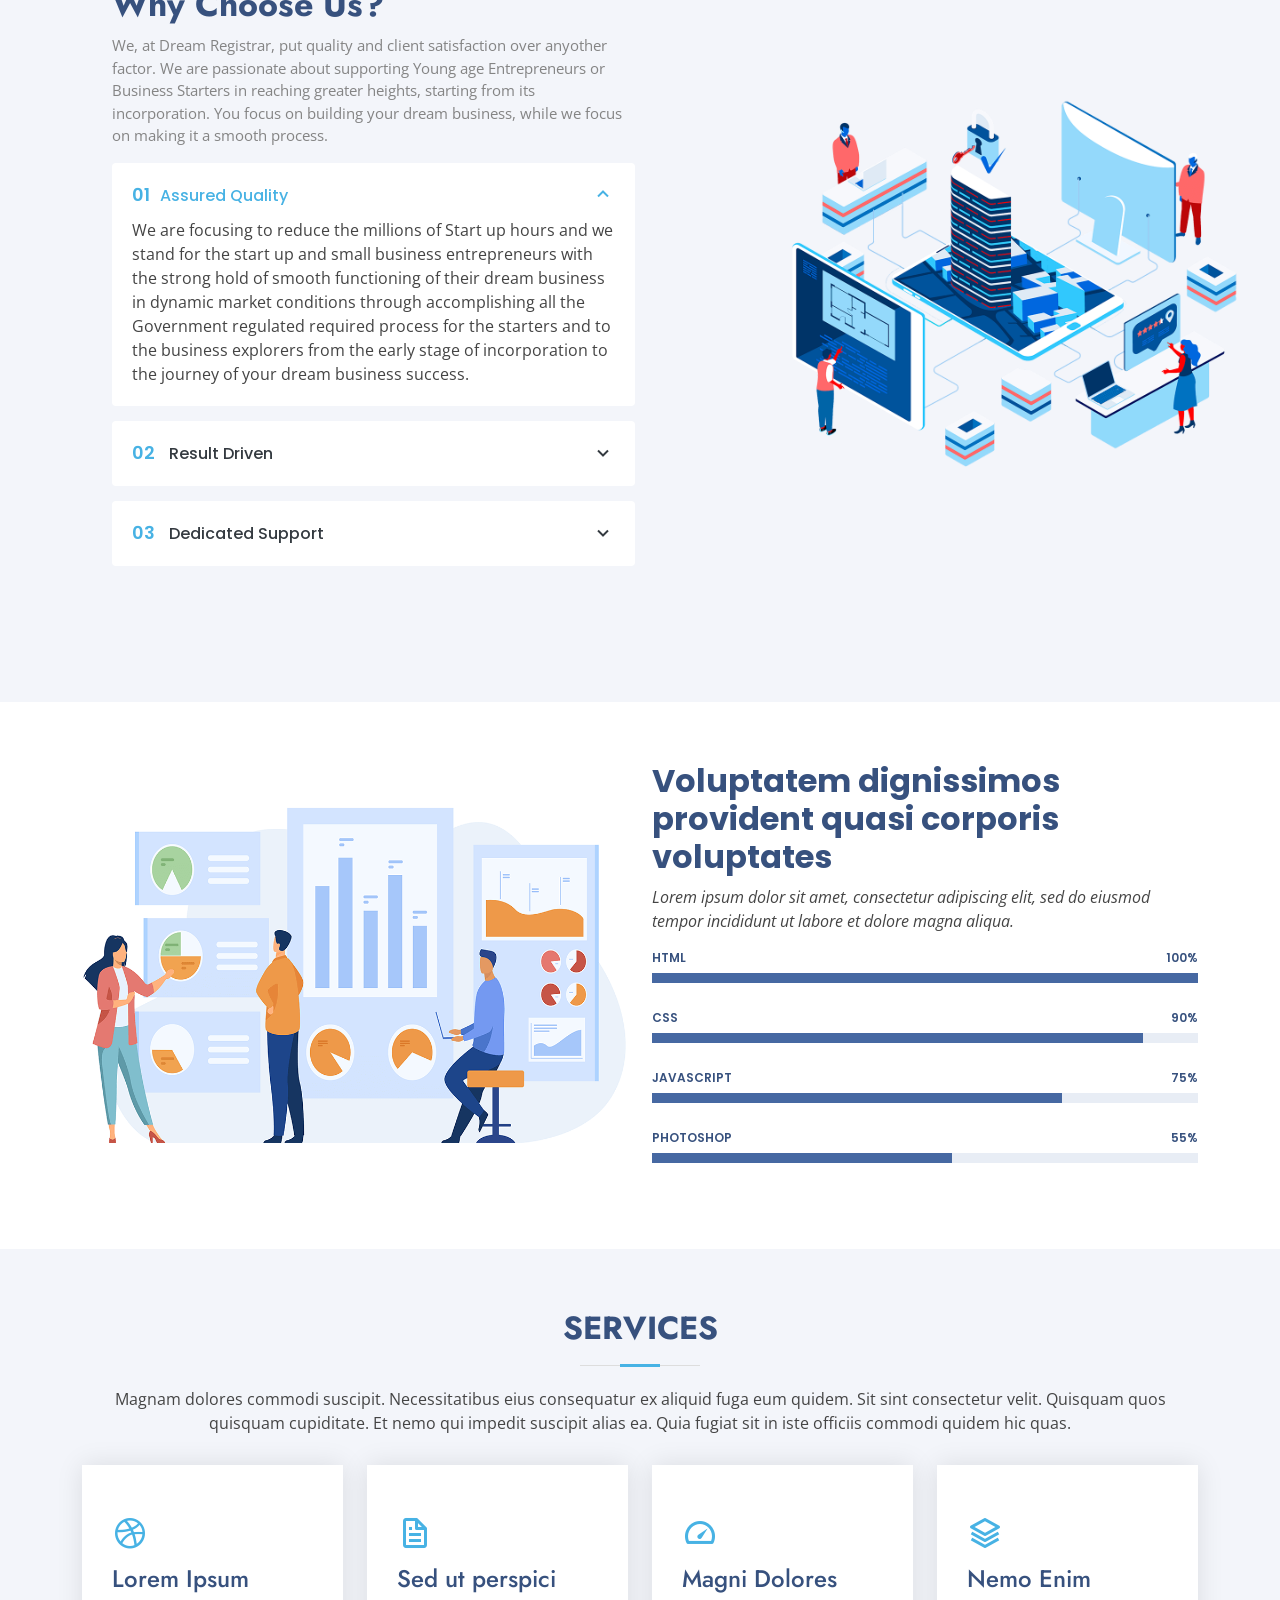
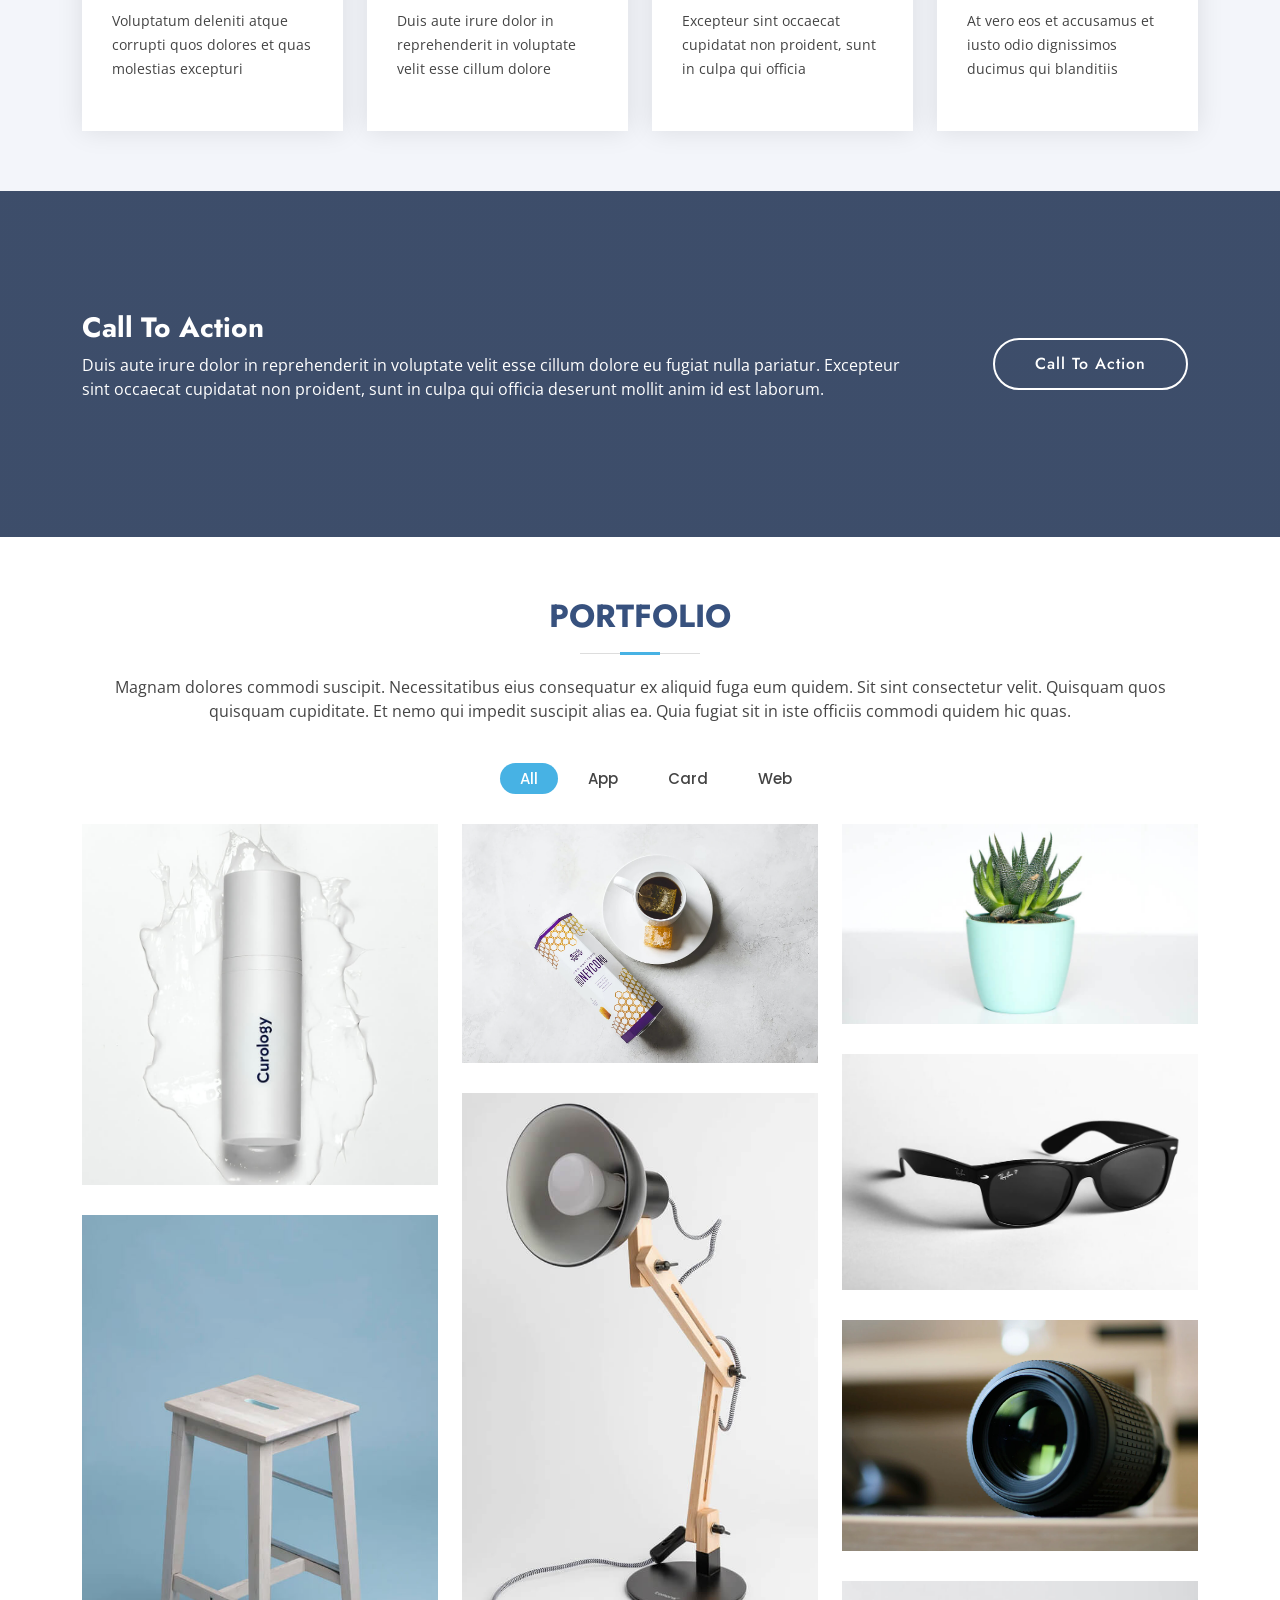
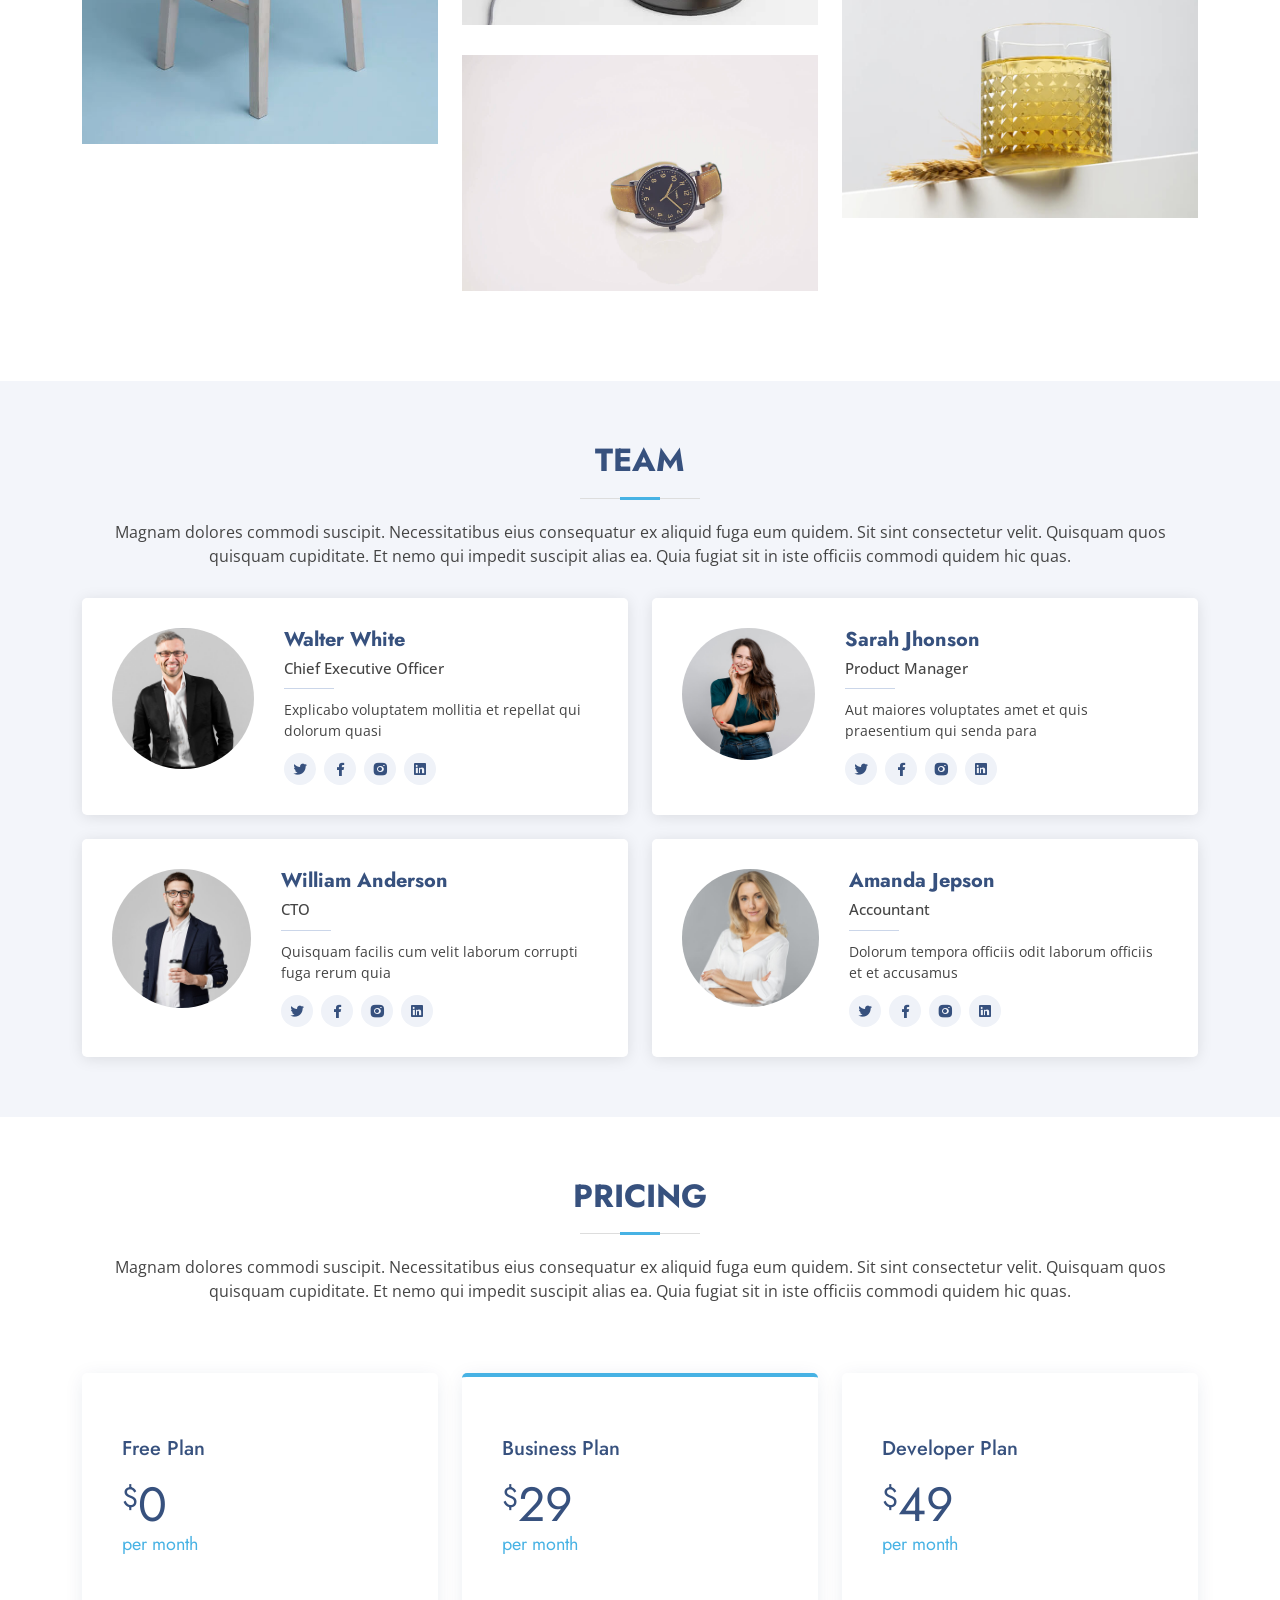
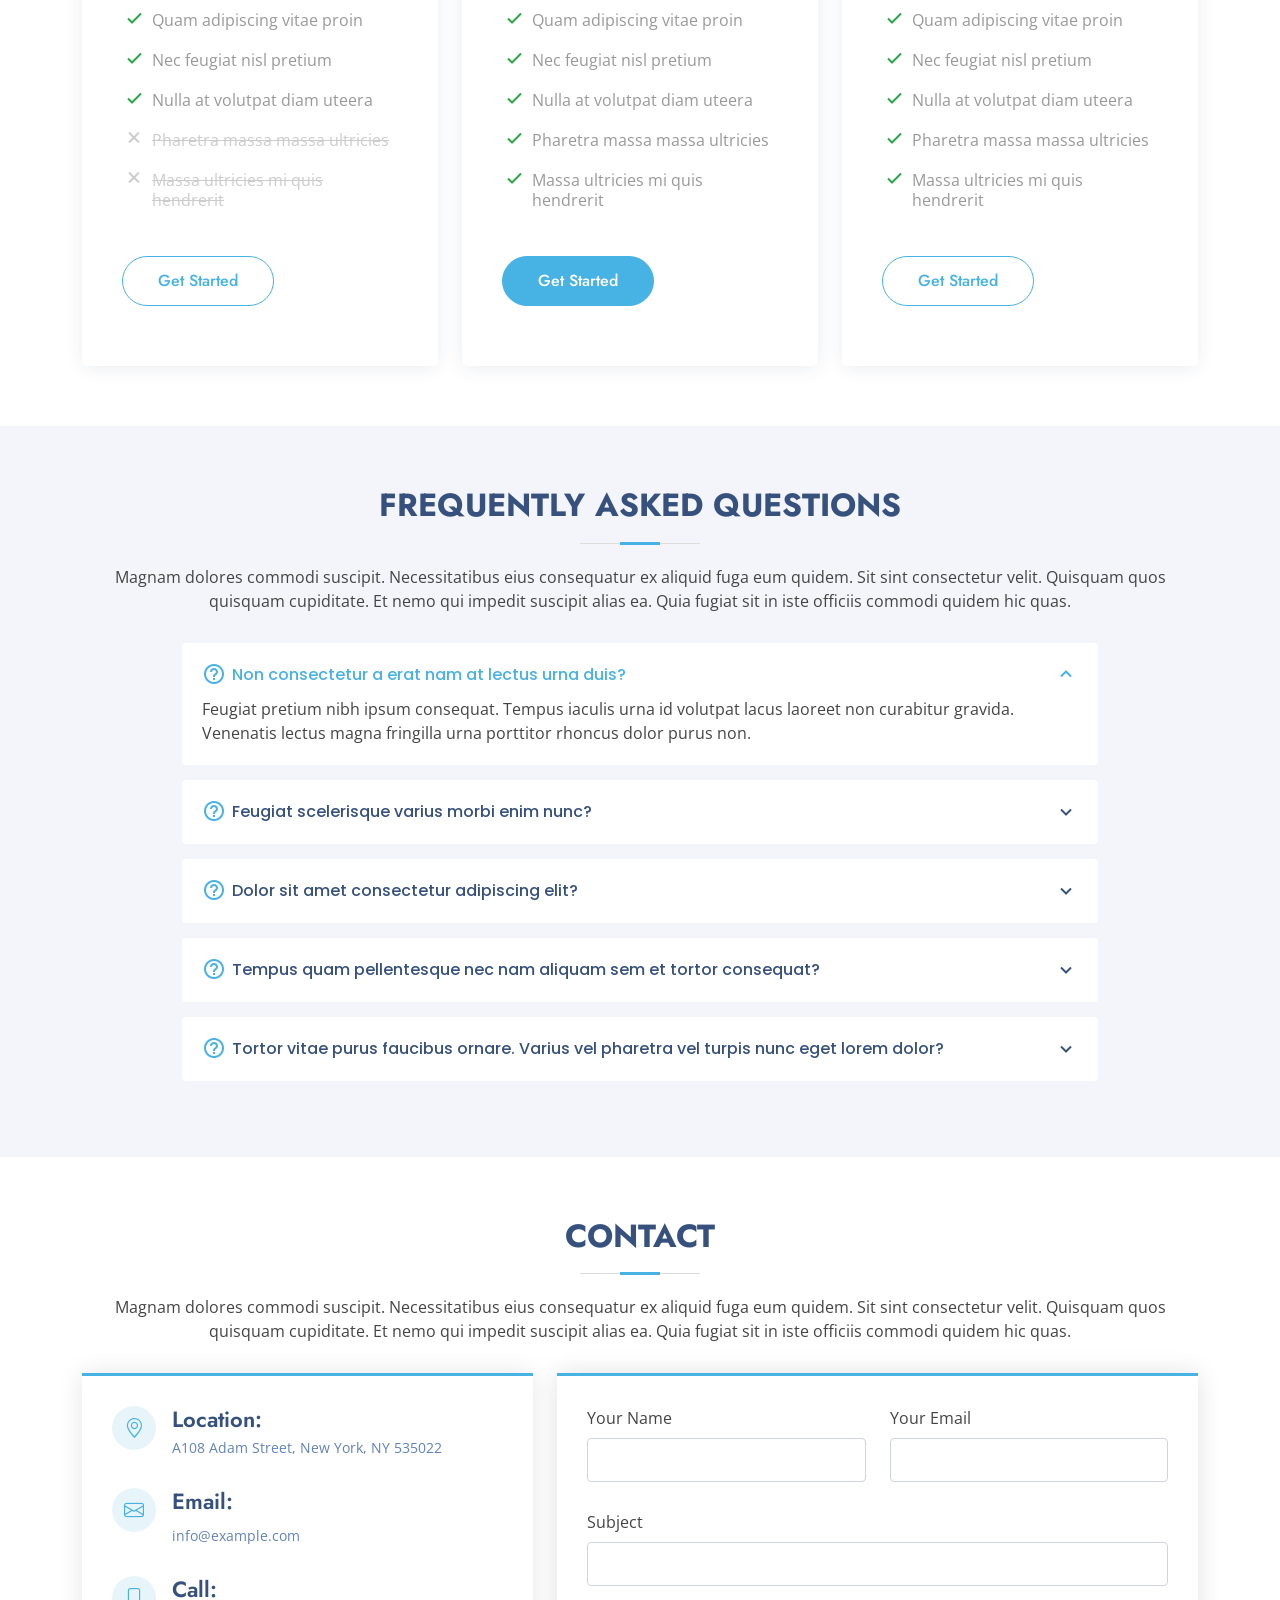
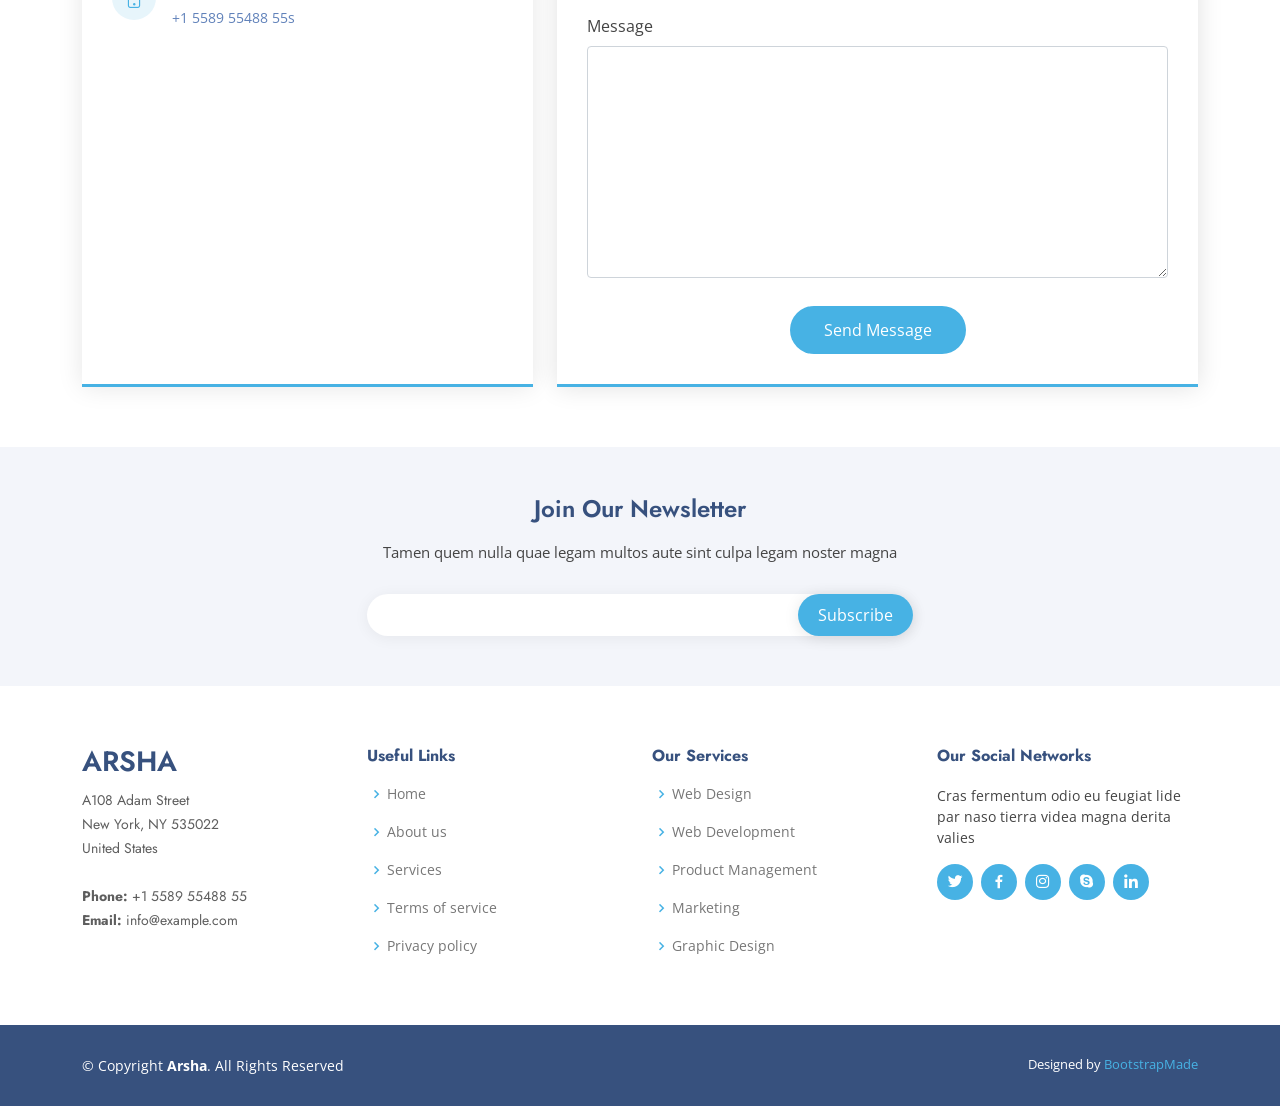
==== commit 5dcc126f: "Why Us Section" ====
--- a/index.html
+++ b/index.html
@@ -32,15 +32,15 @@
             href="assets/vendor/boxicons/css/boxicons.min.css"
             rel="stylesheet"
         />
-        <!-- <link
+        <link
             href="assets/vendor/glightbox/css/glightbox.min.css"
             rel="stylesheet"
-        /> -->
-        <!-- <link href="assets/vendor/remixicon/remixicon.css" rel="stylesheet" />
+        />
+        <link href="assets/vendor/remixicon/remixicon.css" rel="stylesheet" />
         <link
             href="assets/vendor/swiper/swiper-bundle.min.css"
             rel="stylesheet"
-        /> -->
+        />
 
         <!-- Template Main CSS File -->
         <link href="assets/css/style.css" rel="stylesheet" />
@@ -318,17 +318,16 @@
                         >
                             <div class="content">
                                 <h3>
-                                    Eum ipsam laborum deleniti
-                                    <strong
-                                        >velit pariatur architecto aut
-                                        nihil</strong
-                                    >
+                                    
+                                    <strong>
+                                        Why Choose Us?
+                                </strong>
+                                    
                                 </h3>
                                 <p>
-                                    Lorem ipsum dolor sit amet, consectetur
-                                    adipiscing elit, sed do eiusmod tempor
-                                    incididunt ut labore et dolore magna aliqua.
-                                    Duis aute irure dolor in reprehenderit
+                                    We, at Dream Registrar, put quality and client satisfaction over anyother factor. We are passionate
+                                     about supporting Young age Entrepreneurs or Business Starters in reaching greater heights, starting from
+                                    its incorporation. You focus on building your dream business, while we focus on making it a smooth process.
                                 </p>
                             </div>
 
@@ -339,8 +338,7 @@
                                             data-bs-toggle="collapse"
                                             class="collapse"
                                             data-bs-target="#accordion-list-1"
-                                            ><span>01</span> Non consectetur a
-                                            erat nam at lectus urna duis?
+                                            ><span>01</span>Assured Quality
                                             <i
                                                 class="bx bx-chevron-down icon-show"
                                             ></i
@@ -354,13 +352,9 @@
                                             data-bs-parent=".accordion-list"
                                         >
                                             <p>
-                                                Feugiat pretium nibh ipsum
-                                                consequat. Tempus iaculis urna
-                                                id volutpat lacus laoreet non
-                                                curabitur gravida. Venenatis
-                                                lectus magna fringilla urna
-                                                porttitor rhoncus dolor purus
-                                                non.
+                                               We are focusing to reduce the millions of Start up hours and we stand for the start up and small business entrepreneurs with the strong hold of smooth 
+                                               functioning of their dream business in dynamic market conditions through accomplishing all the Government regulated required process for the starters and to the  
+                                               business explorers from the early stage of incorporation to the journey of your dream business success. 
                                             </p>
                                         </div>
                                     </li>
@@ -370,8 +364,7 @@
                                             data-bs-toggle="collapse"
                                             data-bs-target="#accordion-list-2"
                                             class="collapsed"
-                                            ><span>02</span> Feugiat scelerisque
-                                            varius morbi enim nunc?
+                                            ><span>02</span> Result Driven
                                             <i
                                                 class="bx bx-chevron-down icon-show"
                                             ></i
@@ -385,16 +378,9 @@
                                             data-bs-parent=".accordion-list"
                                         >
                                             <p>
-                                                Dolor sit amet consectetur
-                                                adipiscing elit pellentesque
-                                                habitant morbi. Id interdum
-                                                velit laoreet id donec ultrices.
-                                                Fringilla phasellus faucibus
-                                                scelerisque eleifend donec
-                                                pretium. Est pellentesque elit
-                                                ullamcorper dignissim. Mauris
-                                                ultrices eros in cursus turpis
-                                                massa tincidunt dui.
+                                                We always focus on making your Dream Business a smooth process so we enured result driven process and make your business holds 
+                                                stronger position in your relative market. We have a passionate professionals team to ensure a better quality and results for accomplishing
+                                                your Business engagements. 
                                             </p>
                                         </div>
                                     </li>
@@ -404,8 +390,7 @@
                                             data-bs-toggle="collapse"
                                             data-bs-target="#accordion-list-3"
                                             class="collapsed"
-                                            ><span>03</span> Dolor sit amet
-                                            consectetur adipiscing elit?
+                                            ><span>03</span> Dedicated Support
                                             <i
                                                 class="bx bx-chevron-down icon-show"
                                             ></i
@@ -419,17 +404,8 @@
                                             data-bs-parent=".accordion-list"
                                         >
                                             <p>
-                                                Eleifend mi in nulla posuere
-                                                sollicitudin aliquam ultrices
-                                                sagittis orci. Faucibus pulvinar
-                                                elementum integer enim. Sem
-                                                nulla pharetra diam sit amet
-                                                nisl suscipit. Rutrum tellus
-                                                pellentesque eu tincidunt.
-                                                Lectus urna duis convallis
-                                                convallis tellus. Urna molestie
-                                                at elementum eu facilisis sed
-                                                odio morbi quis
+                                                Our Quality Professional Team always engaged in providing better solutions to the Start Ups and Small Business with a A Grade quality of experience. 
+                                                Our professionals are available to you 24/7*365 to keep up our uptime customer experience with best regards.
                                             </p>
                                         </div>
                                     </li>
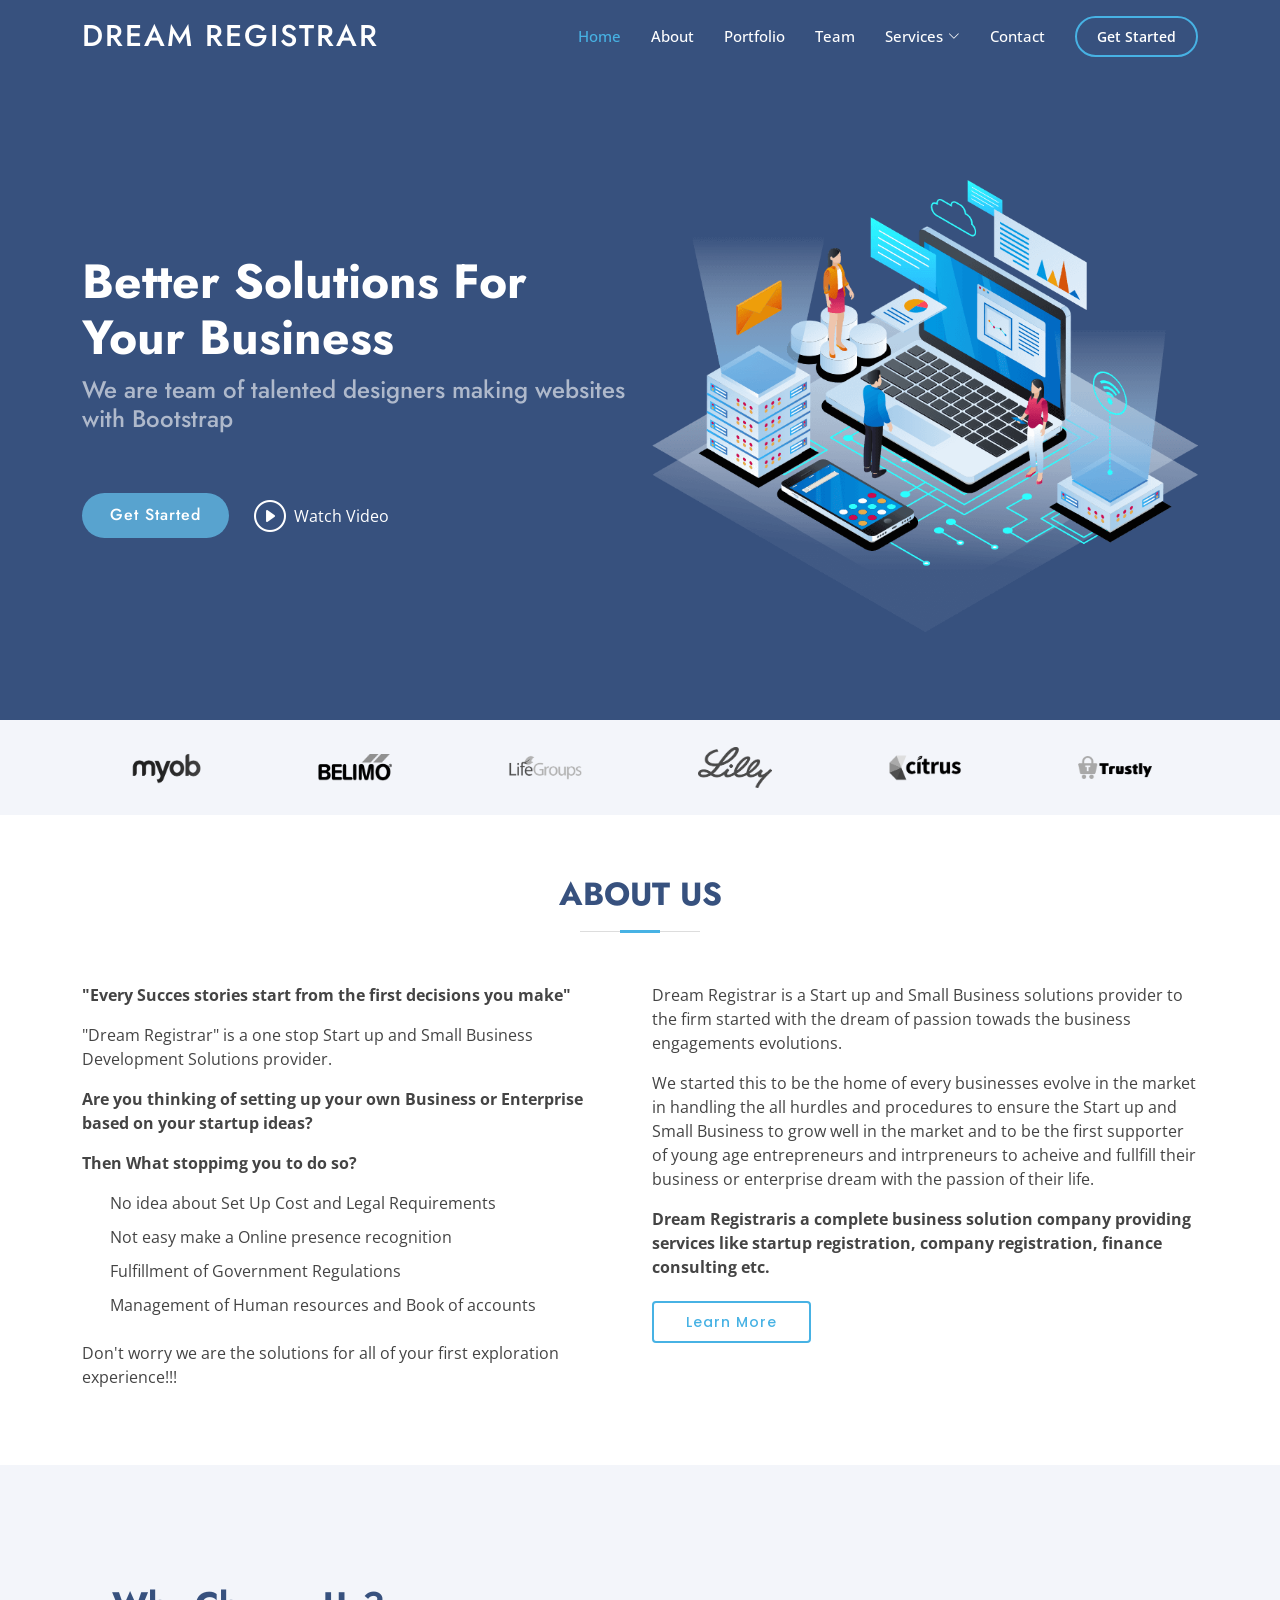
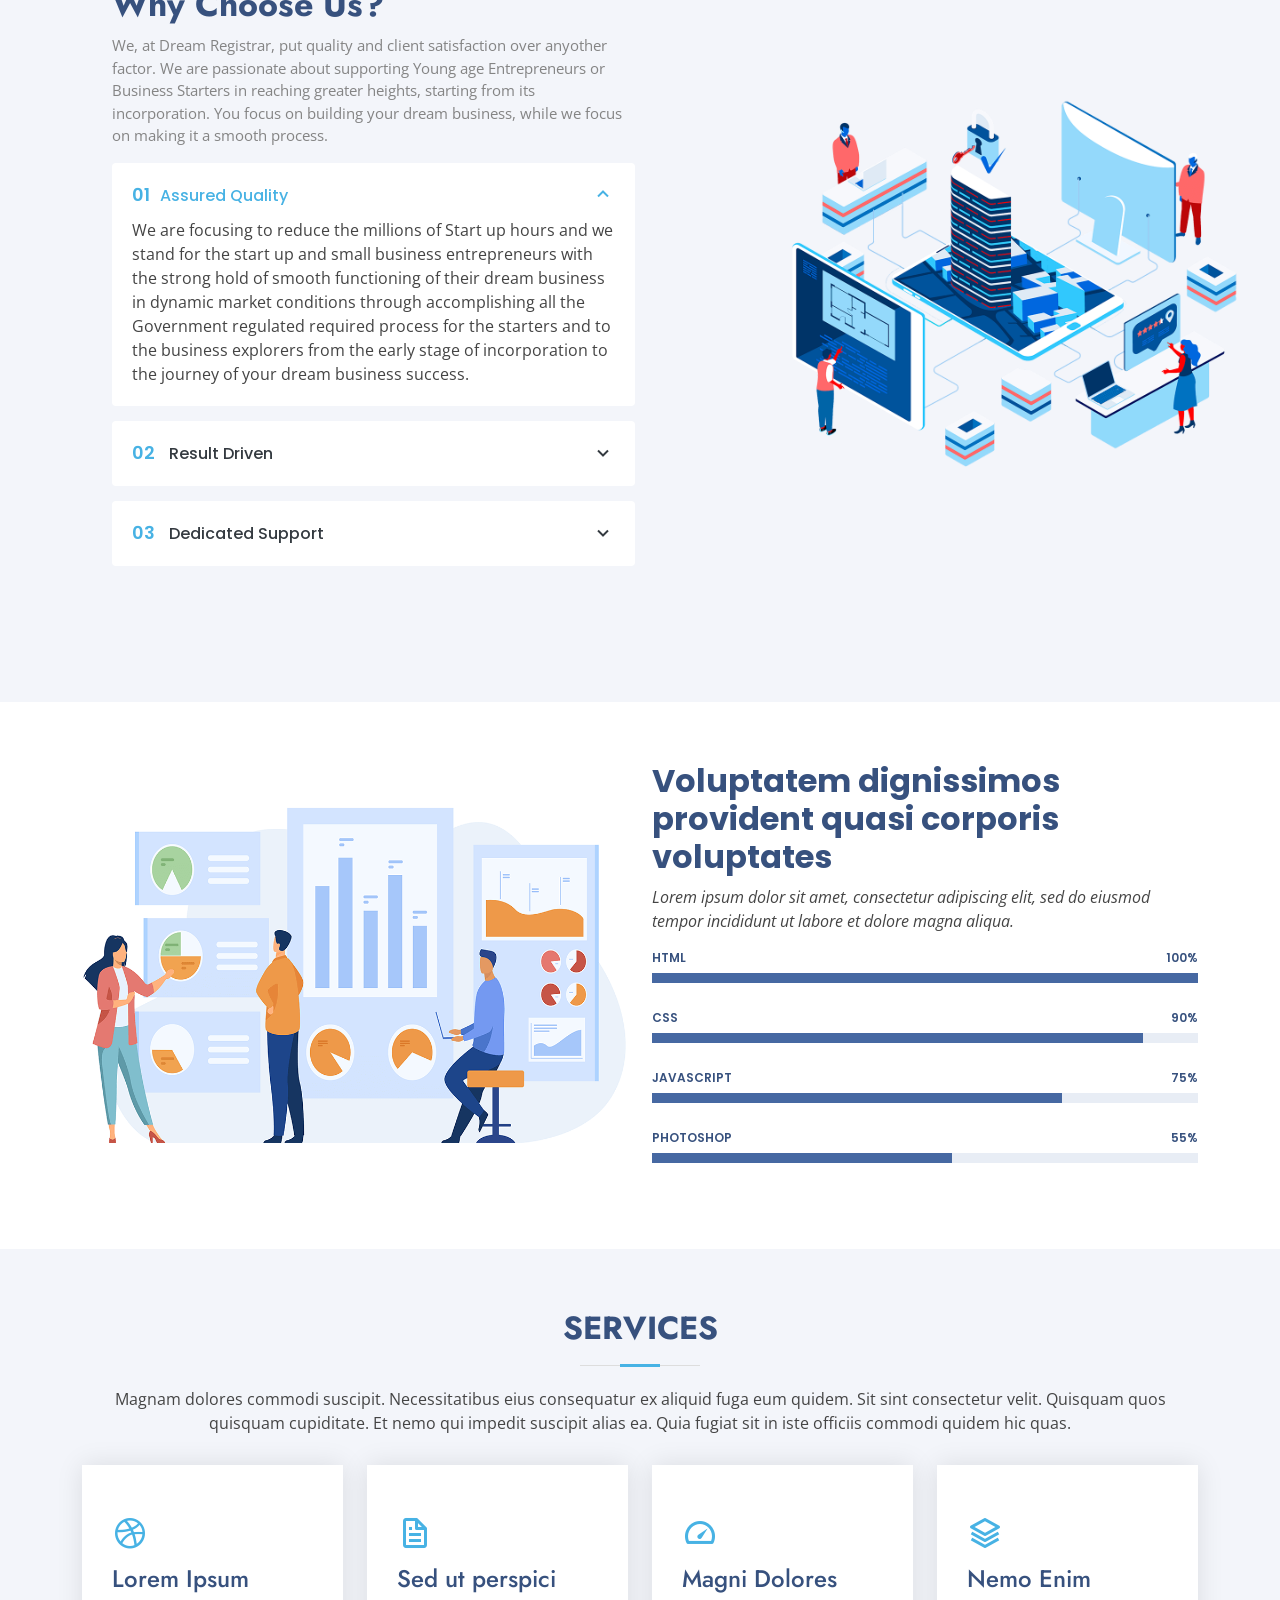
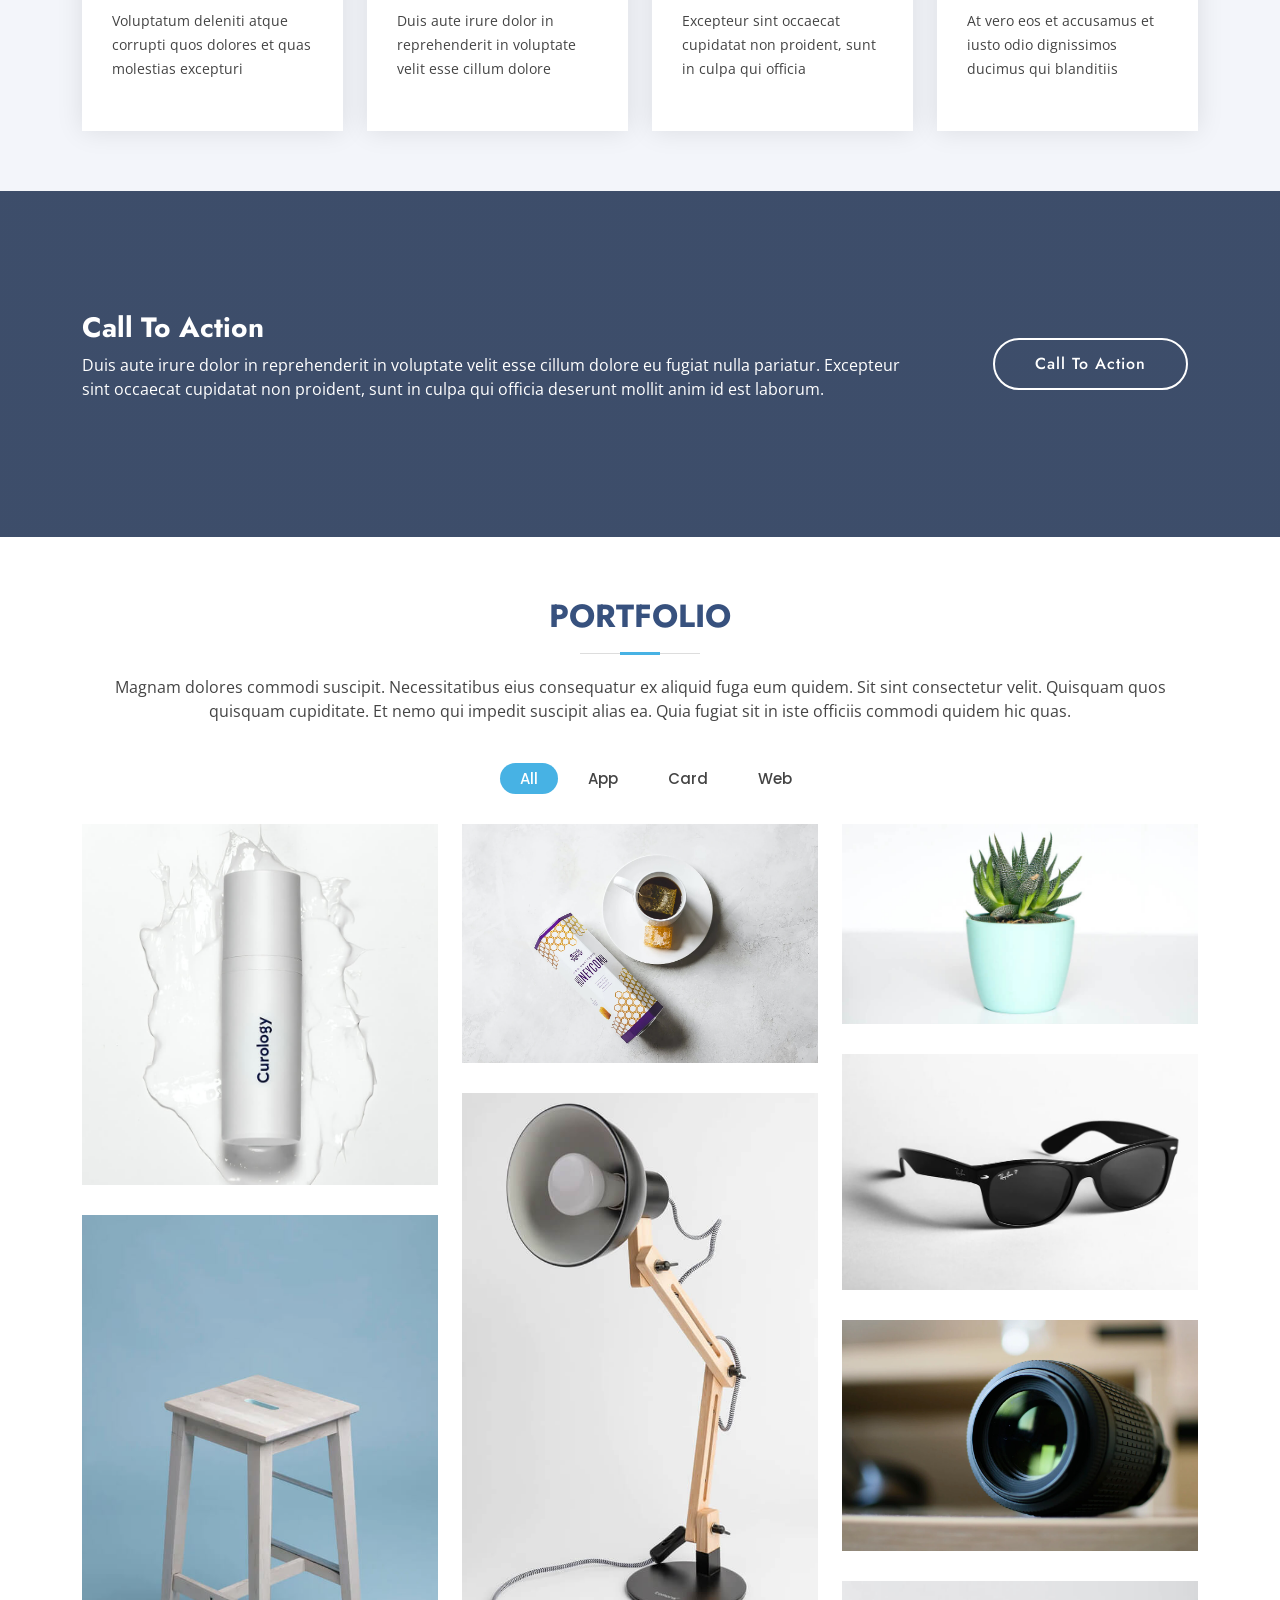
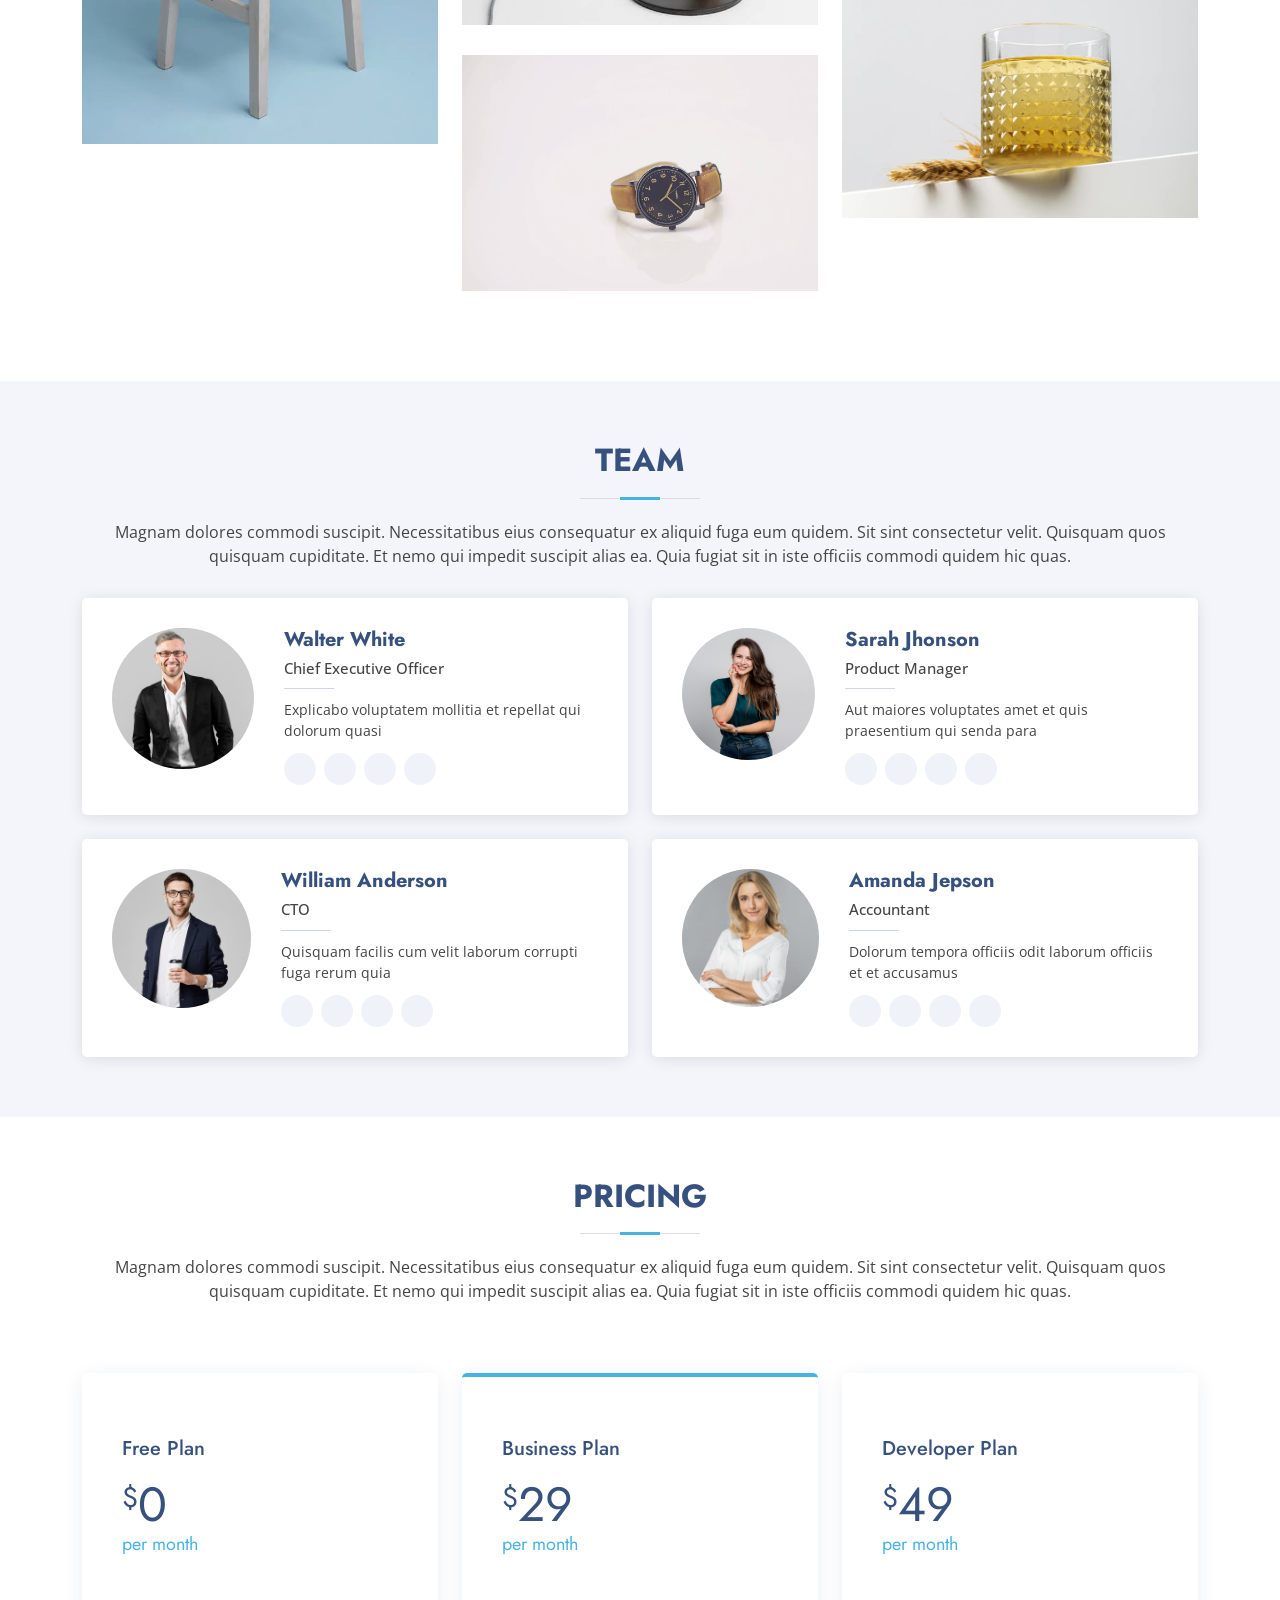
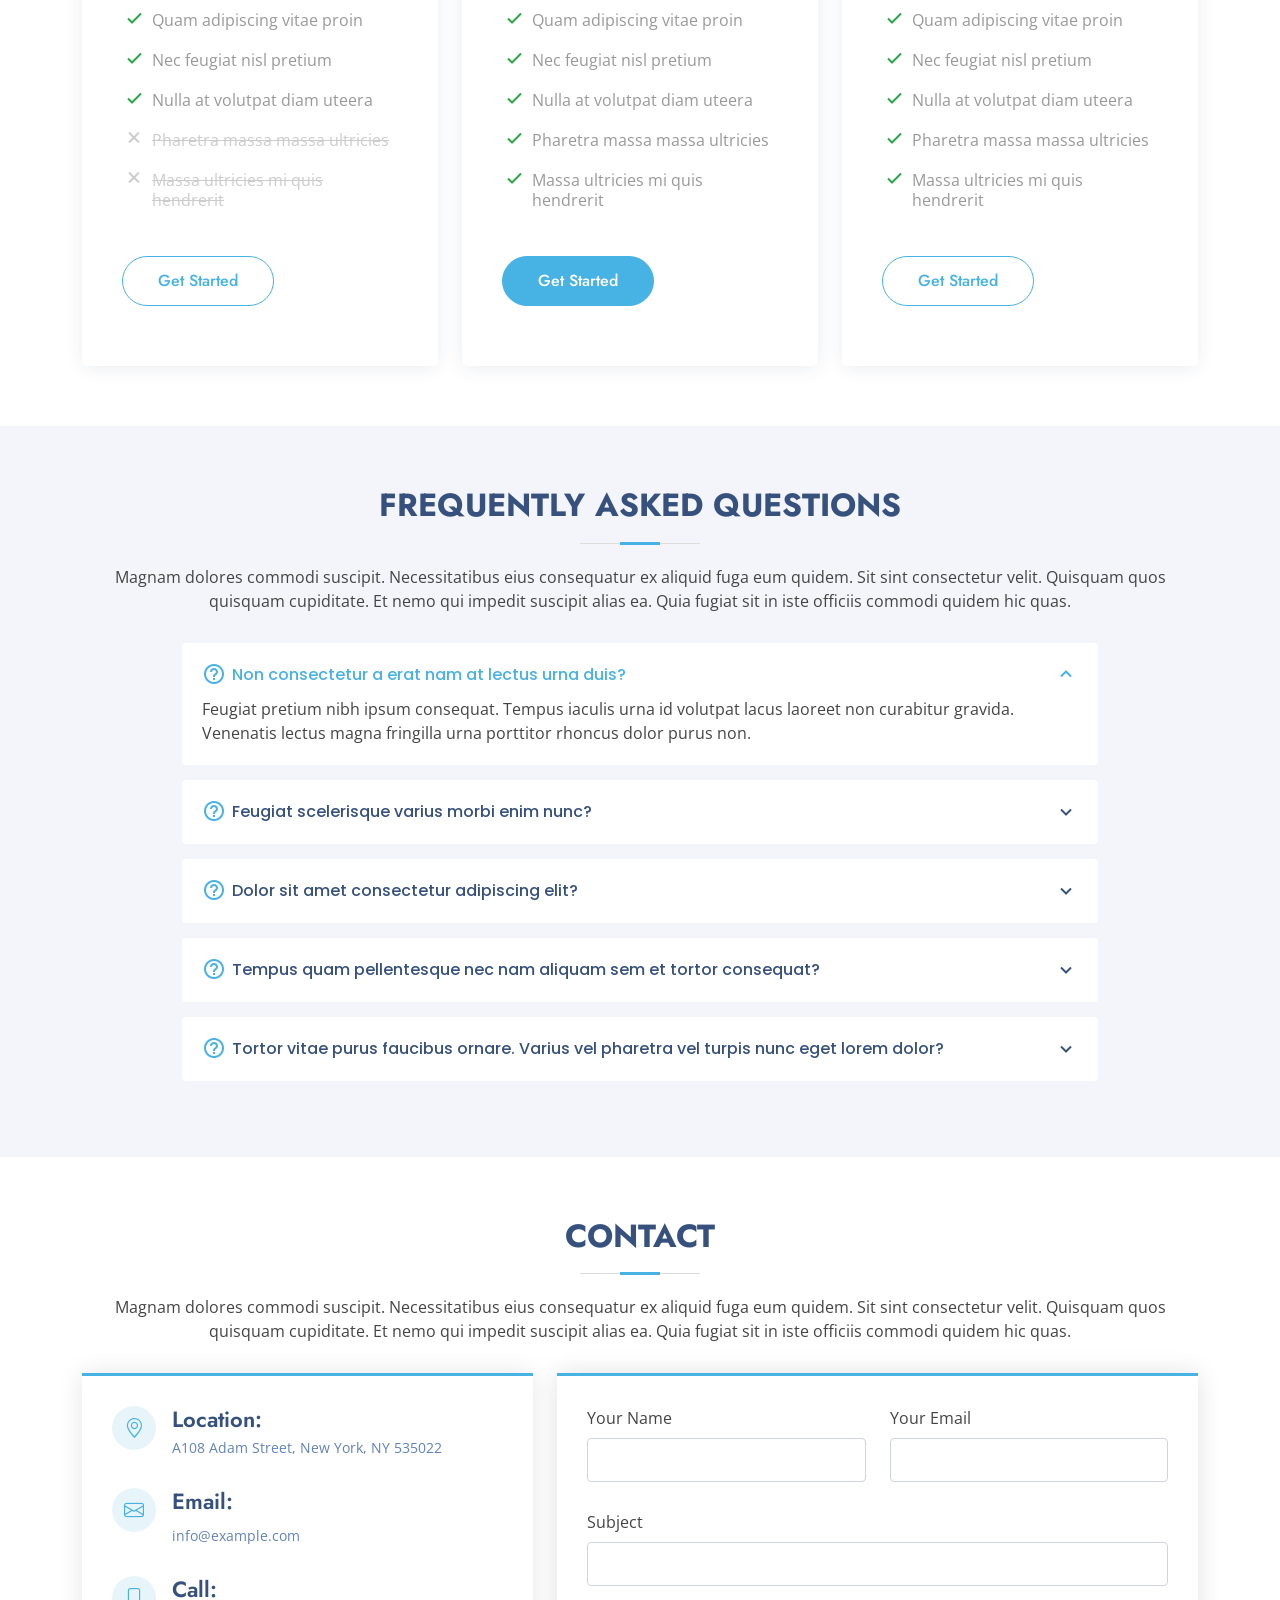
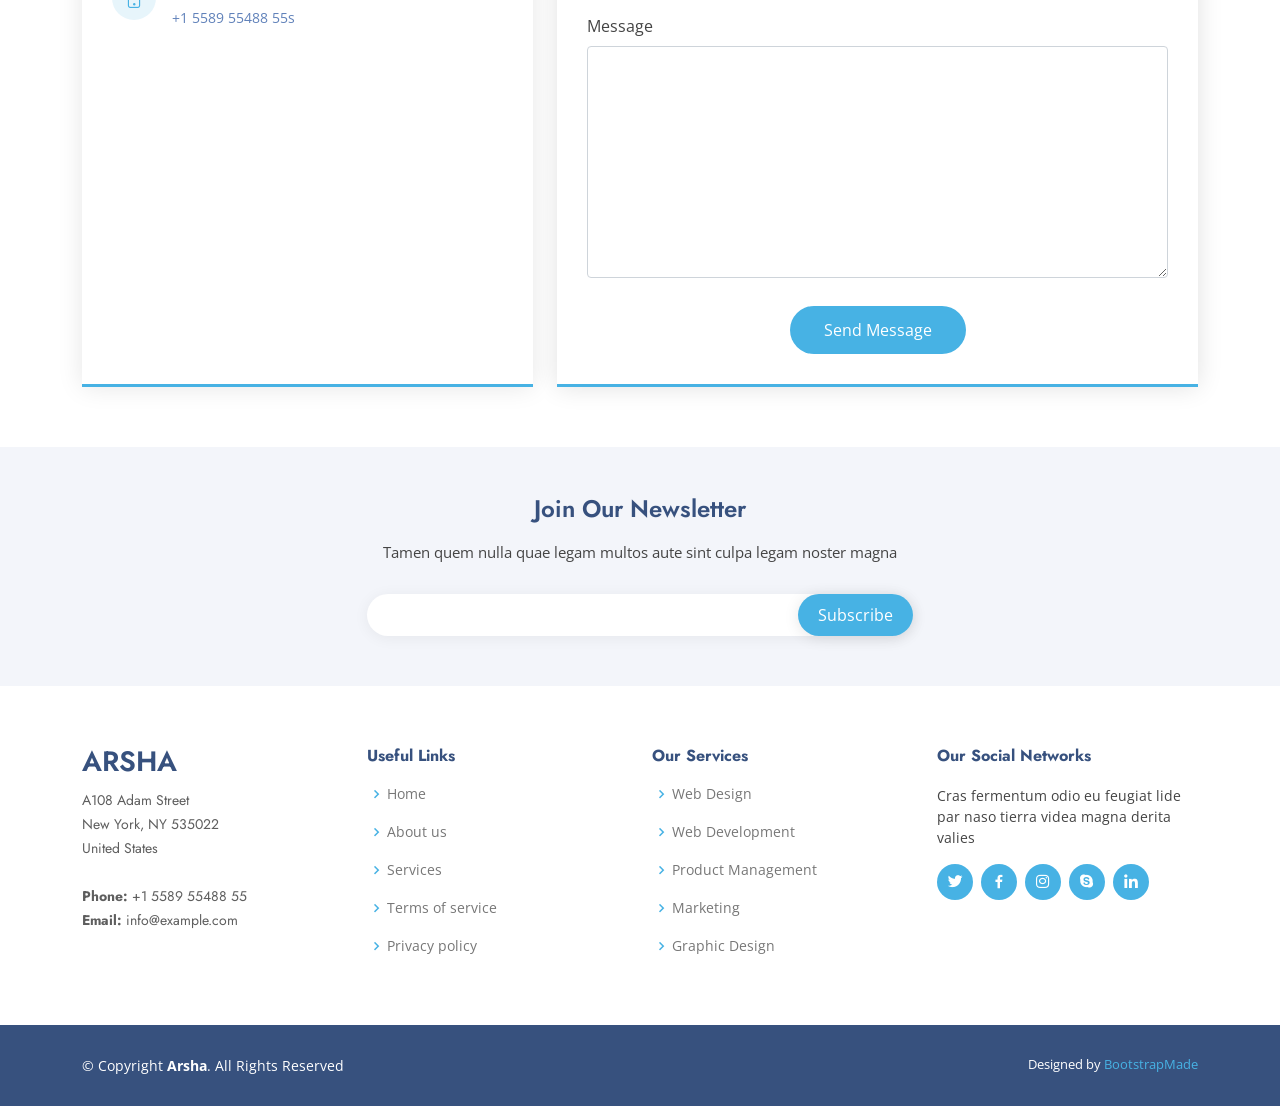
==== commit 64c8bd19: "Merge pull request #3 from hydroe11studios/main Why Us Section" ====
--- a/index.html
+++ b/index.html
@@ -32,15 +32,15 @@
             href="assets/vendor/boxicons/css/boxicons.min.css"
             rel="stylesheet"
         />
-        <link
+        <!-- <link
             href="assets/vendor/glightbox/css/glightbox.min.css"
             rel="stylesheet"
-        />
-        <link href="assets/vendor/remixicon/remixicon.css" rel="stylesheet" />
+        /> -->
+        <!-- <link href="assets/vendor/remixicon/remixicon.css" rel="stylesheet" />
         <link
             href="assets/vendor/swiper/swiper-bundle.min.css"
             rel="stylesheet"
-        />
+        /> -->
 
         <!-- Template Main CSS File -->
         <link href="assets/css/style.css" rel="stylesheet" />
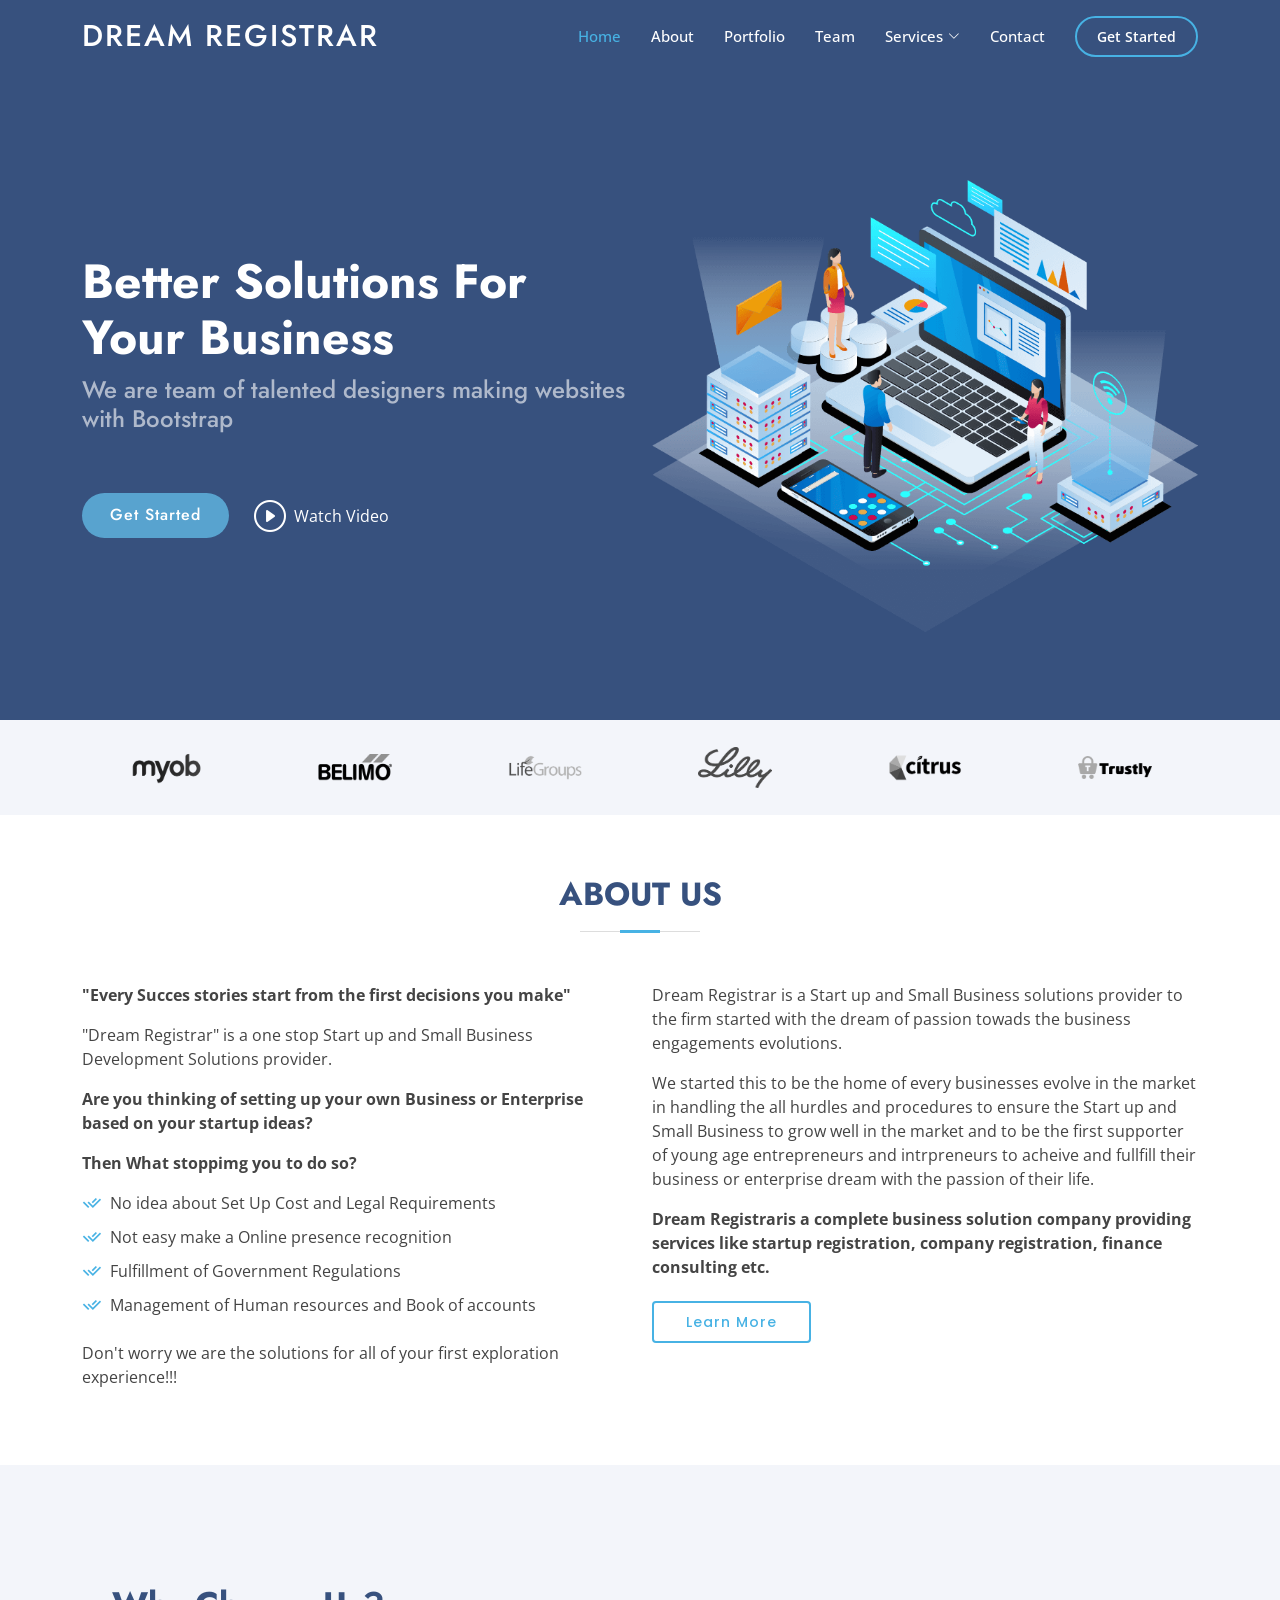
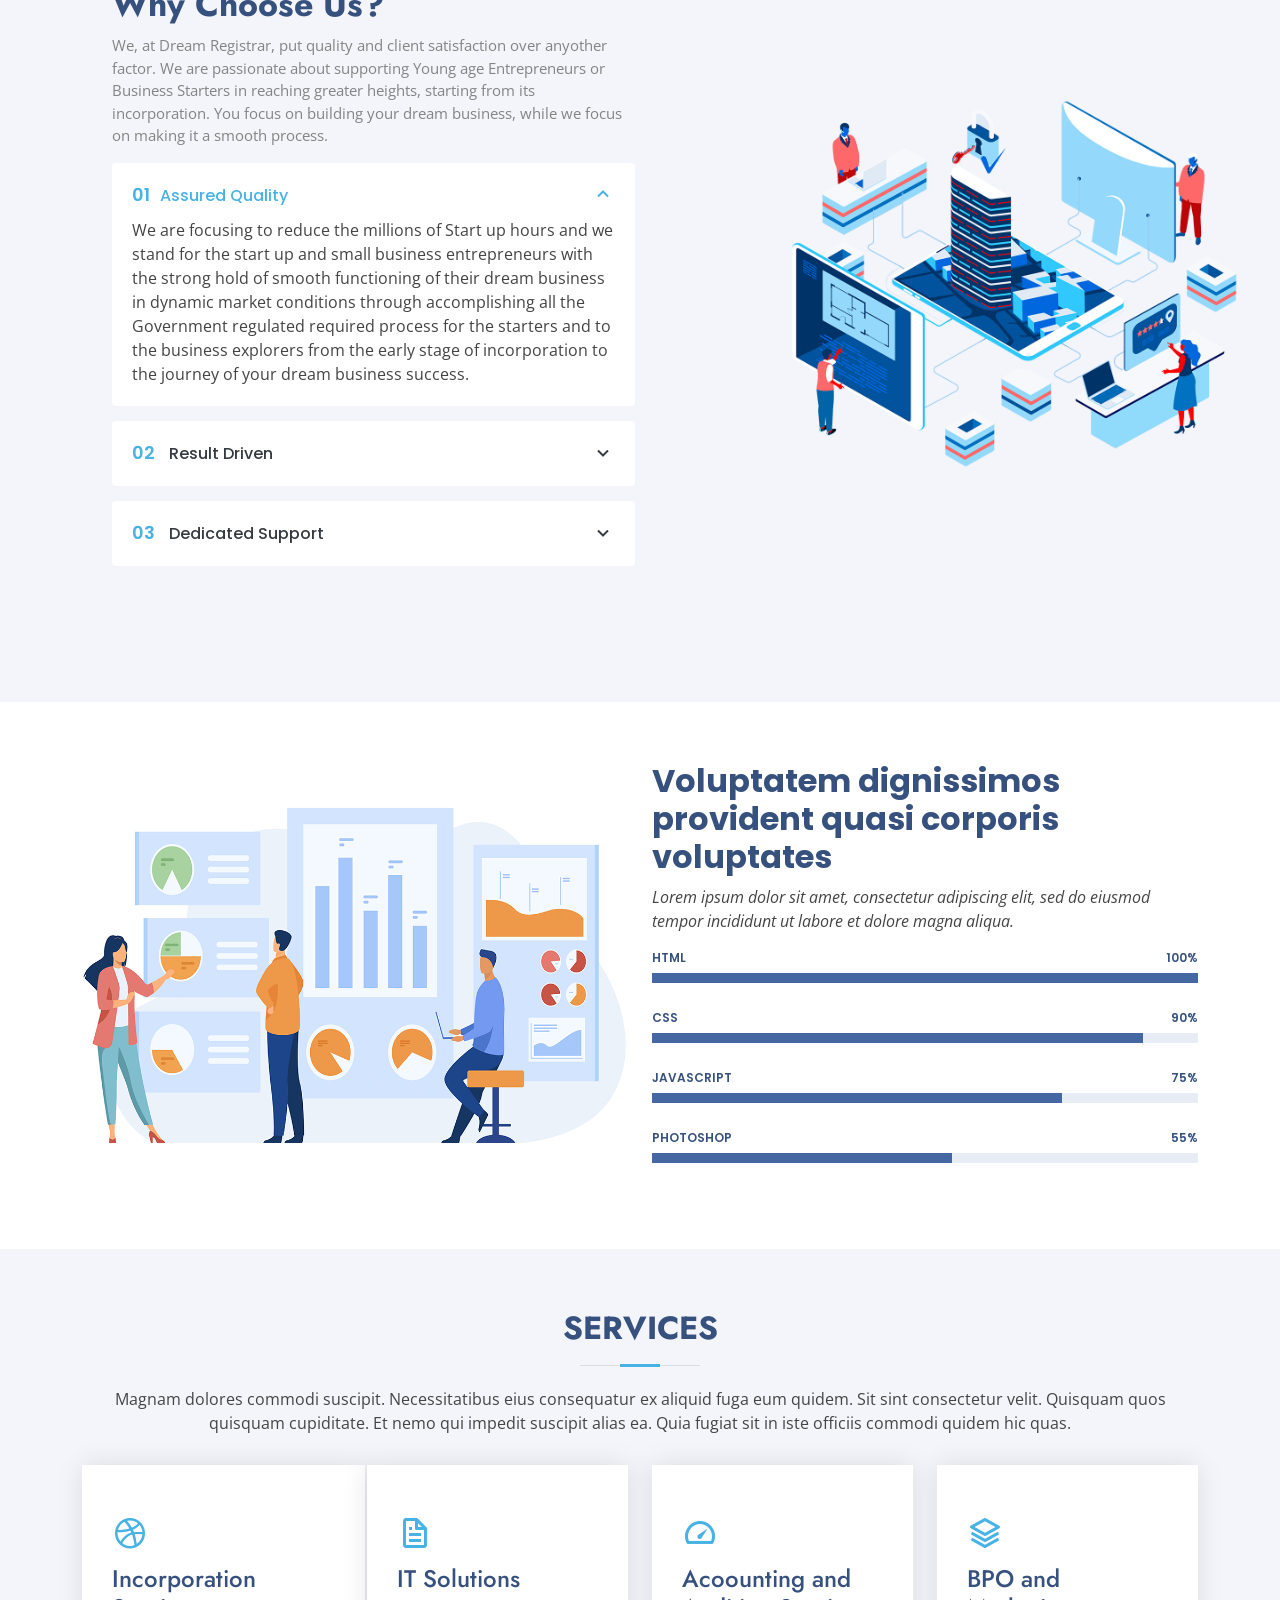
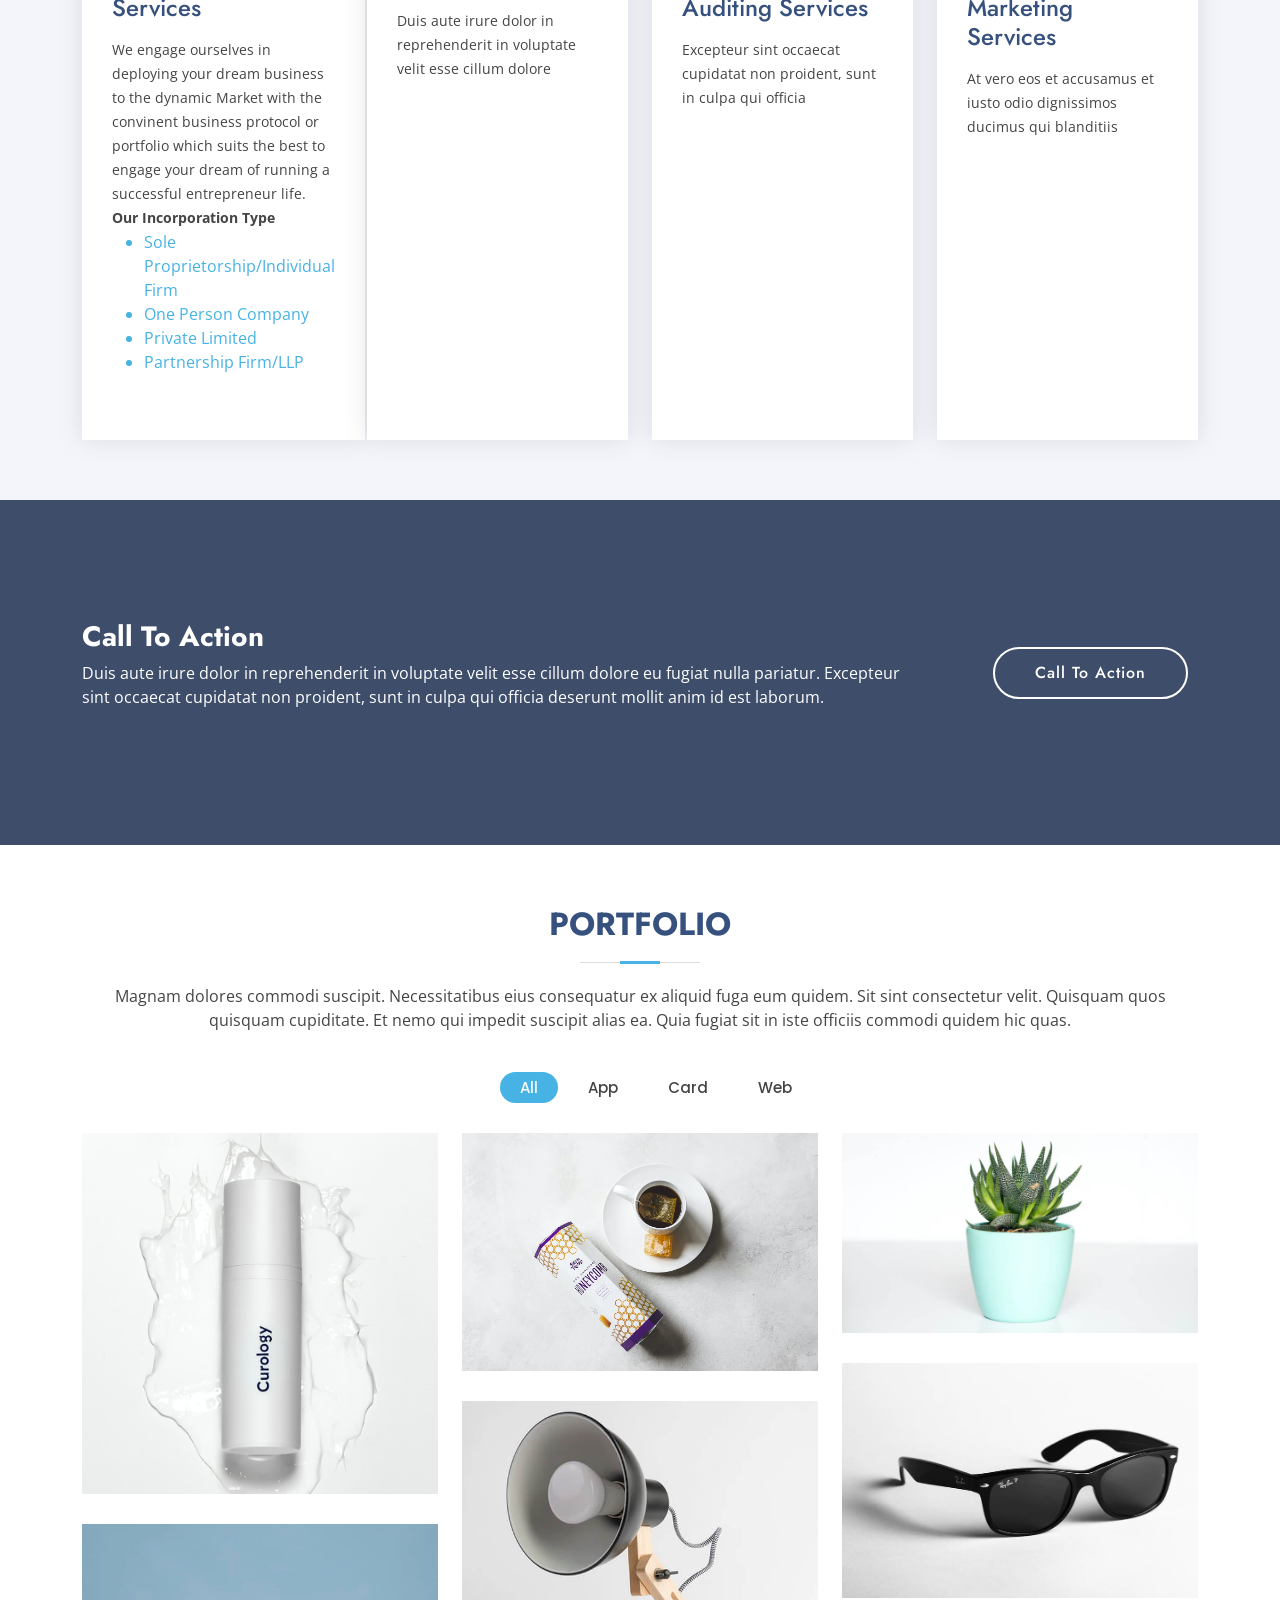
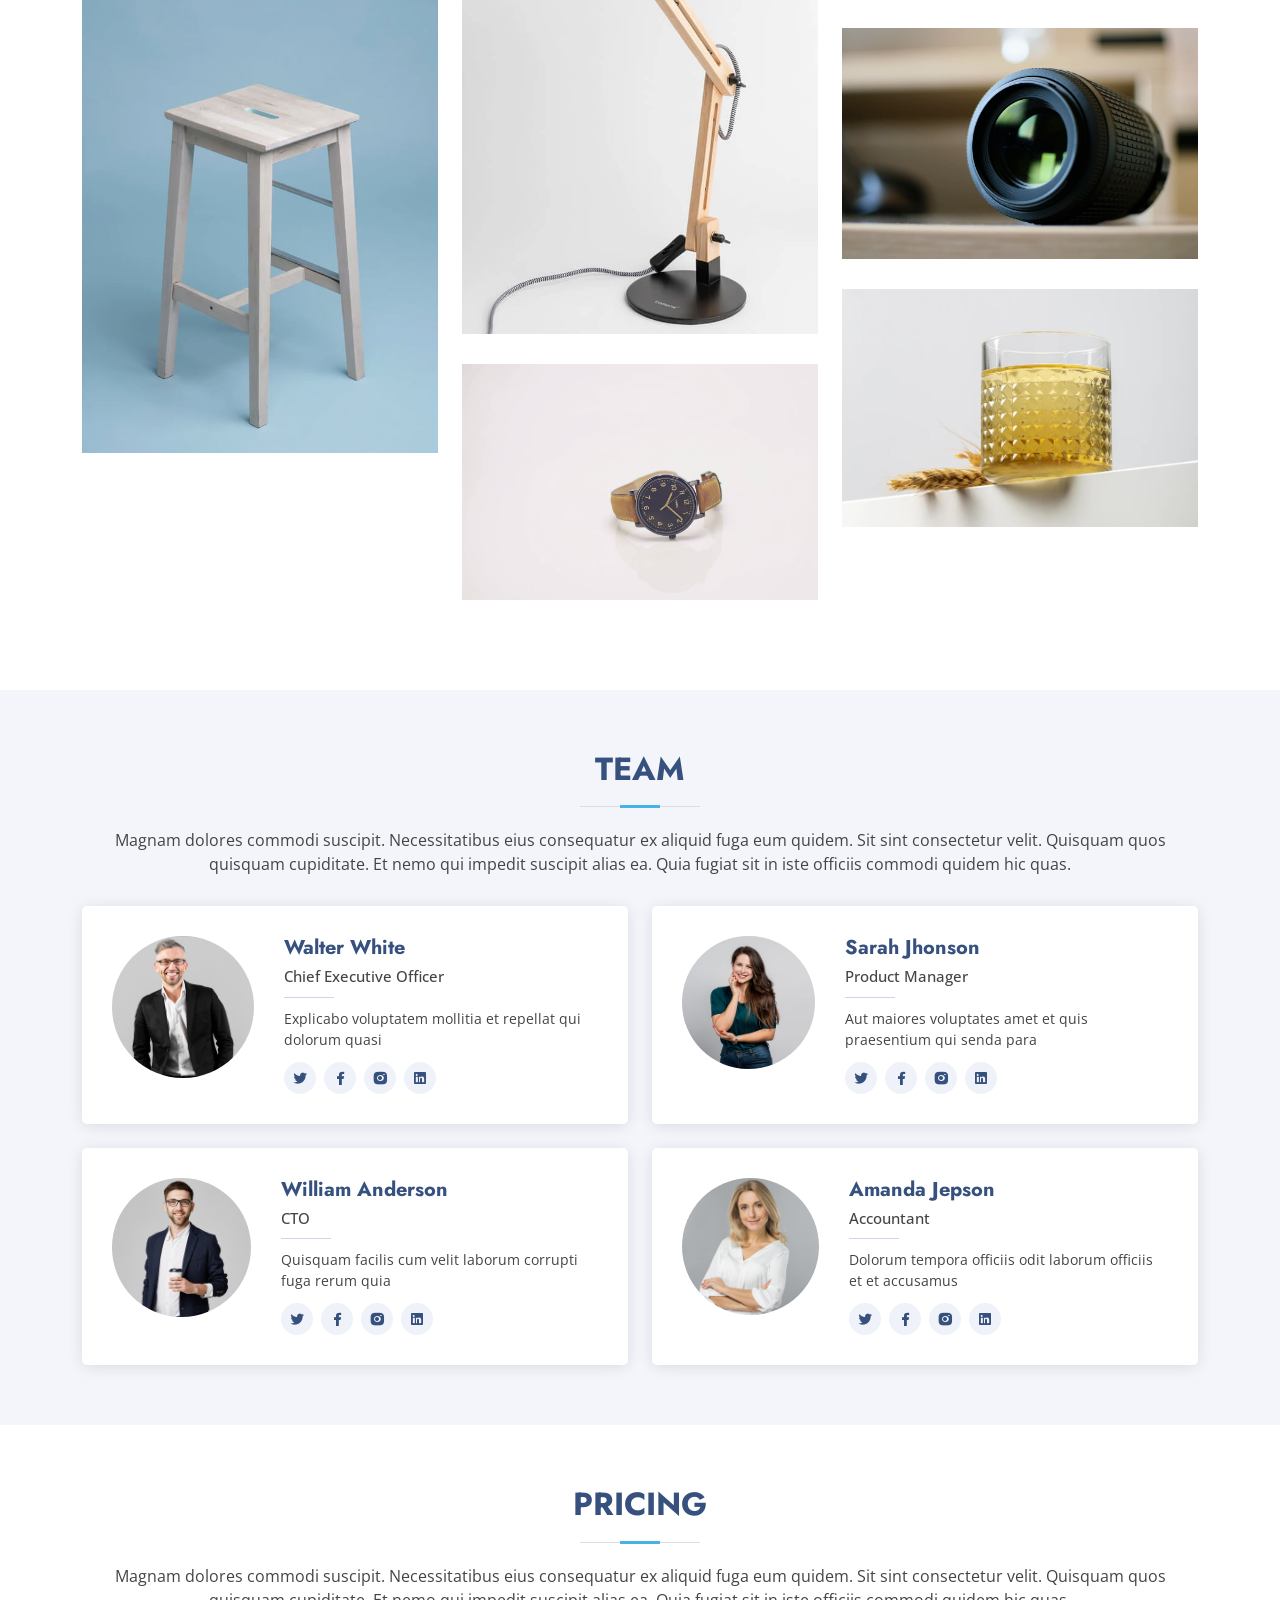
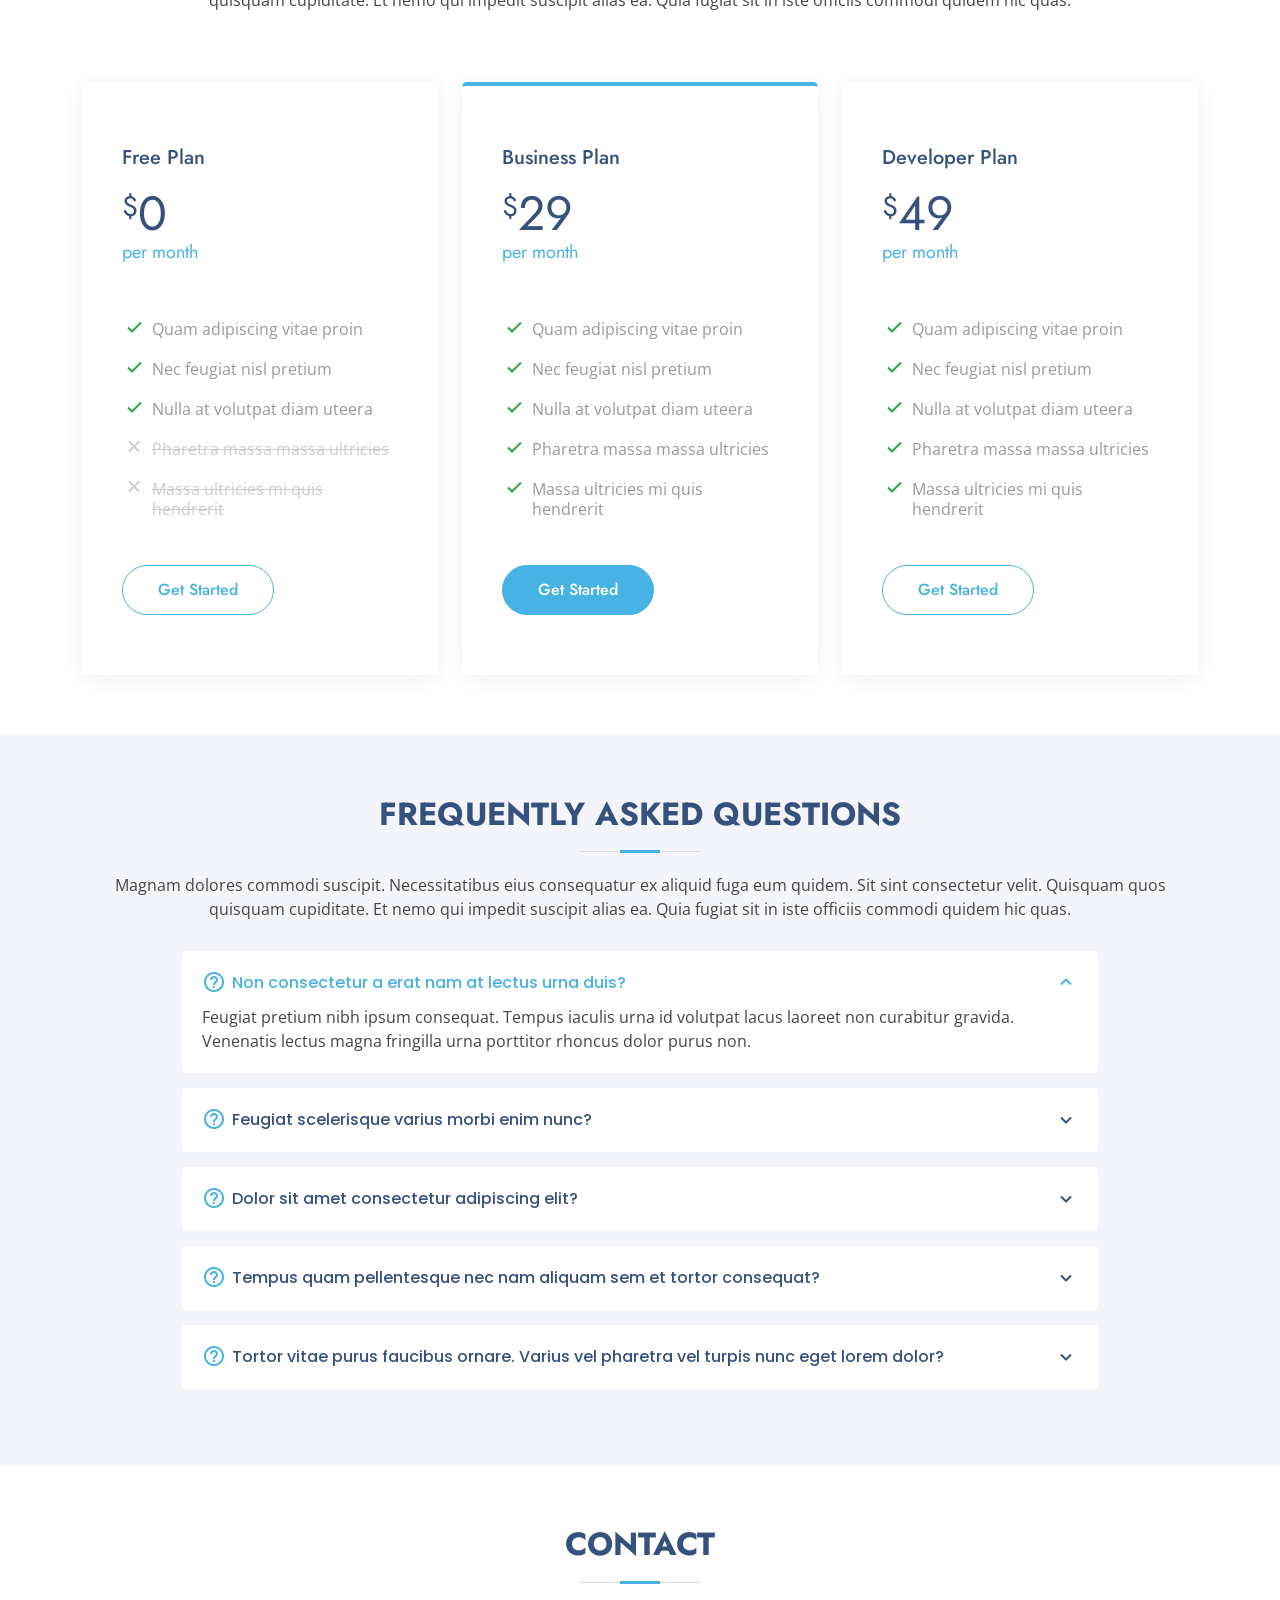
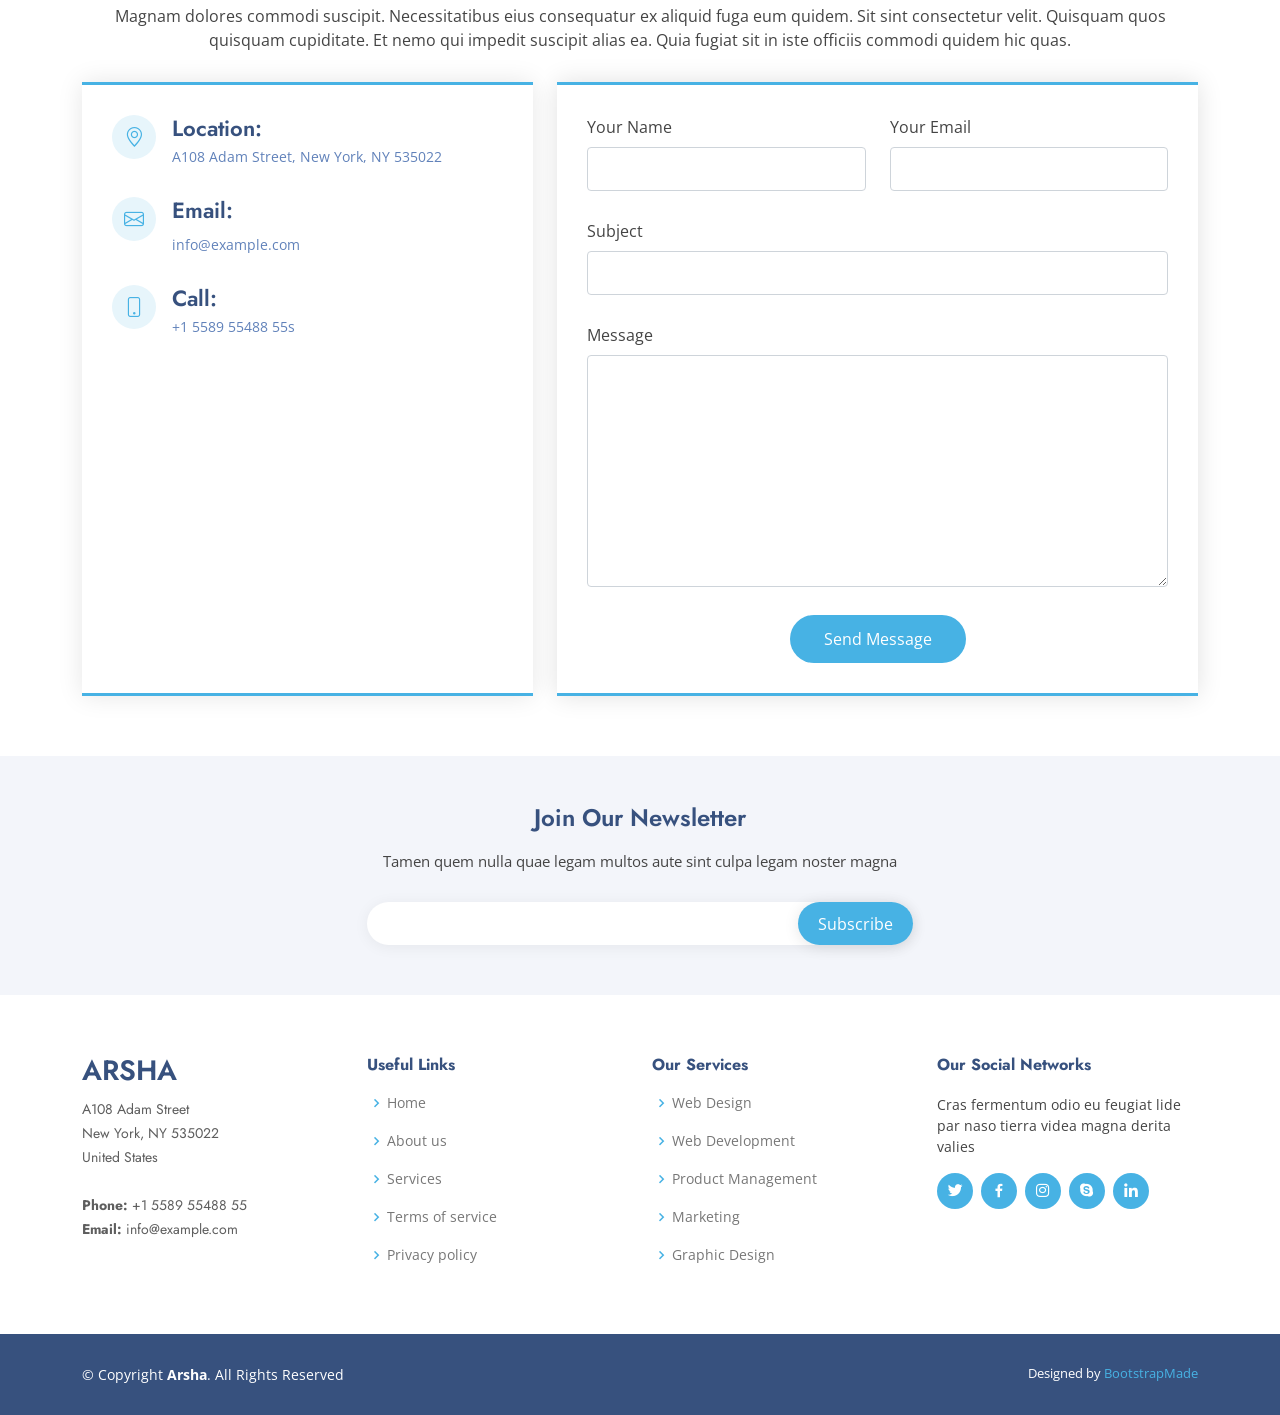
==== commit 8f4844a5: "Services Added" ====
--- a/index.html
+++ b/index.html
@@ -32,15 +32,15 @@
             href="assets/vendor/boxicons/css/boxicons.min.css"
             rel="stylesheet"
         />
-        <!-- <link
+        <link
             href="assets/vendor/glightbox/css/glightbox.min.css"
             rel="stylesheet"
-        /> -->
-        <!-- <link href="assets/vendor/remixicon/remixicon.css" rel="stylesheet" />
+        />
+        <link href="assets/vendor/remixicon/remixicon.css" rel="stylesheet" />
         <link
             href="assets/vendor/swiper/swiper-bundle.min.css"
             rel="stylesheet"
-        /> -->
+        />
 
         <!-- Template Main CSS File -->
         <link href="assets/css/style.css" rel="stylesheet" />
@@ -254,8 +254,8 @@
             </section>
             <!-- End Cliens Section -->
 
-             <!-- ======= About Us Section ======= -->
-             <section id="about" class="about">
+            <!-- ======= About Us Section ======= -->
+            <section id="about" class="about">
                 <div class="container" data-aos="fade-up">
                     <div class="section-title">
                         <h2>About Us</h2>
@@ -550,10 +550,17 @@
                                 <div class="icon">
                                     <i class="bx bxl-dribbble"></i>
                                 </div>
-                                <h4><a href="">Lorem Ipsum</a></h4>
+                                <h4><a href="incorporation.html">Incorporation Services</a></h4>
                                 <p>
-                                    Voluptatum deleniti atque corrupti quos
-                                    dolores et quas molestias excepturi
+                                    We engage ourselves in deploying your dream business to the dynamic Market with the convinent business 
+                                    protocol or portfolio which suits the best to engage your dream of running a successful entrepreneur life. <br>
+                                    <p><b>Our Incorporation Type</b></p>
+                                    <ul>
+                                        <a href="incorporation.html"><li>Sole Proprietorship/Individual Firm</li></a>
+                                        <a href="incorporation.html"><li>One Person Company</li></a>
+                                        <a href="incorporation.html"><li>Private Limited</li></a>
+                                        <a href="incorporation.html"><li>Partnership Firm/LLP</li></a>
+                                    </ul>
                                 </p>
                             </div>
                         </div>
@@ -567,7 +574,7 @@
                                 <div class="icon">
                                     <i class="bx bx-file"></i>
                                 </div>
-                                <h4><a href="">Sed ut perspici</a></h4>
+                                <h4><a href="">IT Solutions</a></h4>
                                 <p>
                                     Duis aute irure dolor in reprehenderit in
                                     voluptate velit esse cillum dolore
@@ -584,7 +591,7 @@
                                 <div class="icon">
                                     <i class="bx bx-tachometer"></i>
                                 </div>
-                                <h4><a href="">Magni Dolores</a></h4>
+                                <h4><a href="">Acoounting and Auditing Services</a></h4>
                                 <p>
                                     Excepteur sint occaecat cupidatat non
                                     proident, sunt in culpa qui officia
@@ -601,7 +608,7 @@
                                 <div class="icon">
                                     <i class="bx bx-layer"></i>
                                 </div>
-                                <h4><a href="">Nemo Enim</a></h4>
+                                <h4><a href="">BPO and Marketing Services</a></h4>
                                 <p>
                                     At vero eos et accusamus et iusto odio
                                     dignissimos ducimus qui blanditiis
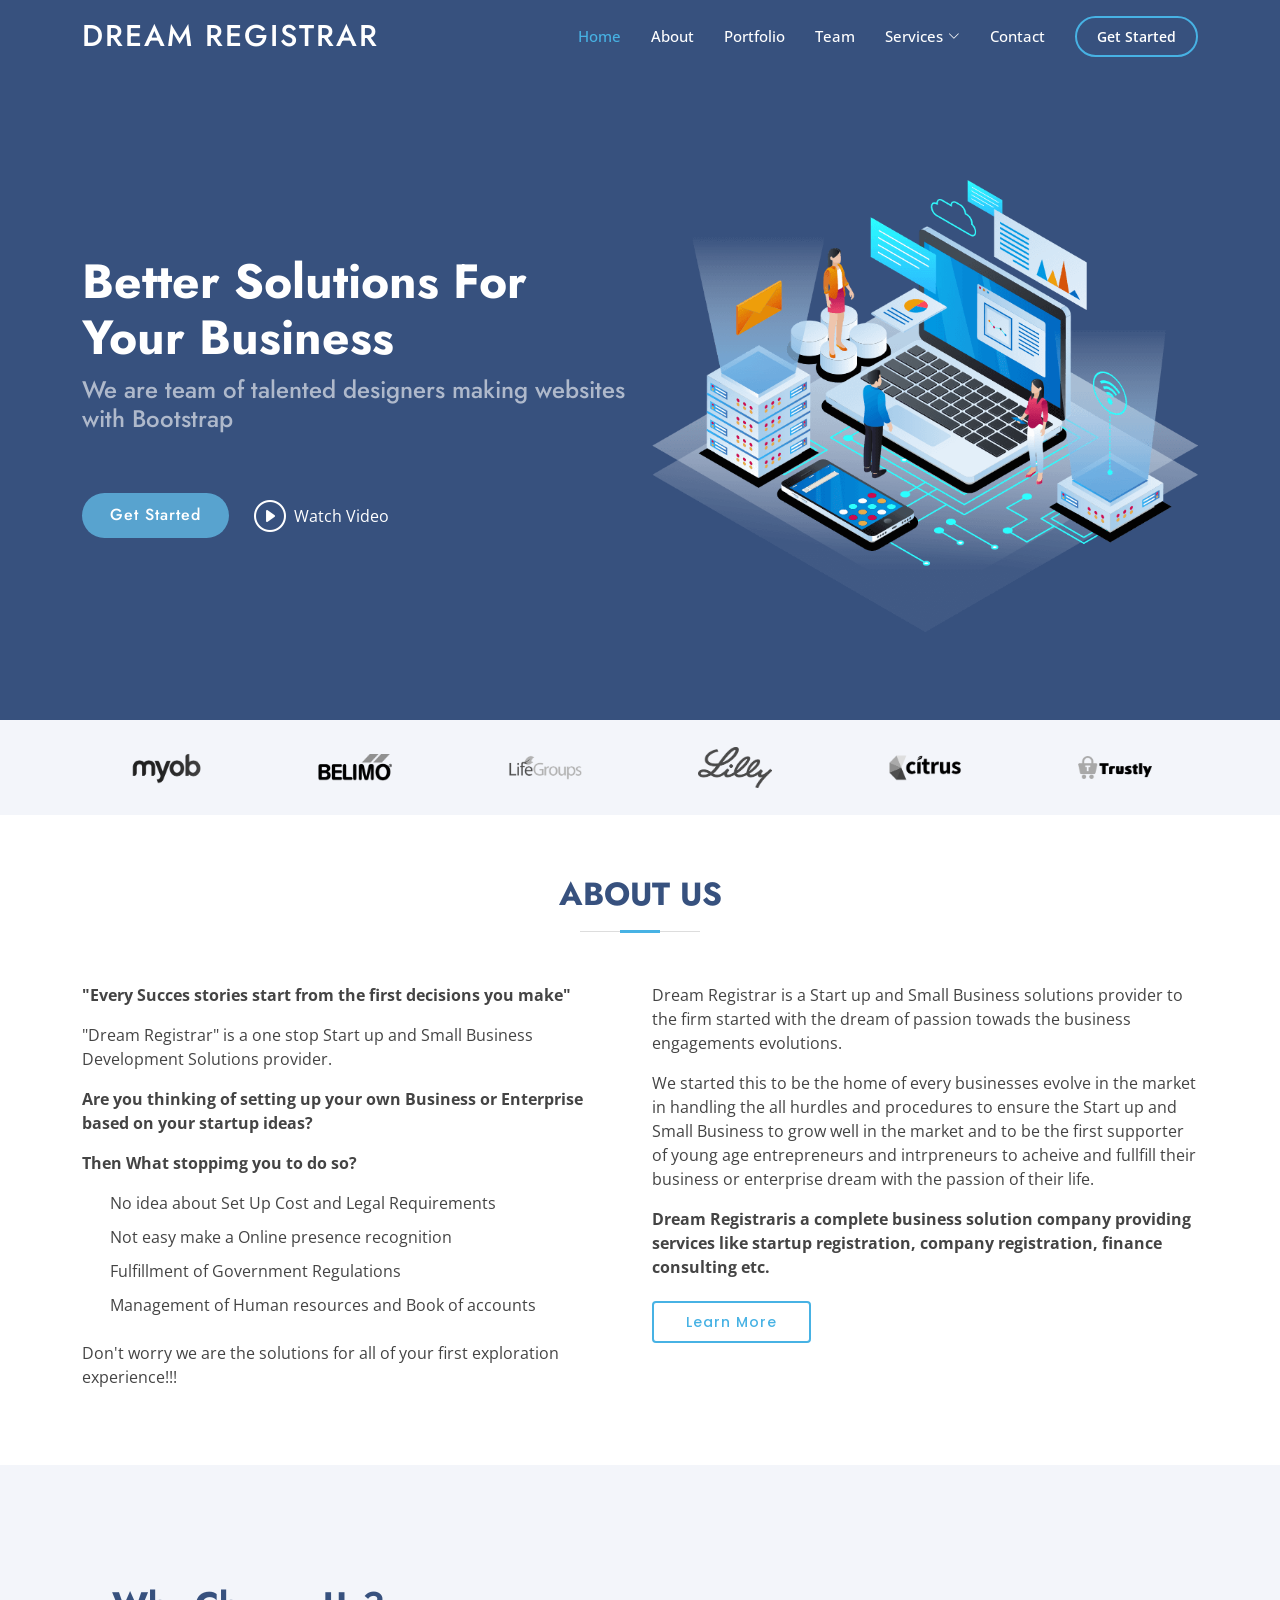
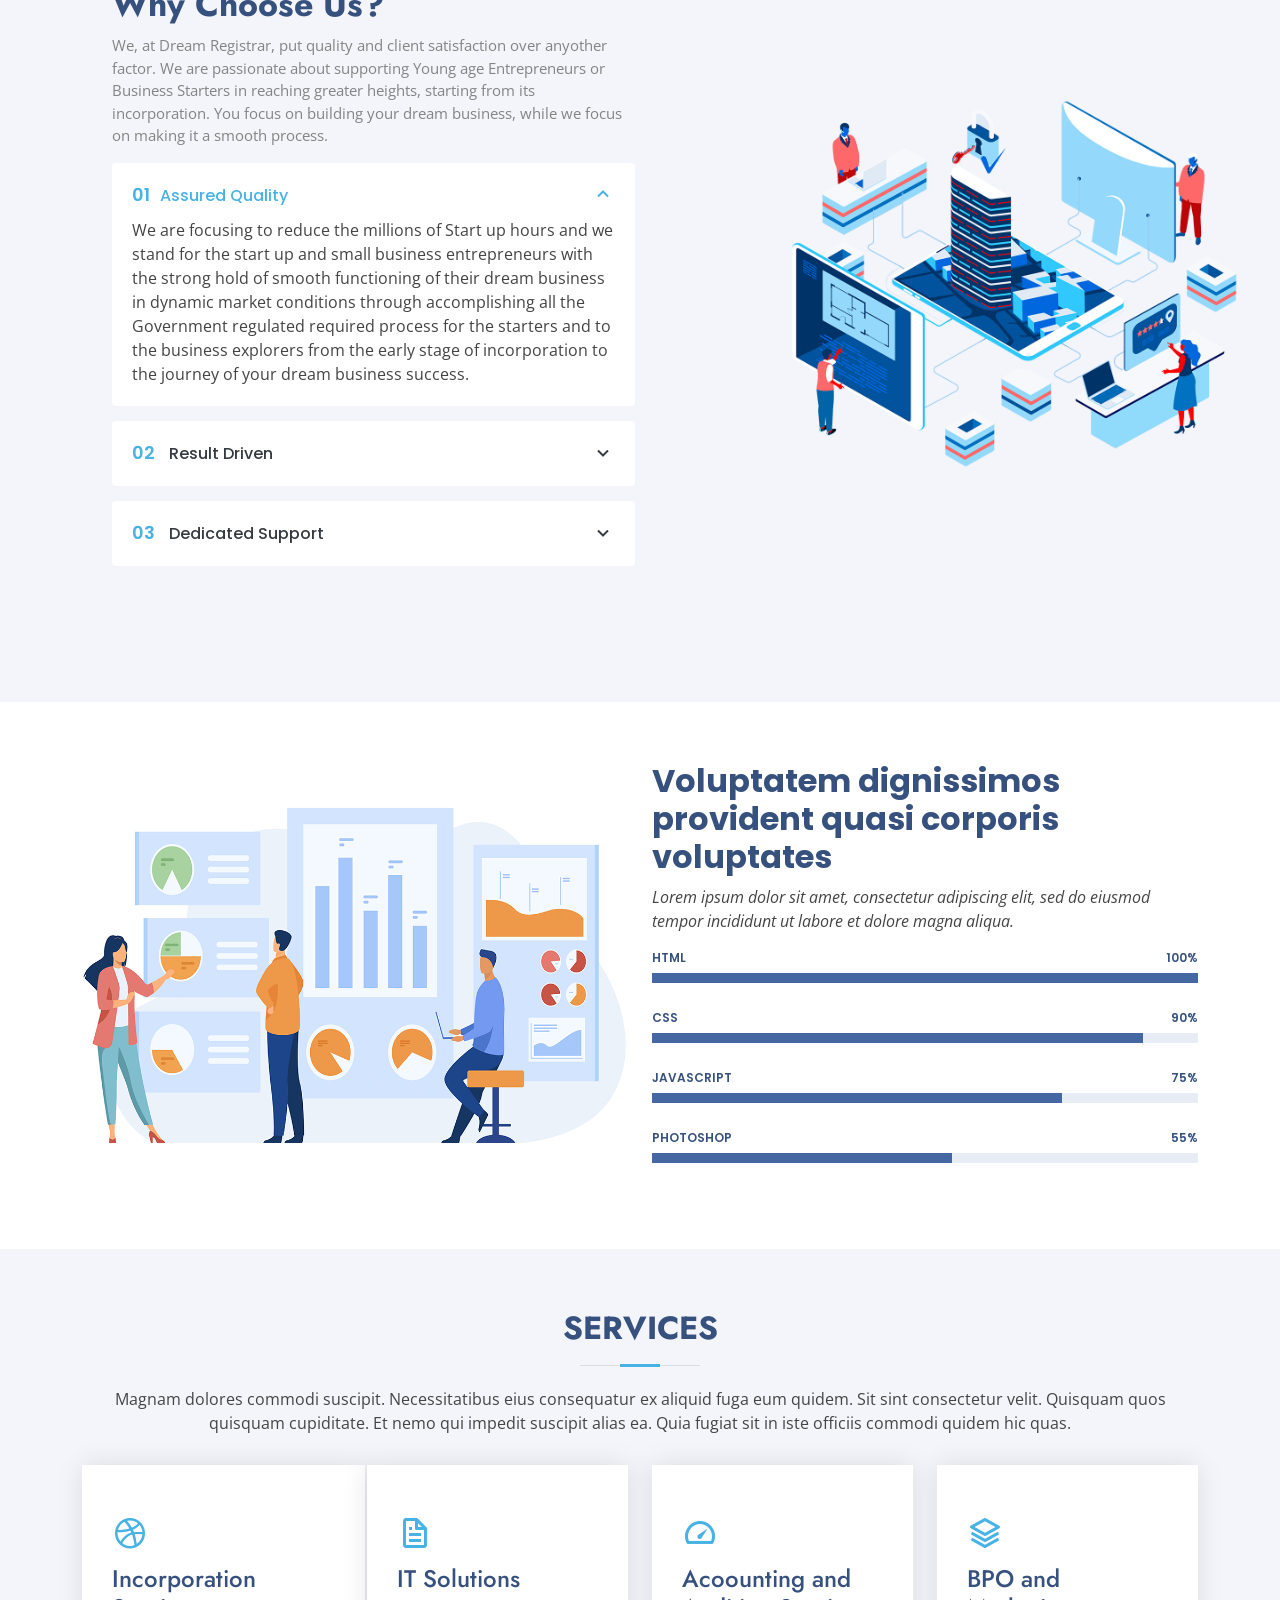
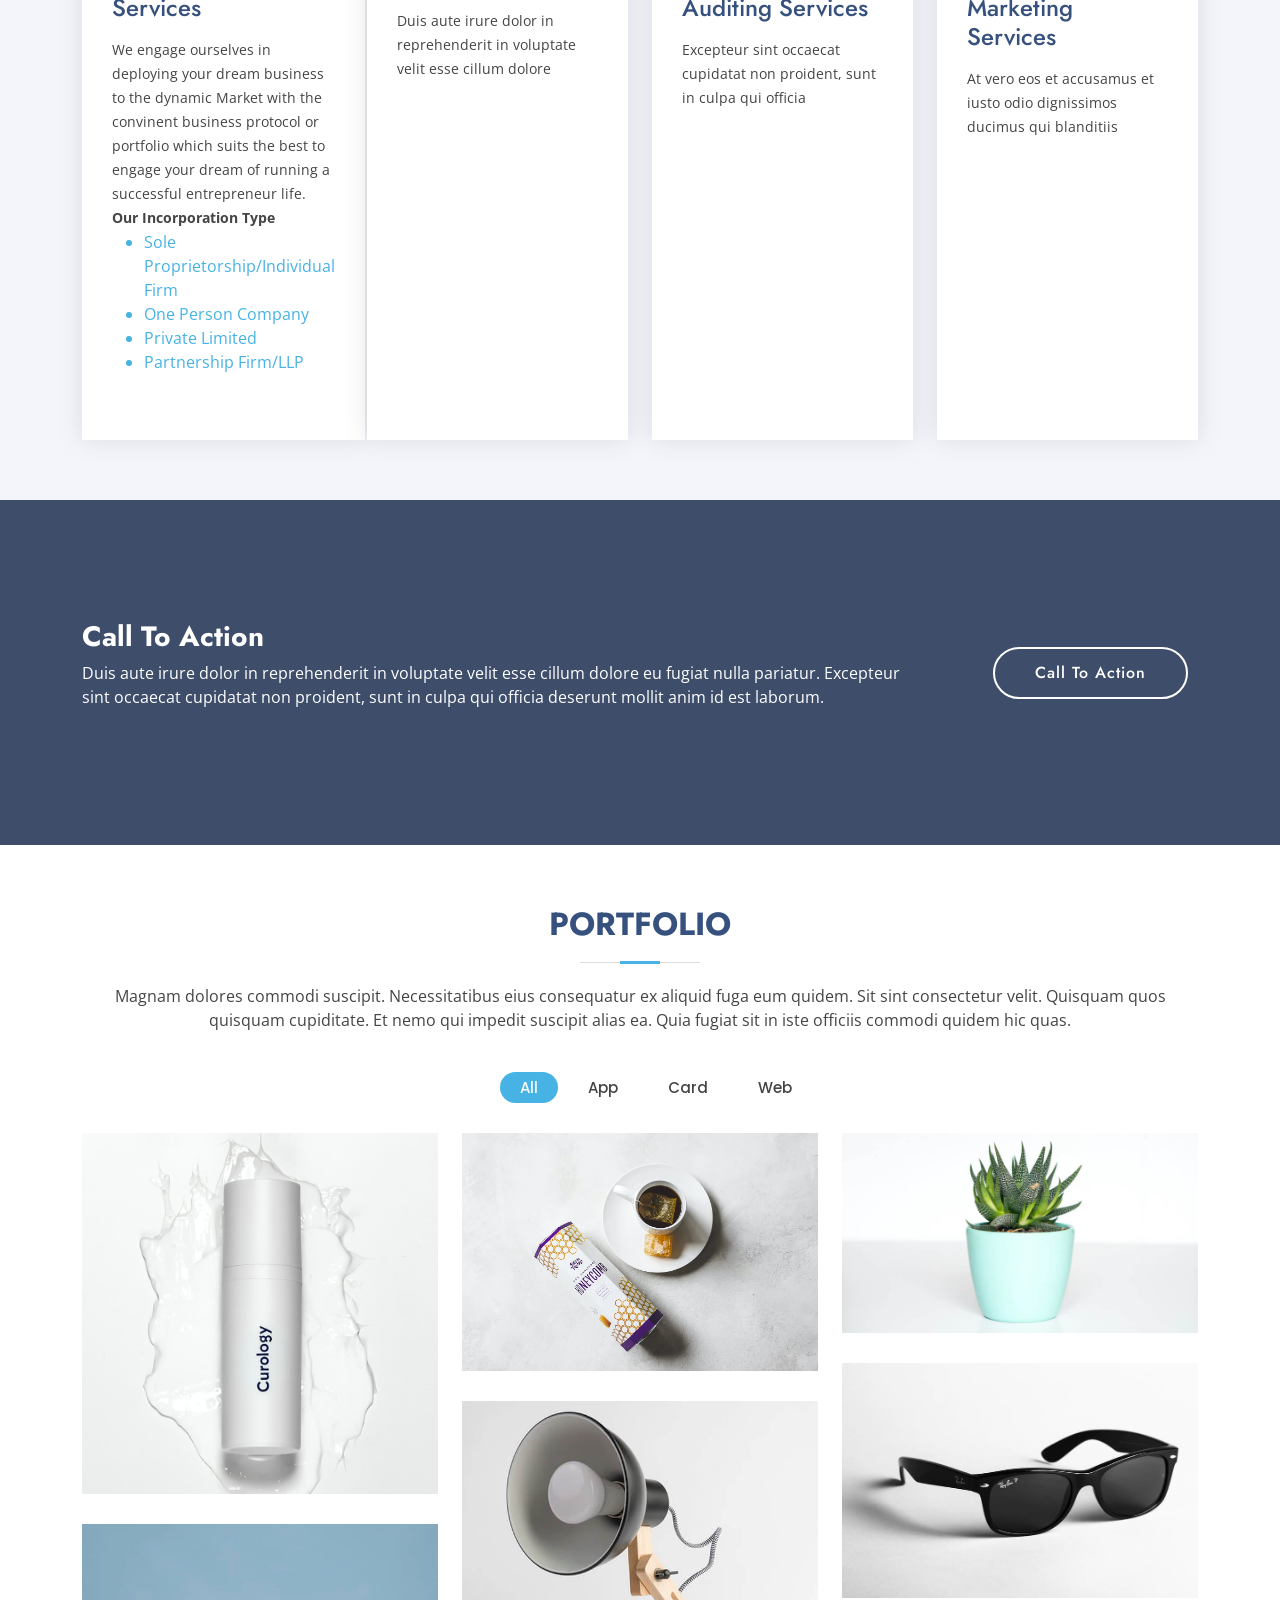
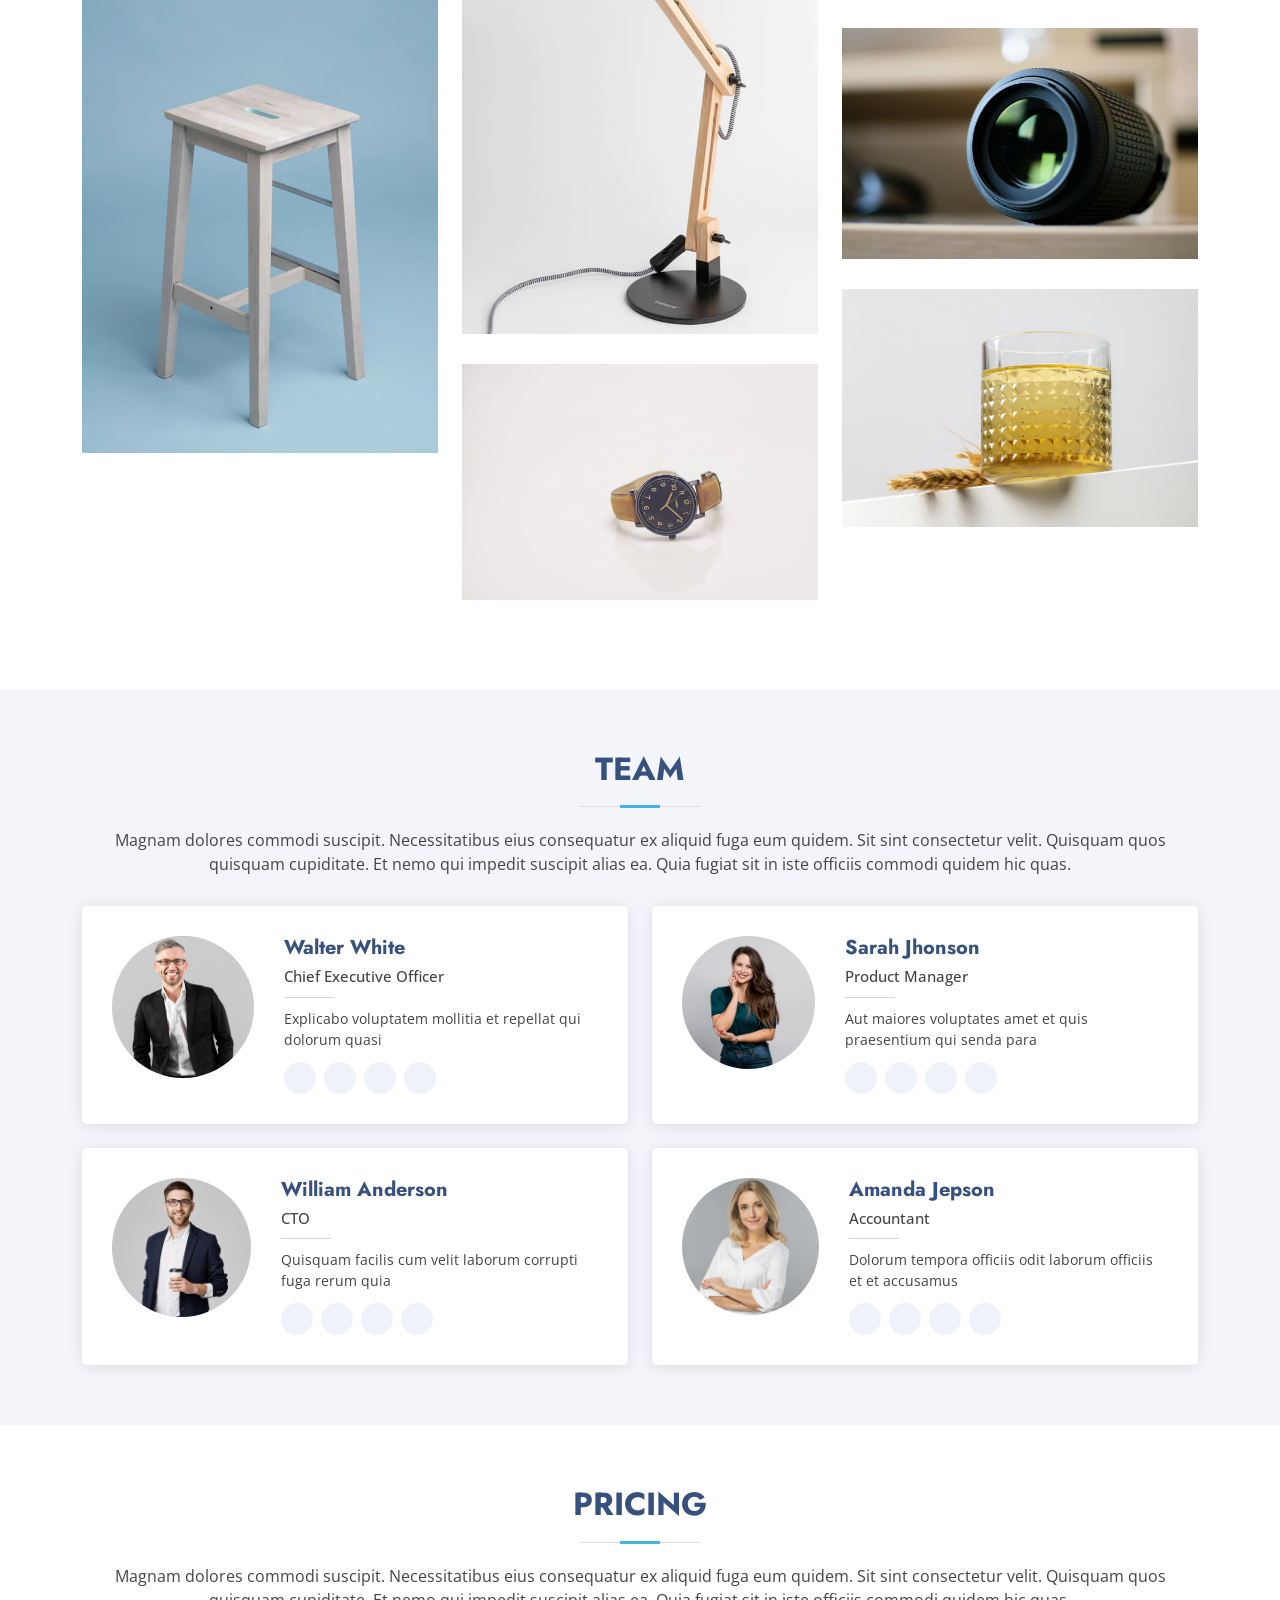
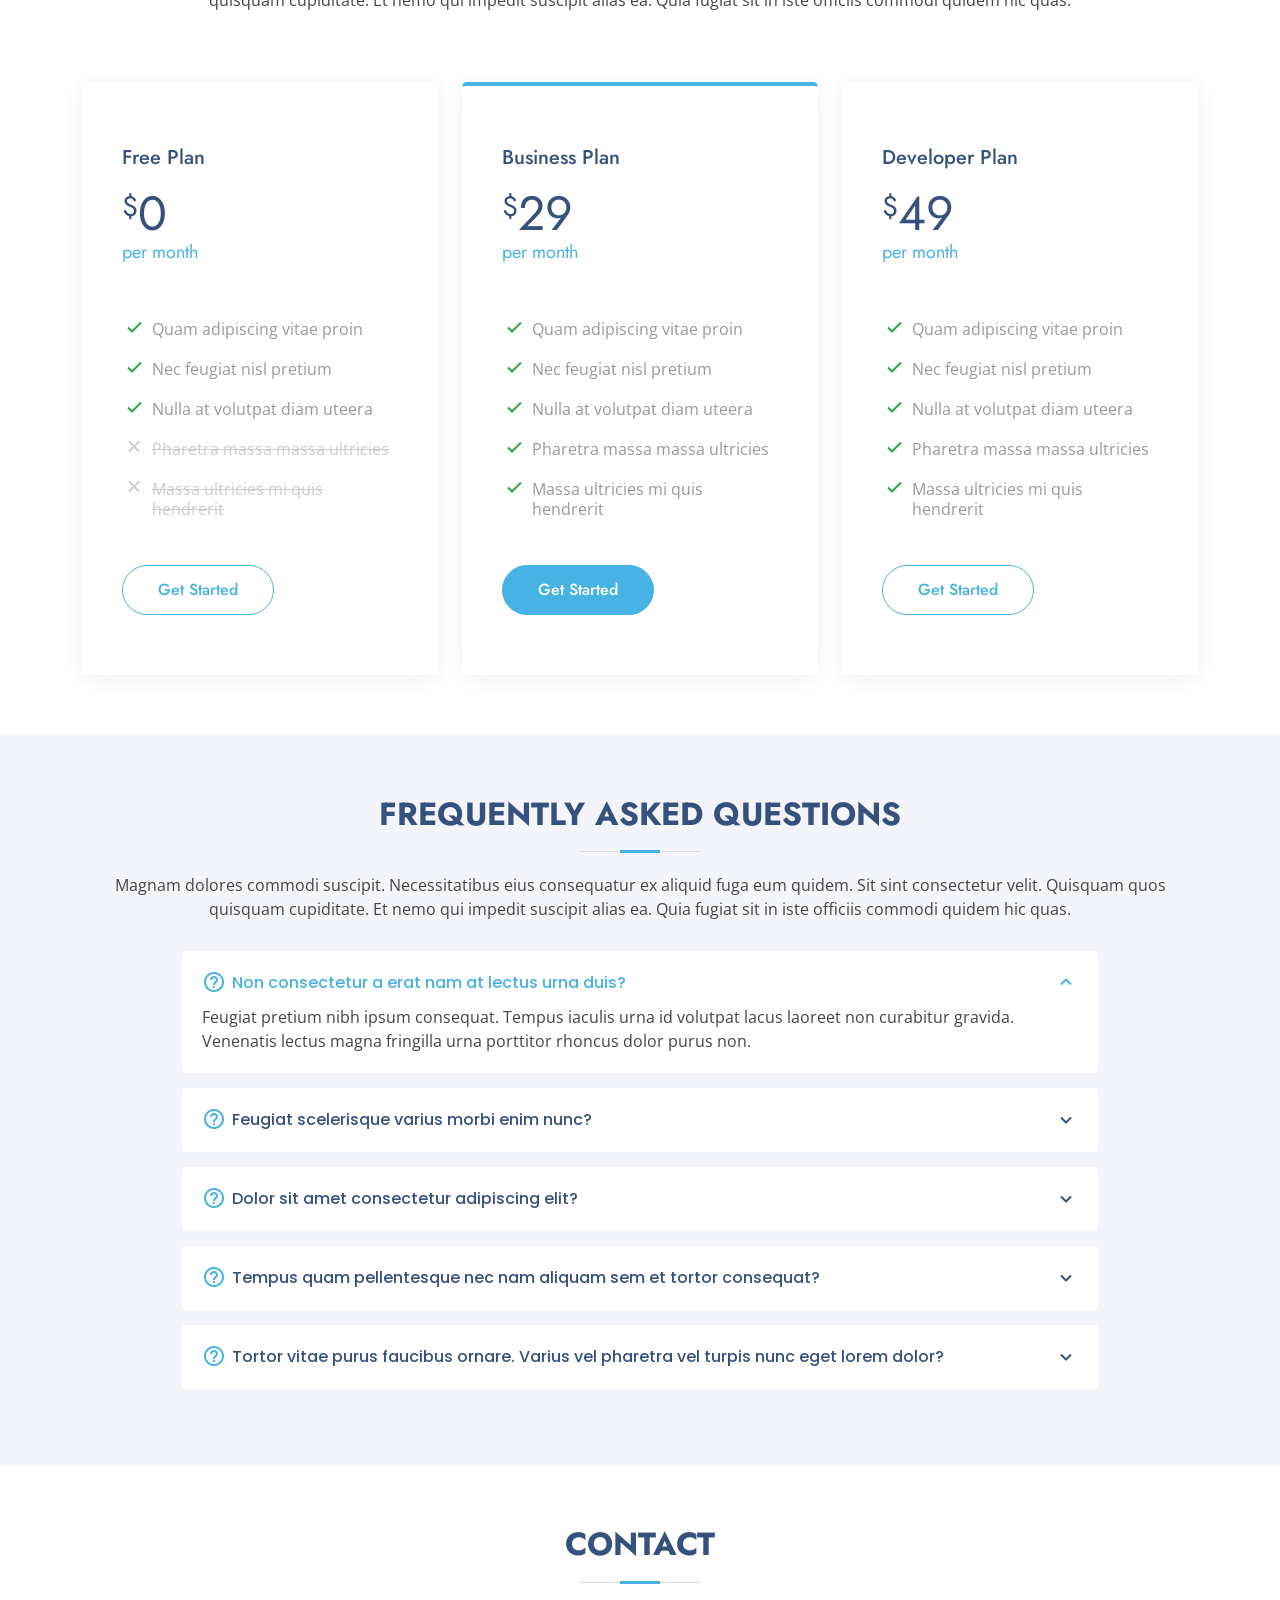
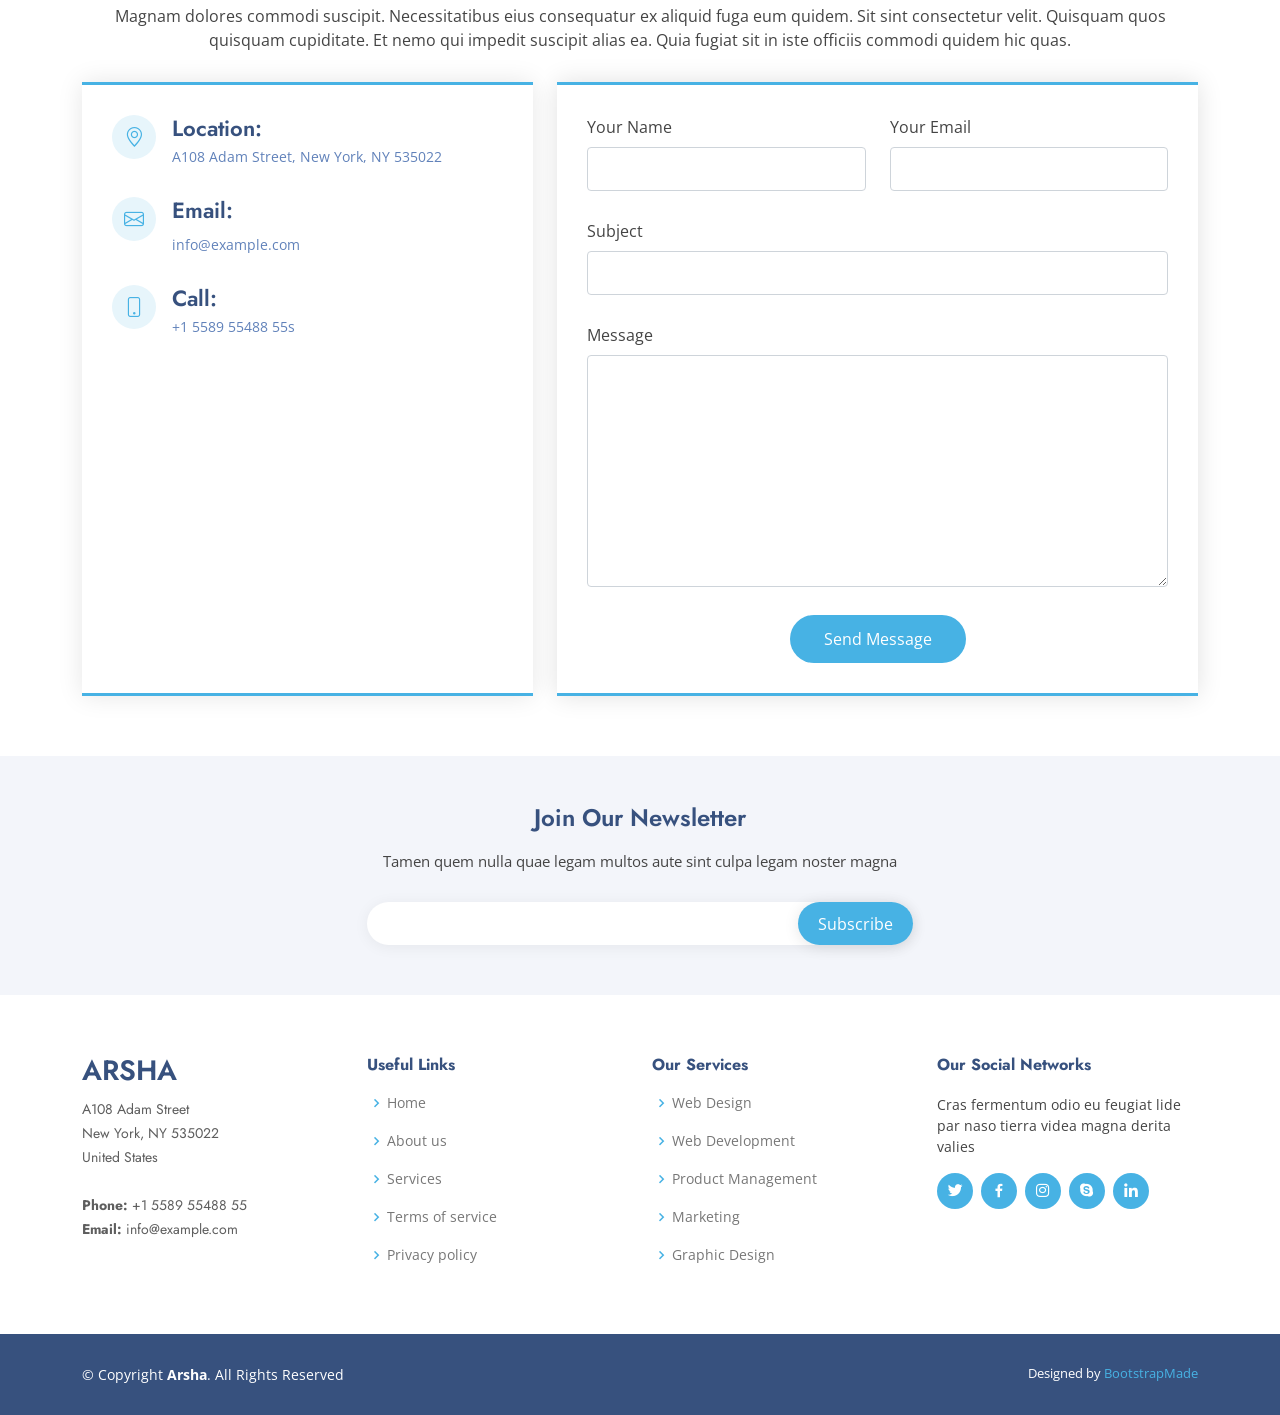
==== commit abd1879f: "Merge branch 'main' of https://github.com/niranjan-b-a/dream-registrar" ====
--- a/index.html
+++ b/index.html
@@ -32,15 +32,15 @@
             href="assets/vendor/boxicons/css/boxicons.min.css"
             rel="stylesheet"
         />
-        <link
+        <!-- <link
             href="assets/vendor/glightbox/css/glightbox.min.css"
             rel="stylesheet"
-        />
-        <link href="assets/vendor/remixicon/remixicon.css" rel="stylesheet" />
+        /> -->
+        <!-- <link href="assets/vendor/remixicon/remixicon.css" rel="stylesheet" />
         <link
             href="assets/vendor/swiper/swiper-bundle.min.css"
             rel="stylesheet"
-        />
+        /> -->
 
         <!-- Template Main CSS File -->
         <link href="assets/css/style.css" rel="stylesheet" />
@@ -254,8 +254,8 @@
             </section>
             <!-- End Cliens Section -->
 
-            <!-- ======= About Us Section ======= -->
-            <section id="about" class="about">
+             <!-- ======= About Us Section ======= -->
+             <section id="about" class="about">
                 <div class="container" data-aos="fade-up">
                     <div class="section-title">
                         <h2>About Us</h2>
